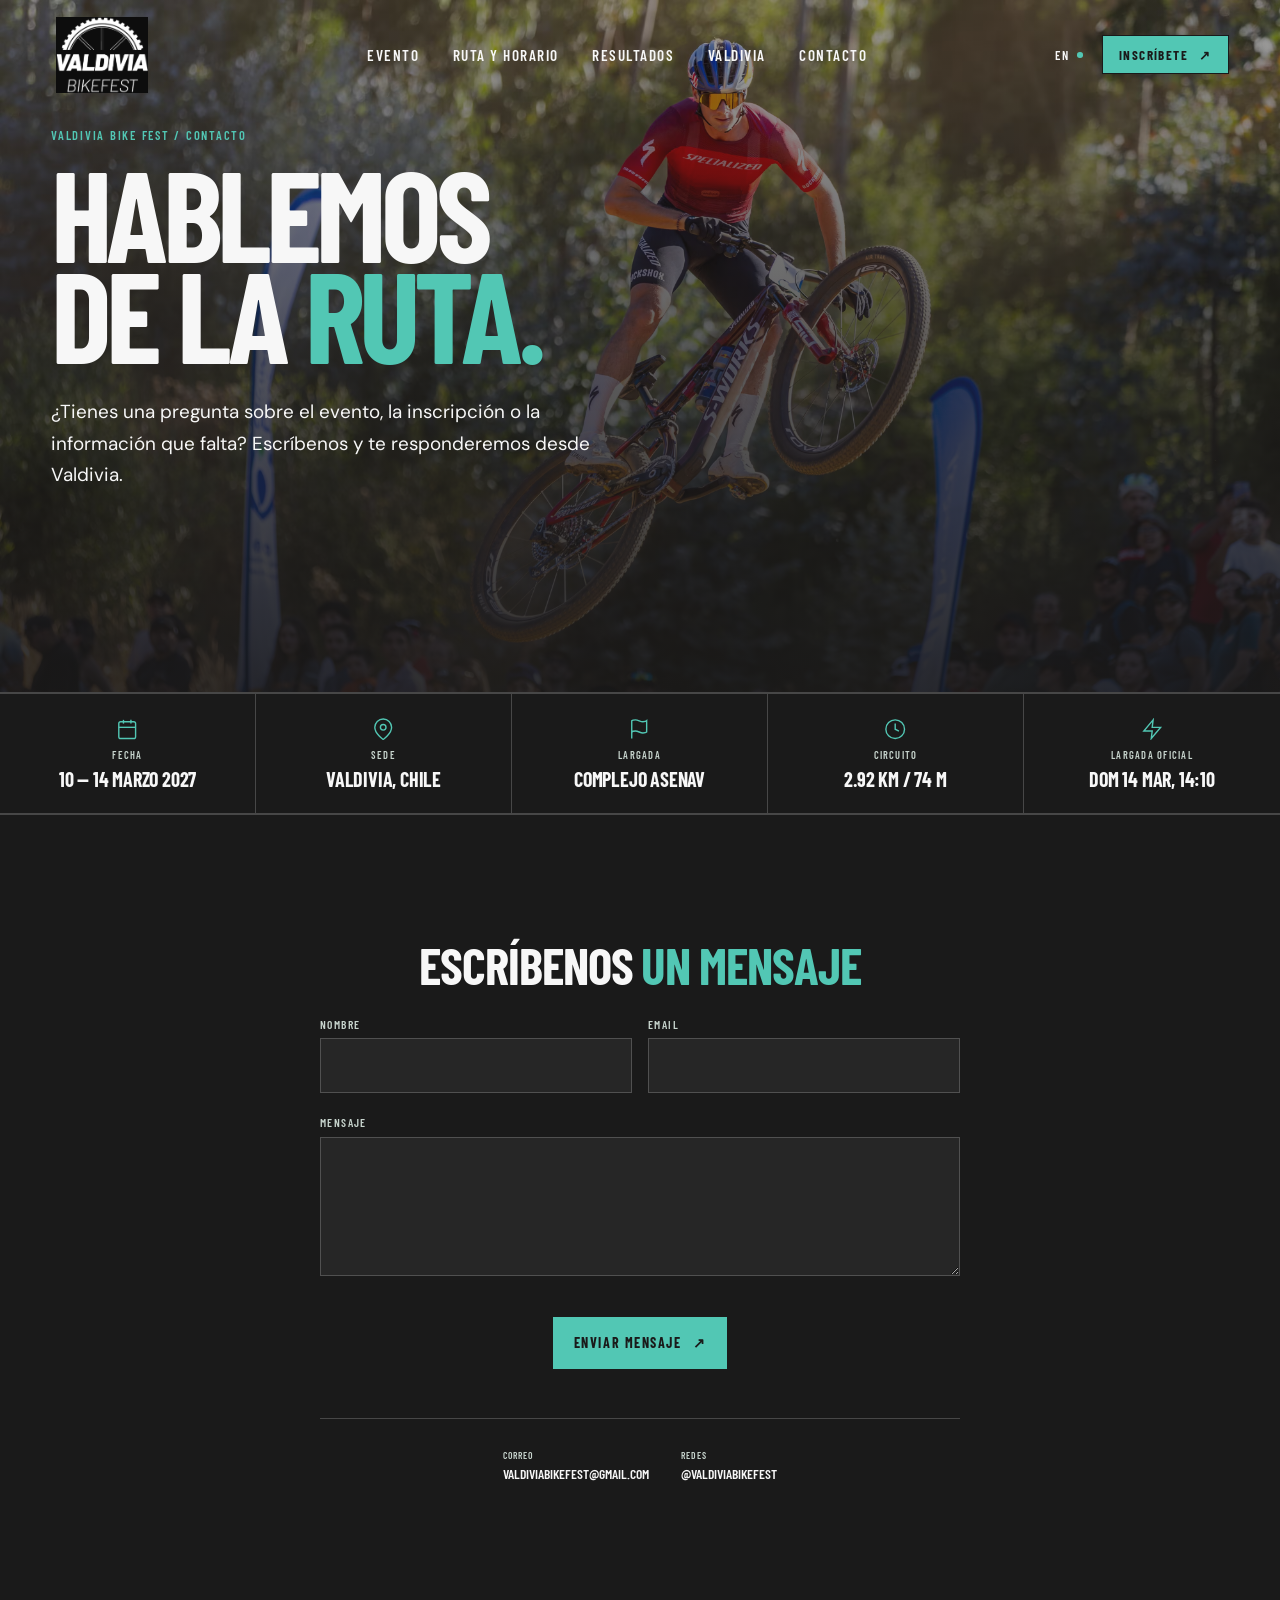
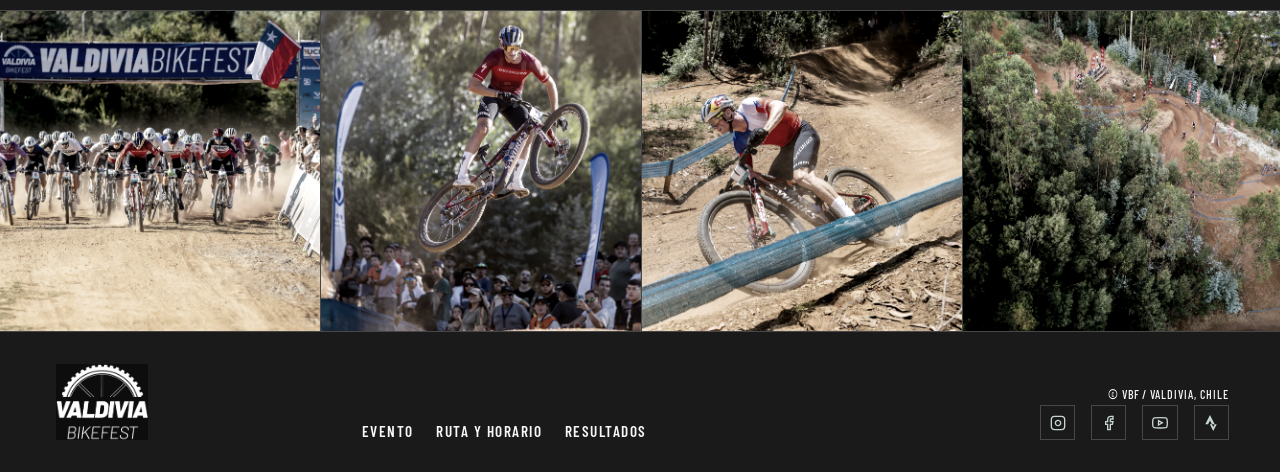
==== contacto.html @ 4b118f63 "Pagina contacto y mejoras visuales varias a pagina de inicio 2" ====
﻿<!doctype html>
<html lang="es"><head><meta charset="utf-8"><meta name="viewport" content="width=device-width, initial-scale=1"><title>Contacto | Valdivia Bike Fest</title><meta name="description" content="Contacta al equipo de Valdivia Bike Fest."><link rel="stylesheet" href="styles.css"></head><body><div class="site-shell"><header class="site-header"><a class="wordmark" href="index.html"><span class="wordmark-mark">VBF</span><span class="wordmark-name">Valdivia<br>Bike Fest</span></a><nav class="main-nav" aria-label="Navegación principal"><a href="evento.html">Evento</a><a href="ruta.html">Ruta y horario</a><a href="resultados.html">Resultados</a><a href="valdivia.html">Valdivia</a><a href="contacto.html">Contacto</a></nav><div class="header-actions"><a class="button button-small button-lime" href="https://www.eventrid.cl/eventos/mvk/valdivia-bikefest-2026" target="_blank" rel="noopener">Inscríbete <span>↗</span></a><button class="menu-toggle" type="button" aria-expanded="false" aria-controls="mobile-menu" aria-label="Abrir menú"><span></span><span></span></button></div></header><div class="mobile-menu" id="mobile-menu" hidden><nav aria-label="Navegación móvil"><a href="evento.html">Evento</a><a href="ruta.html">Ruta y horario</a><a href="resultados.html">Resultados</a><a href="valdivia.html">Valdivia</a><a href="contacto.html">Contacto</a></nav><a class="button button-lime" href="https://www.eventrid.cl/eventos/mvk/valdivia-bikefest-2026" target="_blank" rel="noopener">Inscríbete <span>↗</span></a></div><main class="contact-page"><section class="contact-hero"><div class="contact-hero-bg"><img src="img/salto.avif" alt="Competidor saltando en Valdivia Bike Fest" loading="eager"></div><div class="contact-hero-overlay"></div><div class="inner-intro"><p class="section-kicker">Valdivia Bike Fest / Contacto</p><h1>Hablemos<br>de la <em>ruta.</em></h1><p>¿Tienes una pregunta sobre el evento, la inscripción o la información que falta? Escríbenos y te responderemos desde Valdivia.</p></div></section><section class="contact-race-section"><div class="contact-race-grid"><div class="contact-race-item"><span class="contact-race-icon"><svg width="24" height="24" viewBox="0 0 24 24" fill="none" stroke="currentColor" stroke-width="1.5"><rect x="3" y="4" width="18" height="18" rx="2"/><line x1="16" y1="2" x2="16" y2="6"/><line x1="8" y1="2" x2="8" y2="6"/><line x1="3" y1="10" x2="21" y2="10"/></svg></span><span class="contact-race-label">Fecha</span><strong class="contact-race-value">10 — 14 marzo 2027</strong></div><div class="contact-race-item"><span class="contact-race-icon"><svg width="24" height="24" viewBox="0 0 24 24" fill="none" stroke="currentColor" stroke-width="1.5"><path d="M21 10c0 7-9 13-9 13s-9-6-9-13a9 9 0 0 1 18 0z"/><circle cx="12" cy="10" r="3"/></svg></span><span class="contact-race-label">Sede</span><strong class="contact-race-value">Valdivia, Chile</strong></div><div class="contact-race-item"><span class="contact-race-icon"><svg width="24" height="24" viewBox="0 0 24 24" fill="none" stroke="currentColor" stroke-width="1.5"><path d="M4 15s1-1 4-1 5 2 8 2 4-1 4-1V3s-1 1-4 1-5-2-8-2-4 1-4 1z"/><line x1="4" y1="22" x2="4" y2="15"/></svg></span><span class="contact-race-label">Largada</span><strong class="contact-race-value">Complejo Asenav</strong></div><div class="contact-race-item"><span class="contact-race-icon"><svg width="24" height="24" viewBox="0 0 24 24" fill="none" stroke="currentColor" stroke-width="1.5"><circle cx="12" cy="12" r="10"/><polyline points="12 6 12 12 16 14"/></svg></span><span class="contact-race-label">Circuito</span><strong class="contact-race-value">2.92 km / 74 m</strong></div><div class="contact-race-item"><span class="contact-race-icon"><svg width="24" height="24" viewBox="0 0 24 24" fill="none" stroke="currentColor" stroke-width="1.5"><path d="M13 2L3 14h9l-1 8 10-12h-9l1-8z"/></svg></span><span class="contact-race-label">Largada oficial</span><strong class="contact-race-value">Dom 14 mar, 14:10</strong></div></div></section><section class="contact-form-section"><div class="contact-form-container"><form class="contact-form" action="#" method="post"><h2 class="contact-form-title">Escríbenos <em>un mensaje</em></h2><div class="contact-form-row"><div class="contact-form-field"><label for="contact-name">Nombre</label><input type="text" id="contact-name" name="name" required autocomplete="name"></div><div class="contact-form-field"><label for="contact-email">Email</label><input type="email" id="contact-email" name="email" required autocomplete="email"></div></div><div class="contact-form-field"><label for="contact-message">Mensaje</label><textarea id="contact-message" name="message" rows="5" required></textarea></div><button type="submit" class="button button-lime">Enviar mensaje <span>↗</span></button></form><div class="contact-channels-compact"><a href="mailto:valdiviabikefest@gmail.com" class="contact-channel-compact"><span>Correo</span><strong>valdiviabikefest@gmail.com</strong></a><a href="https://instagram.com/valdiviabikefest_" target="_blank" rel="noreferrer" class="contact-channel-compact"><span>Redes</span><strong>@valdiviabikefest</strong></a></div></div></section><section class="contact-gallery"><div class="contact-gallery-track" id="contact-gallery-track"><button type="button" class="contact-gallery-item" data-gallery-trigger><img src="img/carrera.avif" alt="Competencia en curso" loading="lazy"></button><button type="button" class="contact-gallery-item" data-gallery-trigger><img src="img/salto.avif" alt="Salto en competencia" loading="lazy"></button><button type="button" class="contact-gallery-item" data-gallery-trigger><img src="img/terreno.avif" alt="Terreno de carrera" loading="lazy"></button><button type="button" class="contact-gallery-item" data-gallery-trigger><img src="img/ruta.avif" alt="Recorrido de competencia" loading="lazy"></button><button type="button" class="contact-gallery-item" data-gallery-trigger><img src="img/bajada.avif" alt="Descenso en competencia" loading="lazy"></button><button type="button" class="contact-gallery-item" data-gallery-trigger><img src="img/pista.avif" alt="Pista de competencia" loading="lazy"></button><button type="button" class="contact-gallery-item" data-gallery-trigger><img src="img/resultados_hombre.avif" alt="Competidor masculino" loading="lazy"></button><button type="button" class="contact-gallery-item" data-gallery-trigger><img src="img/resultados_mujer.avif" alt="Competidora femenina" loading="lazy"></button><button type="button" class="contact-gallery-item" data-gallery-trigger><img src="img/valdivia_1.avif" alt="Valdivia paisaje 1" loading="lazy"></button><button type="button" class="contact-gallery-item" data-gallery-trigger><img src="img/valdivia_2.avif" alt="Valdivia paisaje 2" loading="lazy"></button><button type="button" class="contact-gallery-item" data-gallery-trigger><img src="img/valdivia_3.avif" alt="Valdivia paisaje 3" loading="lazy"></button><button type="button" class="contact-gallery-item" data-gallery-trigger><img src="img/valdivia_4.avif" alt="Valdivia paisaje 4" loading="lazy"></button></div></section><div class="contact-lightbox" id="contact-lightbox" hidden><div class="contact-lightbox-backdrop" data-lightbox-close></div><div class="contact-lightbox-content"><button type="button" class="contact-lightbox-close" data-lightbox-close aria-label="Cerrar"><span>×</span></button><img src="" alt="" class="contact-lightbox-image"></div></div></main><footer class="site-footer"><a class="wordmark footer-wordmark" href="index.html"><span class="wordmark-mark">VBF</span><span class="wordmark-name">Valdivia<br>Bike Fest</span></a><div class="footer-links"><a href="evento.html">Evento</a><a href="ruta.html">Ruta y horario</a><a href="resultados.html">Resultados</a></div><div class="footer-meta"><span>© VBF / Valdivia, Chile</span><div class="footer-social"><a href="https://instagram.com/valdiviabikefest_" target="_blank" rel="noopener"" aria-label="Instagram"><svg width="18" height="18" viewBox="0 0 24 24" fill="none" stroke="currentColor" stroke-width="2"><rect x="2" y="2" width="20" height="20" rx="5"/><path d="M16 11.37A4 4 0 1 1 12.63 8 4 4 0 0 1 16 11.37z"/><line x1="17.5" y1="6.5" x2="17.51" y2="6.5"/></svg></a><a href="https://facebook.com/valdiviabikefest_" target="_blank" rel="noopener"" aria-label="Facebook"><svg width="18" height="18" viewBox="0 0 24 24" fill="none" stroke="currentColor" stroke-width="2"><path d="M18 2h-3a5 5 0 0 0-5 5v3H7v4h3v8h4v-8h3l1-4h-4V7a1 1 0 0 1 1-1h3z"/></svg></a><a href="https://youtube.com/" target="_blank" rel="noopener"" aria-label="YouTube"><svg width="18" height="18" viewBox="0 0 24 24" fill="none" stroke="currentColor" stroke-width="2"><path d="M22.54 6.42a2.78 2.78 0 0 0-1.94-2C18.88 4 12 4 12 4s-6.88 0-8.6.46a2.78 2.78 0 0 0-1.94 2A29 29 0 0 0 1 11.75a29 29 0 0 0 .46 5.33A2.78 2.78 0 0 0 3.4 19c1.72.46 8.6.46 8.6.46s6.88 0 8.6-.46a2.78 2.78 0 0 0 1.94-2 29 29 0 0 0 .46-5.25 29 29 0 0 0-.46-5.33z"/><polygon points="9.75 15.02 15.5 11.75 9.75 8.48 9.75 15.02"/></svg></a><a href="https://strava.com/" target="_blank" rel="noopener"" aria-label="Strava"><svg width="18" height="18" viewBox="0 0 24 24" fill="currentColor"><path d="M15.387 17.944l-2.089-4.116h-3.065L15.387 24l5.15-10.172h-3.066m-7.008-5.599l2.836 5.598h4.172L10.463 0l-7 13.828h4.169"/></svg></a></div></div></footer></div><div class="toast" role="status" aria-live="polite" hidden></div><script src="script.js"></script></body></html>
---- styles.css ----
@import url('https://fonts.googleapis.com/css2?family=Barlow+Condensed:wght@500;600;700;800&family=DM+Sans:wght@400;500;600;700&display=swap');

:root {
  --ink: #1A1A1A;
  --ink-soft: #4C6444;
  --paper: #F7F7F7;
  --paper-dim: #c8d5ce;
  --line: rgba(247, 247, 247, .2);
  --turquoise: #52C7B4;
  --brand-deep: #4C6444;
  --display: "Barlow Condensed", "Arial Narrow", sans-serif;
  --body: "DM Sans", Arial, sans-serif;
  --pad: clamp(1.25rem, 4vw, 4.75rem);
}

* { box-sizing: border-box; }
html { scroll-behavior: smooth; scroll-padding-top: 5rem; }
body { margin: 0; background: var(--ink); color: var(--paper); font-family: var(--body); font-size: 17px; line-height: 1.5; }
a { color: inherit; text-decoration: none; }
button { color: inherit; font: inherit; }
button:focus-visible, a:focus-visible { outline: 2px solid var(--turquoise); outline-offset: 5px; }
em { color: var(--turquoise); font-style: normal; }
.site-shell { overflow: clip; background: var(--ink); }

.site-header { min-height: 5rem; padding: 1.05rem var(--pad); display: flex; align-items: center; gap: 2rem; border-bottom: 1px solid transparent; position: fixed; top: 0; left: 0; right: 0; z-index: 20; background: transparent; box-shadow: none; transition: background .3s ease, box-shadow .3s ease, border-color .3s ease; }
.site-header.is-scrolled { background: var(--ink); box-shadow: 0 8px 24px rgba(0,0,0,.22); border-bottom-color: rgba(247,247,247,.28); }
.wordmark { display: inline-flex; align-items: center; min-width: 8rem; }
.wordmark-logo { display: block; width: clamp(6rem, 8vw, 7.5rem); height: auto; filter: invert(1); }
.wordmark::before { content: ""; display: block; width: clamp(6rem, 8vw, 7.5rem); aspect-ratio: 1.35; background: url("img/logo%20cropped.png") center / contain no-repeat; filter: invert(1); }
.wordmark:has(.wordmark-logo)::before { display: none; }
.wordmark-mark, .wordmark-name { position: absolute; width: 1px; height: 1px; padding: 0; margin: -1px; overflow: hidden; clip: rect(0, 0, 0, 0); white-space: nowrap; border: 0; }
.wordmark-mark { font: 800 1.7rem/.8 var(--display); letter-spacing: -.06em; color: var(--turquoise); }
.wordmark-name { font: 600 .58rem/1.05 var(--display); text-transform: uppercase; letter-spacing: .12em; }
.main-nav { display: flex; align-items: center; gap: clamp(1rem, 2.6vw, 2.75rem); margin-inline: auto; }
.main-nav a, .footer-links a { font: 600 .95rem var(--display); letter-spacing: .1em; text-transform: uppercase; color: var(--paper); transition: color .2s ease; }
.main-nav a:hover, .footer-links a:hover { color: var(--turquoise); }
.header-actions { display: flex; align-items: center; gap: 1.2rem; }
.language-toggle { border: 0; background: transparent; padding: .35rem 0; display: flex; gap: .5rem; align-items: center; font: 600 .78rem var(--display); letter-spacing: .1em; cursor: pointer; }
.language-dot, .signal-pulse, .status-dot { display: inline-block; width: .42rem; height: .42rem; border-radius: 50%; background: var(--turquoise); box-shadow: 0 0 0 .25rem rgba(82,199,180,.16); }
.language-dot { width: .35rem; height: .35rem; box-shadow: none; }
.button { display: inline-flex; align-items: center; justify-content: center; gap: .7rem; min-height: 3.4rem; padding: .85rem 1.3rem; border: 1px solid var(--turquoise); background: var(--turquoise); color: var(--ink); font: 700 .88rem var(--display); letter-spacing: .11em; text-transform: uppercase; transition: transform .2s ease, background .2s ease, color .2s ease; }
.button:hover { transform: translateY(-3px); background: var(--paper); border-color: var(--paper); }
.button-small { min-height: 2.45rem; padding: .65rem 1rem; font-size: .82rem; }
.menu-toggle { display: none; border: 0; background: transparent; padding: .5rem 0 .5rem .5rem; cursor: pointer; }
.menu-toggle span { display: block; width: 1.55rem; height: 1px; margin: .35rem 0; background: var(--paper); }
.mobile-menu { display: none; }
.mobile-menu[hidden] { display: none !important; }

.hero { min-height: 100vh; padding: calc(5rem + clamp(2rem, 6vh, 4.5rem)) var(--pad) 0; display: grid; grid-template-rows: 1fr auto; align-items: center; position: relative; overflow: hidden; }
.hero-bg { position: absolute; inset: 0; width: 100%; height: 100%; object-fit: cover; z-index: 0; }
.hero::before { content: ""; position: absolute; inset: 0; background: linear-gradient(90deg, rgba(26,26,26,.92) 0%, rgba(26,26,26,.75) 40%, rgba(26,26,26,.3) 70%, rgba(26,26,26,.1) 100%); z-index: 1; }
.hero-content { position: relative; z-index: 2; display: grid; grid-template-columns: minmax(20rem, 1fr) minmax(0, 1fr); gap: clamp(2rem, 6vw, 7rem); align-items: center; }
.hero-copy { max-width: 37rem; position: relative; z-index: 1; }
.signal-line, .section-kicker, .board-topline, .board-bottomline, .route-detail-top, .results-board-head, .results-board-foot, .event-grid-label, .cta-coordinate { margin: 0; font: 600 .78rem/1.2 var(--display); letter-spacing: .14em; text-transform: uppercase; }
.signal-line { display: flex; align-items: center; gap: .8rem; color: var(--paper); }
.signal-rule { width: 2.7rem; height: 1px; background: var(--line); }
.signal-pulse { width: .38rem; height: .38rem; box-shadow: 0 0 0 .3rem rgba(82,199,180,.14); }
h1, h2, h3, p { margin-top: 0; }
h1, h2 { font-family: var(--display); font-weight: 700; letter-spacing: -.045em; text-transform: uppercase; }
h1 { margin: 1.8rem 0 1.5rem; font-size: clamp(5rem, 10vw, 9rem); line-height: .79; }
.hero-intro { max-width: 34rem; margin-bottom: 2rem; color: var(--paper); font-size: clamp(1.05rem, 1.6vw, 1.2rem); line-height: 1.65; }
.hero-actions, .cta-actions { display: flex; align-items: center; gap: 1.5rem; }
.text-link, .arrow-link { display: inline-flex; align-items: center; gap: .7rem; font: 700 .88rem var(--display); letter-spacing: .1em; text-transform: uppercase; }
.text-link span, .arrow-link span { color: var(--turquoise); font-size: 1.2em; transition: transform .2s ease; }
.text-link:hover span, .arrow-link:hover span { transform: translate(3px, -3px); }
.hero-footnote { margin-top: clamp(3rem, 10vh, 7rem); display: flex; align-items: center; gap: .75rem; color: var(--paper); font: 500 .75rem var(--display); letter-spacing: .09em; text-transform: uppercase; }
.hero-footnote > span:first-child { color: var(--turquoise); }
.hero-footnote-line { display: block; width: 4rem; height: 1px; background: var(--line); }
.board-topline, .board-bottomline { display: flex; justify-content: space-between; color: var(--paper); font-size: .72rem; }
.board-topline { padding: 0 .25rem .8rem; border-bottom: 1px solid var(--line); }
.board-bottomline { padding: .8rem .25rem 0; border-top: 1px solid var(--line); font-size: .68rem; }
.route-map-wrap { position: relative; height: 31rem; overflow: hidden; }
.route-map { width: 100%; height: 100%; display: block; }
.contours { stroke: rgba(137, 160, 143, .28); stroke-width: 1; }
.water-lines { stroke: rgba(76, 135, 182, .6); stroke-width: 16; opacity: .4; }
.route-shadow { fill: none; stroke: rgba(212,255,63,.18); stroke-width: 13; stroke-linecap: round; stroke-linejoin: round; }
.route-line { fill: none; stroke: var(--turquoise); stroke-width: 3.4; stroke-linecap: round; stroke-linejoin: round; stroke-dasharray: 7 7; animation: route-dash 18s linear infinite; }
@keyframes route-dash { to { stroke-dashoffset: -210; } }
.route-nodes circle { fill: var(--ink); stroke: var(--turquoise); stroke-width: 3; }
.route-nodes circle:first-child, .route-nodes circle:last-child { fill: var(--turquoise); }
.map-labels { font: 600 10px var(--display); letter-spacing: .13em; fill: var(--paper); }
.map-cross { stroke: rgba(233,237,226,.55); stroke-width: 1; }
.map-legend { position: absolute; bottom: 1rem; left: 1rem; display: flex; gap: 1rem; font: 600 .72rem var(--display); letter-spacing: .08em; text-transform: uppercase; color: var(--paper); }
.map-legend i { display: inline-block; width: 1.8rem; height: 2px; margin-right: .35rem; vertical-align: middle; }
.legend-route { background: var(--turquoise); }.legend-water { background: var(--brand-deep); }
.hero-side-note { position: absolute; right: 1rem; bottom: 2rem; writing-mode: vertical-rl; color: var(--paper); font: 600 .72rem/1.2 var(--display); letter-spacing: .16em; text-align: right; }
.hero-side-note strong { color: var(--turquoise); }

.status-strip { position: relative; z-index: 2; min-height: 6rem; padding: 1rem var(--pad); display: grid; grid-template-columns: 1fr 1.2fr 1fr; gap: 1rem; align-items: center; background: rgba(26,26,26,.85); color: var(--paper); border-top: 1px solid var(--line); animation: status-reveal .9s cubic-bezier(.22,1,.36,1) .35s both; }
@keyframes status-reveal { from { opacity: 0; transform: translateY(1.75rem); } to { opacity: 1; transform: translateY(0); } }
.status-label, .status-message { font: 700 .85rem var(--display); letter-spacing: .12em; text-transform: uppercase; color: var(--paper); }.status-label { display: flex; gap: .75rem; align-items: center; }.status-dot { background: var(--turquoise); box-shadow: 0 0 0 .25rem rgba(82,199,180,.2); }
.countdown { display: flex; justify-content: center; gap: clamp(.5rem, 1.5vw, 1.4rem); align-items: center; }.countdown > div { display: flex; align-items: baseline; gap: .35rem; }.countdown strong { font: 700 clamp(1.8rem, 3vw, 3rem)/1 var(--display); letter-spacing: -.02em; color: var(--turquoise); }.countdown span { font: 600 .72rem var(--display); text-transform: uppercase; letter-spacing: .05em; color: var(--paper); }.countdown b { font: 400 1.2rem var(--display); color: var(--paper); }.status-message { text-align: right; }.status-message span { margin-left: .4rem; font-size: 1.3em; }

.section { padding: clamp(5rem, 10vw, 10rem) var(--pad); }
.section-heading h2, .schedule-title h2, .results-copy h2, .valdivia-copy h2, .final-cta h2 { margin: .9rem 0 0; font-size: clamp(3.8rem, 7vw, 7.2rem); line-height: .8; }
.section-kicker { color: var(--turquoise); }.event-section { display: grid; grid-template-columns: 1.08fr .92fr; column-gap: clamp(2rem, 8vw, 10rem); row-gap: 5rem; }
.event-intro { padding-top: 3rem; max-width: 27rem; }.lead-copy { margin-bottom: 2rem; font-size: 1.18rem; line-height: 1.65; color: var(--paper); }.arrow-link { color: var(--turquoise); }
.event-grid { grid-column: 1 / -1; display: grid; grid-template-columns: 1.08fr 2fr; border-top: 1px solid var(--line); padding-top: 1.25rem; }.event-grid-label { color: var(--paper); }.info-list { list-style: none; margin: 0; padding: 0; display: grid; grid-template-columns: repeat(3, 1fr); gap: 1rem; }.info-list li { padding-right: 1rem; border-right: 1px solid var(--line); display: grid; grid-template-columns: 2.5rem 1fr; align-content: start; gap: .8rem; }.info-list li:last-child { border: 0; }.info-list span { color: var(--turquoise); font: 600 .85rem var(--display); }.info-list strong { font: 700 1.35rem/1 var(--display); letter-spacing: -.02em; text-transform: uppercase; }.info-list em { grid-column: 2; margin-top: .4rem; color: var(--paper); font: 400 .88rem/1.4 var(--body); }

.route-section { position: relative; padding-top: 0; padding-bottom: 0; background: url('img/terreno.avif') center / cover no-repeat; }.route-section::before { content: ""; position: absolute; inset: 0; background: linear-gradient(180deg, rgba(26,26,26,.65) 0%, rgba(26,26,26,.45) 40%, rgba(26,26,26,.72) 100%); z-index: 0; }.route-section > * { position: relative; z-index: 1; }.route-header { display: flex; justify-content: space-between; gap: 3rem; align-items: end; margin-bottom: 0; padding: clamp(6rem, 12vw, 8rem) var(--pad) clamp(4rem, 8vw, 8rem); }.route-header-copy { width: min(100%, 25rem); margin-bottom: .25rem; color: var(--paper); line-height: 1.65; }.interactive-route { display: grid; grid-template-columns: .65fr 1.35fr; border-top: 1px solid var(--line); border-bottom: 1px solid var(--line); background: var(--ink); padding-bottom: clamp(3rem, 6vw, 6rem); height: 36rem; overflow: hidden; }.route-controls { border-right: 1px solid var(--line); overflow: hidden; }.route-tab { width: 100%; height: 9rem; display: grid; grid-template-columns: 2.5rem 1fr; grid-template-rows: auto 1fr; align-content: center; gap: .3rem 1rem; padding: 1.25rem; text-align: left; background: transparent; border: 0; border-bottom: 1px solid var(--line); cursor: pointer; transition: background .2s ease, color .2s ease; overflow: hidden; }.route-tab:last-child { border-bottom: 0; }.route-tab span { grid-row: 1 / 3; color: var(--turquoise); font: 600 .88rem var(--display); }.route-tab strong { font: 700 2rem/.85 var(--display); letter-spacing: -.02em; text-transform: uppercase; }.route-tab small { color: var(--paper); font-size: .88rem; overflow: hidden; text-overflow: ellipsis; display: -webkit-box; -webkit-line-clamp: 2; -webkit-box-orient: vertical; line-height: 1.3; }.route-tab:hover, .route-tab.is-active { background: var(--turquoise); color: var(--ink); }.route-tab.is-active span, .route-tab:hover span { color: var(--ink); }.route-tab.is-active small, .route-tab:hover small { color: rgba(16,22,19,.7); }.route-detail { padding: 1.25rem 3rem; display: flex; flex-direction: column; justify-content: space-between; height: 100%; overflow: hidden; }.route-detail-header { display: flex; flex-direction: column; }.route-detail-footer { display: flex; flex-direction: column; }.route-detail-top { display: flex; justify-content: space-between; color: var(--paper); }.route-detail-copy { max-width: 35rem; overflow: hidden; }.route-detail h3 { margin: 1.2rem 0 .75rem; font: 700 clamp(3rem, 6vw, 6rem)/.85 var(--display); letter-spacing: -.04em; text-transform: uppercase; }.route-detail p { margin: 0; color: var(--paper); max-width: 35rem; line-height: 1.65; overflow: hidden; display: -webkit-box; -webkit-line-clamp: 3; -webkit-box-orient: vertical; }.route-data { display: grid; grid-template-columns: repeat(3, 1fr); gap: 1rem; padding-top: 1.25rem; border-top: 1px solid var(--line); }.route-data div { display: grid; gap: .35rem; }.route-data span { color: var(--paper); font: 600 .6rem var(--display); letter-spacing: .12em; text-transform: uppercase; }.route-data strong { font: 600 1.1rem var(--display); text-transform: uppercase; }.detail-footer { display: flex; justify-content: space-between; gap: 1rem; align-items: center; margin-top: 2rem; color: var(--paper); font-size: .7rem; }.detail-footer a { color: var(--turquoise); font-weight: 700; text-transform: uppercase; font-family: var(--display); letter-spacing: .08em; }

.schedule-section { position: relative; display: grid; grid-template-columns: .9fr 1.1fr; gap: clamp(2rem, 8vw, 10rem); background: url('img/bajada.avif') center / cover no-repeat fixed; overflow: hidden; }.schedule-section::before { content: ""; position: absolute; inset: 0; background: linear-gradient(180deg, rgba(26,26,26,.82) 0%, rgba(26,26,26,.7) 50%, rgba(26,26,26,.82) 100%); z-index: 0; }.schedule-section > * { position: relative; z-index: 1; }.schedule-title { align-self: start; }.schedule-list { border-top: 1px solid var(--line); }.schedule-row { display: grid; grid-template-columns: 2.5rem 1fr auto; gap: 1rem; align-items: center; min-height: 6.6rem; border-bottom: 1px solid var(--line); }.schedule-row time { color: var(--turquoise); font: 600 .88rem var(--display); }.schedule-row div { display: grid; gap: .2rem; }.schedule-row strong { font: 700 1.45rem/.95 var(--display); text-transform: uppercase; }.schedule-row span, .schedule-row em { color: var(--paper); font-size: .85rem; font-style: normal; }.schedule-row em { text-align: right; }
.results-section { padding: clamp(5rem, 9vw, 9rem) var(--pad); display: grid; grid-template-columns: .8fr 1.2fr; gap: clamp(3rem, 9vw, 11rem); align-items: center; background: var(--paper); color: var(--ink); }.results-section .section-kicker { color: #668b22; }.results-copy p:not(.section-kicker) { max-width: 27rem; margin: 2rem 0; color: #526058; line-height: 1.65; }.results-copy .arrow-link { color: var(--ink); }.results-copy .arrow-link span { color: #668b22; }.results-board { min-height: 27rem; display: flex; flex-direction: column; border: 1px solid rgba(16,22,19,.2); }.results-board-head, .results-board-foot { display: flex; justify-content: space-between; padding: 1rem; border-bottom: 1px solid rgba(16,22,19,.2); font-size: .72rem; }.results-board-head span:last-child { color: #668b22; }.results-empty { flex: 1; padding: 3rem; display: flex; flex-direction: column; justify-content: center; background-image: linear-gradient(rgba(16,22,19,.08) 1px, transparent 1px), linear-gradient(90deg, rgba(16,22,19,.08) 1px, transparent 1px); background-size: 2.5rem 2.5rem; }.empty-cross { width: 2.1rem; height: 2.1rem; display: grid; place-items: center; margin-bottom: 1.5rem; border: 1px solid #668b22; color: #668b22; font: 400 1.3rem var(--display); }.results-empty strong { font: 700 clamp(2.5rem, 5vw, 5rem)/.82 var(--display); text-transform: uppercase; letter-spacing: -.04em; }.results-empty p { color: #526058; font-size: .92rem; }.results-board-foot { border-top: 1px solid rgba(16,22,19,.2); border-bottom: 0; color: #526058; }

.valdivia-section { min-height: 42rem; display: grid; grid-template-columns: 1.3fr .7fr; background: var(--ink); color: var(--paper); }.valdivia-carousel { min-height: 42rem; position: relative; overflow: hidden; }.carousel-img { position: absolute; inset: 0; width: 100%; height: 100%; object-fit: cover; opacity: 0; transition: opacity 1.5s ease-in-out; }.carousel-img.active { opacity: 1; }.valdivia-carousel::before { content: ""; position: absolute; inset: 0; background: linear-gradient(180deg, rgba(16,22,19,.15) 0%, rgba(16,22,19,.4) 100%); z-index: 1; }.map-phrase { position: absolute; left: var(--pad); bottom: 2rem; z-index: 2; font: 700 clamp(2.1rem, 4vw, 4.5rem)/.83 var(--display); letter-spacing: -.04em; text-transform: uppercase; color: var(--paper); text-shadow: 0 2px 8px rgba(0,0,0,.4); }.valdivia-copy { padding: clamp(3rem, 7vw, 7rem) clamp(2rem, 6vw, 6rem); display: flex; flex-direction: column; align-items: flex-start; justify-content: center; }.valdivia-copy h2 { font-size: clamp(3.7rem, 6vw, 6rem); }.valdivia-copy p:not(.section-kicker) { margin: 2rem 0; max-width: 24rem; color: var(--paper); line-height: 1.65; }.valdivia-copy .arrow-link { color: var(--turquoise); }.valdivia-copy .arrow-link span { color: var(--turquoise); }
.final-cta { padding: clamp(4rem, 8vw, 8rem) var(--pad); display: grid; grid-template-columns: 1fr 1fr 1fr; gap: 2rem; align-items: end; background: var(--brand-deep); color: var(--paper); }.final-cta .section-kicker { color: var(--paper); }.final-cta h2 { font-size: clamp(4rem, 8vw, 8rem); }.final-cta em { color: var(--ink); }.cta-coordinate { align-self: start; color: var(--paper); }.cta-actions { justify-self: end; flex-direction: column; align-items: flex-start; gap: 1.2rem; }.button-lime { border-color: var(--ink); }.final-cta .button-lime { background: var(--paper); color: var(--ink); border-color: var(--paper); }.final-cta .button-lime:hover { background: var(--ink); color: var(--paper); border-color: var(--ink); }.text-link-light { color: var(--paper); }
.site-footer { padding: 2rem var(--pad); display: grid; grid-template-columns: 1fr 2fr 1fr; gap: 2rem; align-items: end; border-top: 1px solid var(--line); }
.footer-social { display: flex; gap: 1rem; align-items: center; }
.footer-social a { display: inline-flex; align-items: center; justify-content: center; width: 2.2rem; height: 2.2rem; border: 1px solid var(--line); color: var(--paper-dim); transition: color .2s ease, border-color .2s ease, transform .2s ease; }
.footer-social a:hover { color: var(--turquoise); border-color: var(--turquoise); transform: translateY(-2px); }
.footer-social svg { width: 1rem; height: 1rem; }.footer-links { display: flex; gap: 1.4rem; flex-wrap: wrap; }.footer-meta { display: grid; justify-items: end; gap: .25rem; color: var(--paper); font: 500 .75rem var(--display); letter-spacing: .08em; text-transform: uppercase; }.toast { position: fixed; left: 50%; bottom: 1.5rem; z-index: 30; width: min(90vw, 30rem); padding: 1rem 1.2rem; transform: translateX(-50%); border: 1px solid var(--turquoise); background: var(--ink); color: var(--paper); font-size: .92rem; box-shadow: 0 1rem 3rem rgba(0,0,0,.3); }

@media (max-width: 980px) { .main-nav { gap: 1rem; }.main-nav a { font-size: .85rem; }.hero-content { grid-template-columns: 1fr; }.event-section, .schedule-section, .results-section { gap: 3rem; }.final-cta { grid-template-columns: .6fr 1fr .7fr; } }
@media (max-width: 760px) { :root { --pad: 1.25rem; }.site-header { min-height: 4.5rem; }.wordmark { min-width: auto; }.wordmark-name { display: none; }.main-nav, .header-actions .language-toggle, .header-actions .button { display: none; }.header-actions { margin-left: auto; }.menu-toggle { display: block; }.mobile-menu { display: block; position: fixed; z-index: 19; top: 4.5rem; left: 0; right: 0; padding: 1.5rem var(--pad) 2rem; background: var(--ink-soft); border-bottom: 1px solid var(--line); }.mobile-menu nav { display: grid; gap: 1rem; margin-bottom: 1.5rem; }.mobile-menu nav a { font: 700 1.7rem var(--display); text-transform: uppercase; }.mobile-menu .button { width: 100%; }.hero { min-height: 100vh; display: grid; grid-template-rows: 1fr auto; justify-content: center; }.hero::before { background: linear-gradient(180deg, rgba(26,26,26,.85) 0%, rgba(26,26,26,.6) 50%, rgba(26,26,26,.85) 100%); }.hero-content { display: block; }.hero-copy { max-width: none; }.hero h1 { font-size: clamp(4.7rem, 20vw, 8rem); }.hero-intro { max-width: 28rem; }.hero-footnote { margin-top: 3.5rem; }.status-strip { grid-template-columns: 1fr; gap: .8rem; padding-block: 1.35rem; }.status-label { justify-content: space-between; }.countdown { justify-content: flex-start; }.status-message { text-align: left; font-size: .78rem; }.section { padding-block: 5.5rem; }.event-section, .schedule-section, .results-section, .valdivia-section { display: block; }.event-intro { padding-top: 3rem; }.event-grid { display: block; margin-top: 4rem; }.event-grid-label { margin-bottom: 1.5rem; }.info-list { display: block; }.info-list li { min-height: 8rem; padding: 1.3rem 0; border-right: 0; border-bottom: 1px solid var(--line); }.route-header { display: block; padding: clamp(5rem, 10vw, 8rem) var(--pad) clamp(3rem, 6vw, 5rem); }.route-header-copy { margin-top: 2.5rem; }.interactive-route { display: block; }.route-controls { display: grid; grid-template-columns: repeat(3, 1fr); border-right: 0; border-bottom: 1px solid var(--line); }.route-tab { min-height: 7rem; display: block; padding: 1rem .7rem; }.route-tab span, .route-tab small { display: block; }.route-tab strong { display: block; margin: .65rem 0 .35rem; font-size: 1.35rem; }.route-tab small { font-size: .62rem; line-height: 1.25; }.route-detail { min-height: 25rem; padding: 2rem 1.25rem; }.route-detail-copy { margin: 4rem 0 3rem; }.route-data { gap: .5rem; }.route-data strong { font-size: .88rem; }.detail-footer { display: block; line-height: 1.5; }.detail-footer a { display: block; margin-top: 1.2rem; }.schedule-row { grid-template-columns: 1.5rem 1fr; gap: .7rem; padding-block: 1.1rem; }.schedule-row em { grid-column: 2; text-align: left; }.schedule-row strong { font-size: 1.25rem; }.results-section { padding-block: 5.5rem; }.results-board { min-height: 24rem; margin-top: 3.5rem; }.results-empty { padding: 2rem; }.valdivia-map { min-height: 28rem; }.map-phrase { left: 1.25rem; bottom: 1.5rem; font-size: 2.5rem; }.valdivia-copy { padding: 5rem 1.25rem; }.final-cta { display: block; padding-block: 5rem; }.final-cta h2 { margin-block: 3rem; }.cta-actions { align-items: flex-start; }.site-footer { display: block; }.footer-links { margin: 2.5rem 0; }.footer-meta { justify-items: start; } }
@media (max-width: 760px) { .schedule-section { background-attachment: scroll; } }
@media (prefers-reduced-motion: reduce) { *, *::before, *::after { scroll-behavior: auto !important; animation-duration: .01ms !important; transition-duration: .01ms !important; } .schedule-section { background-attachment: scroll; } }

.inner-page { min-height: calc(100vh - 13rem); padding: clamp(5rem, 10vw, 10rem) var(--pad); }
.inner-intro { max-width: 52rem; }
.inner-intro h1 { max-width: 10ch; margin-top: 1.2rem; }
.inner-intro > p:last-child { max-width: 34rem; margin-top: 2rem; color: var(--paper); font-size: 1.18rem; line-height: 1.65; }
.inner-grid { display: grid; grid-template-columns: .65fr 1.35fr; gap: clamp(2rem, 8vw, 10rem); margin-top: clamp(5rem, 10vw, 10rem); padding-top: 1.25rem; border-top: 1px solid var(--line); }
.inner-aside { color: var(--turquoise); font: 600 .7rem/1.5 var(--display); letter-spacing: .1em; }
.inner-aside span { display: block; margin-top: 2rem; color: var(--paper); }
.inner-content { max-width: 48rem; }
.inner-content h2, .route-page-copy h2, .city-page-copy h2 { margin: 0 0 1.5rem; font: 700 clamp(3rem, 6vw, 6rem)/.82 var(--display); text-transform: uppercase; letter-spacing: -.04em; }
.inner-content > p, .route-page-copy > p, .city-page-copy > p { max-width: 35rem; color: var(--paper); line-height: 1.65; }
.detail-list { margin-top: 4rem; border-top: 1px solid var(--line); }
.detail-list > div { display: grid; grid-template-columns: 2rem 1fr 1.2fr; gap: 1rem; padding: 1.5rem 0; border-bottom: 1px solid var(--line); }
.detail-list span { color: var(--turquoise); font: 600 .72rem var(--display); }
.detail-list strong { font: 700 1.35rem var(--display); text-transform: uppercase; }
.detail-list p { margin: 0; color: var(--paper); font-size: .78rem; }
.route-page-panel, .city-page-grid { display: grid; grid-template-columns: 1.2fr .8fr; margin-top: clamp(5rem, 9vw, 9rem); border-top: 1px solid var(--line); border-bottom: 1px solid var(--line); }
.route-page-map { min-height: 35rem; padding: 2rem; background: #121a16; }
.route-page-copy, .city-page-copy { padding: clamp(2.5rem, 6vw, 6rem); display: flex; flex-direction: column; align-items: flex-start; justify-content: center; background: #19221d; }
.route-page-copy .button, .city-page-copy .button { margin-top: 2rem; }
.results-page-board { min-height: 36rem; max-width: 64rem; margin-top: clamp(5rem, 9vw, 9rem); border: 1px solid var(--line); display: flex; flex-direction: column; }
.results-page-board .results-empty { min-height: 28rem; }
.city-page-grid { background: #c6d2c9; }
.city-page-map { min-height: 35rem; position: relative; overflow: hidden; }
.city-page-copy { background: var(--paper); color: var(--ink); }
.city-page-copy p { color: #526058; }
.contact-page { padding: 0; }

.contact-hero { position: relative; min-height: calc(100vh - 13rem); padding: clamp(5rem, 10vw, 10rem) var(--pad); overflow: hidden; }
.contact-hero-bg { position: absolute; inset: 0; z-index: 0; }
.contact-hero-bg img { width: 100%; height: 100%; object-fit: cover; object-position: top center; display: block; }
.contact-hero-overlay { position: absolute; inset: 0; z-index: 1; background: linear-gradient(180deg, rgba(26,26,26,.4) 0%, rgba(26,26,26,.7) 50%, rgba(26,26,26,.9) 100%); }
.contact-hero .inner-intro { position: relative; z-index: 2; max-width: 52rem; }
.contact-hero .inner-intro h1 { max-width: 10ch; margin-top: 1.2rem; color: var(--paper); }
.contact-hero .inner-intro > p:last-child { max-width: 34rem; margin-top: 2rem; color: var(--paper); font-size: 1.18rem; line-height: 1.65; }
.contact-hero .section-kicker { color: var(--turquoise); }

.contact-race-section { background: var(--ink); border-top: 1px solid var(--line); }
.contact-race-grid { display: grid; grid-template-columns: repeat(5, 1fr); gap: 0; border-top: 1px solid var(--line); }
.contact-race-item { padding: 1.5rem 1.25rem; border-bottom: 1px solid var(--line); border-right: 1px solid var(--line); display: flex; flex-direction: column; align-items: center; gap: .6rem; text-align: center; }
.contact-race-item:last-child { border-right: 0; }
.contact-race-icon { width: 1.4rem; height: 1.4rem; color: var(--turquoise); flex-shrink: 0; }
.contact-race-icon svg { width: 100%; height: 100%; display: block; }
.contact-race-label { font: 600 .65rem/1 var(--display); letter-spacing: .12em; text-transform: uppercase; color: var(--paper-dim); }
.contact-race-value { font: 700 clamp(1rem, 1.6vw, 1.25rem)/.95 var(--display); text-transform: uppercase; letter-spacing: -.01em; color: var(--paper); }

.contact-form-section { padding: clamp(5rem, 10vw, 8rem) var(--pad); background: var(--ink); border-top: 1px solid var(--line); }
.contact-form-container { max-width: 40rem; margin: 0 auto; display: flex; flex-direction: column; align-items: center; gap: 3rem; }
.contact-form { width: 100%; display: flex; flex-direction: column; }
.contact-form-title { margin: 0 0 2rem; font: 700 clamp(2rem, 4vw, 3.5rem)/.85 var(--display); text-transform: uppercase; letter-spacing: -.02em; color: var(--paper); text-align: center; white-space: nowrap; }
.contact-form-title em { color: var(--turquoise); }
.contact-form-row { display: grid; grid-template-columns: 1fr 1fr; gap: 1rem; margin-bottom: 1.5rem; }
.contact-form-row .contact-form-field { margin-bottom: 0; }
.contact-form-field { display: flex; flex-direction: column; gap: .5rem; margin-bottom: 1.5rem; }
.contact-form-field label { font: 600 .72rem/1 var(--display); letter-spacing: .12em; text-transform: uppercase; color: var(--paper-dim); }
.contact-form-field input,
.contact-form-field textarea { width: 100%; padding: 1rem; background: rgba(247,247,247,.05); border: 1px solid var(--line); color: var(--paper); font: 400 1rem var(--body); transition: border-color .2s ease, background .2s ease; }
.contact-form-field input:focus,
.contact-form-field textarea:focus { outline: none; border-color: var(--turquoise); background: rgba(247,247,247,.08); }
.contact-form-field textarea { resize: vertical; min-height: 8rem; }
.contact-form .button { align-self: center; margin-top: 1rem; }

.contact-channels-compact { display: flex; gap: 2rem; justify-content: center; flex-wrap: wrap; padding-top: 2rem; border-top: 1px solid var(--line); width: 100%; }
.contact-channel-compact { display: flex; flex-direction: column; gap: .3rem; transition: color .2s ease; }
.contact-channel-compact:hover { color: var(--turquoise); }
.contact-channel-compact span { font: 600 .6rem/1 var(--display); letter-spacing: .1em; text-transform: uppercase; color: var(--paper-dim); }
.contact-channel-compact strong { font: 600 .85rem var(--display); text-transform: uppercase; color: var(--paper); }

.contact-gallery { position: relative; overflow: hidden; border-top: 1px solid var(--line); background: var(--ink); }
.contact-gallery-track { display: flex; gap: 1px; background: var(--line); animation: gallery-scroll 60s linear infinite; width: max-content; }
.contact-gallery:hover .contact-gallery-track { animation-play-state: paused; }
.contact-gallery-item { flex: 0 0 auto; width: clamp(16rem, 25vw, 22rem); aspect-ratio: 1; overflow: hidden; cursor: pointer; border: 0; background: transparent; padding: 0; }
.contact-gallery-item img { width: 100%; height: 100%; object-fit: cover; display: block; filter: grayscale(.6) contrast(1.05); transition: filter .4s ease, transform .4s ease; }
.contact-gallery-item:hover img { filter: grayscale(0) contrast(1); transform: scale(1.05); }
.contact-gallery-item:focus-visible { outline: 2px solid var(--turquoise); outline-offset: -2px; }

@keyframes gallery-scroll {
  0% { transform: translateX(0); }
  100% { transform: translateX(-50%); }
}

.contact-lightbox { position: fixed; inset: 0; z-index: 100; display: flex; align-items: center; justify-content: center; }
.contact-lightbox[hidden] { display: none; }
.contact-lightbox-backdrop { position: absolute; inset: 0; background: rgba(26,26,26,.95); cursor: pointer; }
.contact-lightbox-content { position: relative; max-width: 90vw; max-height: 90vh; z-index: 1; }
.contact-lightbox-image { max-width: 90vw; max-height: 90vh; object-fit: contain; display: block; }
.contact-lightbox-close { position: absolute; top: -3rem; right: 0; width: 2.5rem; height: 2.5rem; display: flex; align-items: center; justify-content: center; background: transparent; border: 1px solid var(--line); color: var(--paper); font: 400 1.5rem var(--display); cursor: pointer; transition: border-color .2s ease, color .2s ease; }
.contact-lightbox-close:hover { border-color: var(--turquoise); color: var(--turquoise); }
.contact-lightbox-close:focus-visible { outline: 2px solid var(--turquoise); outline-offset: 3px; }

@media (max-width: 760px) {
  .inner-page { padding-block: 4.5rem 5.5rem; }
  .inner-grid, .route-page-panel, .city-page-grid { display: block; margin-top: 5rem; }
  .inner-aside { padding-bottom: 2rem; }
  .detail-list > div { grid-template-columns: 1.5rem 1fr; }
  .detail-list p { grid-column: 2; }
  .route-page-map, .city-page-map { min-height: 25rem; padding: 1rem; }
  .route-page-copy, .city-page-copy { padding: 3rem 1.25rem; }
  .results-page-board { min-height: 28rem; margin-top: 5rem; }
  .results-page-board .results-empty { min-height: 20rem; }
  .contact-hero { min-height: calc(100vh - 13rem); }
  .contact-race-grid { grid-template-columns: repeat(2, 1fr); }
  .contact-race-item:nth-child(2n) { border-right: 0; }
  .contact-race-item:nth-child(5) { grid-column: 1 / -1; border-right: 0; }
  .contact-form-title { font-size: clamp(1.4rem, 6vw, 2rem); white-space: normal; }
  .contact-form-row { grid-template-columns: 1fr; gap: 0; }
  .contact-channels-compact { flex-direction: column; gap: 1rem; align-items: center; }
  .contact-gallery-item { width: clamp(12rem, 50vw, 16rem); }
  .contact-lightbox-content { max-width: 95vw; max-height: 85vh; }
  .contact-lightbox-image { max-width: 95vw; max-height: 85vh; }
  .contact-lightbox-close { top: -2.5rem; }
}

/* Brand asset layer: real photography sits behind the hero frame. */
.results-photo-grid { display: grid; grid-template-columns: 1fr 1fr; height: 7rem; overflow: hidden; border-bottom: 1px solid rgba(26,26,26,.2); }
.results-photo-grid img { width: 100%; height: 100%; object-fit: cover; filter: grayscale(1) contrast(1.05); }
.route-page-map { position: relative; overflow: hidden; background: linear-gradient(120deg, rgba(26,26,26,.78), rgba(76,100,68,.32)), url("img/ruta.avif") center / cover; }
.route-page-map::after { content: ""; position: absolute; inset: 0; background: rgba(26,26,26,.28); pointer-events: none; }
.route-page-map .route-map { position: relative; z-index: 1; }
.city-page-map { background-image: linear-gradient(120deg, rgba(26,26,26,.7), rgba(76,100,68,.25)), url("img/chile.avif"); background-position: center; background-size: cover; }
.results-section .section-kicker, .results-copy .arrow-link span, .valdivia-copy .arrow-link span, .city-page-copy p { color: var(--brand-deep); }
.results-copy p:not(.section-kicker), .results-empty p { color: var(--brand-deep); }
.results-section .results-board { border-color: rgba(26,26,26,.2); }
.route-page-copy { background: var(--brand-deep); }
.route-page-map { background-color: var(--ink); }
.city-page-grid { background: var(--brand-deep); }
.results-board-head span:last-child, .results-board-foot, .empty-cross { color: var(--brand-deep); }
.empty-cross { border-color: var(--brand-deep); }
.contours { stroke: rgba(247,247,247,.28); }
.water-lines { stroke: rgba(82,199,180,.55); }
.route-shadow { stroke: rgba(82,199,180,.2); }
.city-page-map .river-shape { background: var(--turquoise); }
.final-cta { 
  background: 
    radial-gradient(ellipse at 20% 50%, rgba(0,193,186,.4) 0%, transparent 50%),
    radial-gradient(ellipse at 80% 80%, rgba(0,151,142,.6) 0%, transparent 50%),
    linear-gradient(135deg, #007a73 0%, #00978e 15%, #00c0b7 30%, #01b0a7 45%, #00c1ba 60%, #00d4c8 75%, #01b0a7 90%, #006b65 100%);
  background-size: 200% 200%;
  animation: gradient-shift 15s ease infinite;
}
@keyframes gradient-shift {
  0%, 100% { background-position: 0% 50%; }
  50% { background-position: 100% 50%; }
}

.rwgps-section { padding: clamp(5rem, 10vw, 10rem) var(--pad); background: #121a16; }
.rwgps-container { max-width: 72rem; }
.rwgps-container h2 { margin: .9rem 0 2.5rem; font: 700 clamp(3rem, 6vw, 6rem)/.82 var(--display); text-transform: uppercase; letter-spacing: -.04em; }
.rwgps-embed { border: 1px solid var(--line); background: #19221d; overflow: hidden; }
.rwgps-placeholder { display: flex; flex-direction: column; }
.rwgps-placeholder-header { display: flex; justify-content: space-between; align-items: center; padding: 1rem 1.25rem; border-bottom: 1px solid var(--line); }
.rwgps-logo { font: 700 .85rem var(--display); letter-spacing: .02em; color: var(--turquoise); }
.rwgps-badge { font: 600 .6rem var(--display); letter-spacing: .1em; text-transform: uppercase; color: var(--paper); padding: .35rem .7rem; border: 1px solid var(--line); }
.rwgps-placeholder-map { position: relative; background: #1a2e1f; }
.rwgps-map-svg { width: 100%; height: auto; display: block; }
.rwgps-placeholder-stats { display: grid; grid-template-columns: repeat(3, 1fr); border-top: 1px solid var(--line); border-bottom: 1px solid var(--line); }
.rwgps-stat { display: flex; flex-direction: column; align-items: center; justify-content: center; padding: 1.5rem 1rem; border-right: 1px solid var(--line); }
.rwgps-stat:last-child { border-right: 0; }
.rwgps-stat-value { font: 700 clamp(1.8rem, 3vw, 2.4rem)/1 var(--display); letter-spacing: -.02em; color: var(--turquoise); }
.rwgps-stat-label { margin-top: .4rem; font: 600 .6rem var(--display); letter-spacing: .1em; text-transform: uppercase; color: var(--paper); }
.rwgps-placeholder-footer { display: flex; justify-content: space-between; align-items: center; padding: 1rem 1.25rem; font: 500 .72rem var(--body); color: var(--paper); }
.rwgps-link { color: var(--turquoise); font: 600 .7rem var(--display); letter-spacing: .08em; text-transform: uppercase; }
.rwgps-link:hover { color: var(--paper); }

@media (max-width: 760px) {
  .rwgps-section { padding-block: 4.5rem 5.5rem; }
  .rwgps-placeholder-stats { grid-template-columns: 1fr; }
  .rwgps-stat { border-right: 0; border-bottom: 1px solid var(--line); padding: 1.2rem; }
  .rwgps-stat:last-child { border-bottom: 0; }
  .rwgps-placeholder-footer { flex-direction: column; gap: .8rem; align-items: flex-start; }
}

/* Valdivia Page */
.valdivia-hero { position: relative; min-height: 100vh; display: grid; place-items: center; overflow: hidden; background: var(--ink); }
.valdivia-hero-bg { position: absolute; inset: 0; width: 100%; height: 100%; object-fit: cover; opacity: .6; }
.valdivia-hero::before { content: ""; position: absolute; inset: 0; background: linear-gradient(180deg, rgba(26,26,26,.3) 0%, rgba(26,26,26,.7) 100%); z-index: 1; }
.valdivia-hero-content { position: relative; z-index: 2; text-align: left; padding: var(--pad); max-width: 80rem; }
.valdivia-hero-content h1 { color: var(--paper); font-size: clamp(4.5rem, 12vw, 9rem); line-height: .82; margin: 1.5rem 0 0; }
.valdivia-hero-content .section-kicker { color: var(--turquoise); }

.valdivia-intro { padding: clamp(5rem, 10vw, 10rem) var(--pad); background: var(--ink); }
.valdivia-intro-content { max-width: 52rem; }
.valdivia-intro-text { font: 400 clamp(1.25rem, 2.5vw, 1.75rem)/1.55 var(--body); color: var(--paper); margin: 0; }

.valdivia-recommendations { padding: clamp(5rem, 10vw, 10rem) var(--pad); background: var(--ink); border-top: 1px solid var(--line); }
.valdivia-recommendations-header { margin-bottom: clamp(3rem, 6vw, 6rem); }
.valdivia-recommendations-header h2 { color: var(--paper); margin: 1rem 0 0; font-size: clamp(3.5rem, 7vw, 7rem); line-height: .82; }

.valdivia-cards-grid { display: grid; grid-template-columns: repeat(2, 1fr); gap: 2rem; }
.valdivia-card { background: var(--ink-soft); border: 1px solid var(--line); display: flex; flex-direction: column; transition: transform .3s ease, border-color .3s ease; }
.valdivia-card:hover { transform: translateY(-4px); border-color: var(--turquoise); }
.valdivia-card-img { width: 100%; aspect-ratio: 16 / 10; object-fit: cover; display: block; }
.valdivia-card-content { padding: clamp(1.5rem, 3vw, 2.5rem); display: flex; flex-direction: column; flex: 1; }
.valdivia-card-content h3 { font: 700 clamp(1.8rem, 3vw, 2.5rem)/.9 var(--display); text-transform: uppercase; letter-spacing: -.02em; color: var(--paper); margin: 0 0 1rem; }
.valdivia-card-content p { font: 400 .95rem/1.6 var(--body); color: var(--paper); margin: 0 0 1.5rem; flex: 1; }
.valdivia-card-link { font: 600 .85rem var(--display); text-transform: uppercase; letter-spacing: .08em; color: var(--turquoise); text-decoration: none; display: inline-flex; align-items: center; gap: .5rem; transition: gap .2s ease; }
.valdivia-card-link:hover { gap: .8rem; }
.valdivia-card-link span { transition: transform .2s ease; }
.valdivia-card-link:hover span { transform: translate(2px, -2px); }

@media (max-width: 980px) {
  .valdivia-cards-grid { gap: 1.5rem; }
}

@media (max-width: 760px) {
  .valdivia-hero { min-height: 100svh; }
  .valdivia-hero-content h1 { font-size: clamp(3.5rem, 15vw, 6rem); }
  .valdivia-cards-grid { grid-template-columns: 1fr; gap: 2rem; }
  .valdivia-card-content { padding: 1.5rem; }
}

/* Valdivia Presentation - Full-screen destinations */
.valdivia-presentation { position: relative; scroll-snap-type: y mandatory; overflow-y: auto; scroll-behavior: smooth; }
.visually-hidden { position: absolute; width: 1px; height: 1px; padding: 0; margin: -1px; overflow: hidden; clip: rect(0, 0, 0, 0); white-space: nowrap; border: 0; }

.destination-section { position: relative; min-height: 100svh; display: flex; align-items: center; justify-content: center; overflow: hidden; scroll-snap-align: start; }
.destination-bg { position: absolute; inset: 0; width: 100%; height: 100%; object-fit: cover; z-index: 0; }
.destination-overlay { position: absolute; inset: 0; background: linear-gradient(135deg, rgba(26,26,26,.85) 0%, rgba(26,26,26,.6) 50%, rgba(26,26,26,.75) 100%); z-index: 1; }
.destination-content { position: relative; z-index: 2; max-width: 52rem; padding: calc(5rem + clamp(2rem, 6vh, 4rem)) var(--pad) 4rem; width: 100%; }

.destination-kicker { font: 600 .78rem/1.2 var(--display); letter-spacing: .14em; text-transform: uppercase; color: var(--turquoise); margin: 0 0 1.5rem; }
.destination-title { font: 700 clamp(2.8rem, 6vw, 5.5rem)/.85 var(--display); text-transform: uppercase; letter-spacing: -.04em; color: var(--paper); margin: 0 0 1.5rem; max-width: 14ch; }
.destination-title-accent { color: var(--turquoise); }
.destination-description { font: 400 clamp(1rem, 1.5vw, 1.15rem)/1.65 var(--body); color: var(--paper); margin: 0 0 2.5rem; max-width: 38rem; }

.destination-actions { display: flex; gap: 1rem; flex-wrap: wrap; }
.button-ghost { display: inline-flex; align-items: center; justify-content: center; gap: .7rem; min-height: 3.4rem; padding: .85rem 1.3rem; border: 1px solid var(--paper); background: transparent; color: var(--paper); font: 700 .88rem var(--display); letter-spacing: .11em; text-transform: uppercase; transition: transform .2s ease, background .2s ease, color .2s ease; }
.button-ghost:hover { transform: translateY(-3px); background: var(--paper); color: var(--ink); }

/* Scroll animations */
.animate-on-scroll { opacity: 0; transform: translateY(30px); transition: opacity .8s cubic-bezier(.22,1,.36,1), transform .8s cubic-bezier(.22,1,.36,1); }
.animate-on-scroll.is-visible { opacity: 1; transform: translateY(0); }
.section-heading.animate-on-scroll { transition-delay: .1s; }
.event-intro.animate-on-scroll { transition-delay: .3s; }
.event-grid.animate-on-scroll { transition-delay: .5s; }
.route-header.animate-on-scroll { transition-delay: .1s; }
.interactive-route.animate-on-scroll { transition-delay: .3s; }
.destination-kicker.animate-on-scroll { transition-delay: .1s; }
.destination-title.animate-on-scroll { transition-delay: .25s; }
.destination-description.animate-on-scroll { transition-delay: .4s; }
.destination-actions.animate-on-scroll { transition-delay: .55s; }

/* Destinations Navigation */
.destinations-nav { position: fixed; right: 2rem; top: 50%; transform: translateY(-50%); z-index: 15; display: flex; flex-direction: column; gap: 1.5rem; }
.destinations-nav-item { position: relative; display: flex; align-items: center; justify-content: center; width: 3rem; height: 3rem; border: 1px solid var(--line); background: rgba(26,26,26,.85); color: var(--paper-dim); transition: all .3s ease; }
.destinations-nav-item:hover, .destinations-nav-item:focus-visible { border-color: var(--turquoise); color: var(--turquoise); transform: translateX(-4px); }
.destinations-nav-item:focus-visible { outline: 2px solid var(--turquoise); outline-offset: 3px; }
.destinations-nav-item.is-active { background: var(--turquoise); border-color: var(--turquoise); color: var(--ink); }
.destinations-nav-tooltip { position: absolute; right: calc(100% + 1rem); top: 50%; transform: translateY(-50%); background: var(--ink); border: 1px solid var(--line); padding: .5rem 1rem; font: 600 .75rem var(--display); letter-spacing: .08em; text-transform: uppercase; color: var(--paper); white-space: nowrap; opacity: 0; pointer-events: none; transition: opacity .2s ease; }
.destinations-nav-item:hover .destinations-nav-tooltip, .destinations-nav-item:focus-visible .destinations-nav-tooltip { opacity: 1; }

@media (max-width: 760px) {
  .valdivia-presentation { scroll-snap-type: y proximity; }
  .destination-section { min-height: 100svh; }
  .destination-content { padding: calc(4.5rem + 2rem) var(--pad) 3rem; }
  .destination-title { font-size: clamp(2.2rem, 8vw, 3.5rem); max-width: 100%; }
  .destination-description { font-size: 1rem; max-width: 100%; }
  .destination-actions { flex-direction: column; gap: .8rem; }
  .destination-actions .button { width: 100%; }
  
  .destinations-nav { position: fixed; right: auto; left: 50%; bottom: 1.5rem; top: auto; transform: translateX(-50%); flex-direction: row; gap: .8rem; background: rgba(26,26,26,.95); padding: .8rem 1rem; border: 1px solid var(--line); }
  .destinations-nav-item { width: 2.5rem; height: 2.5rem; }
  .destinations-nav-item:hover, .destinations-nav-item:focus-visible { transform: translateY(-2px); }
  .destinations-nav-tooltip { position: absolute; bottom: calc(100% + .8rem); left: 50%; transform: translateX(-50%); right: auto; top: auto; }
}

@media (prefers-reduced-motion: reduce) {
  .valdivia-presentation { scroll-behavior: auto; scroll-snap-type: none; }
  .destination-section { scroll-snap-align: none; }
  .animate-on-scroll { opacity: 1; transform: none; transition: none; }
}
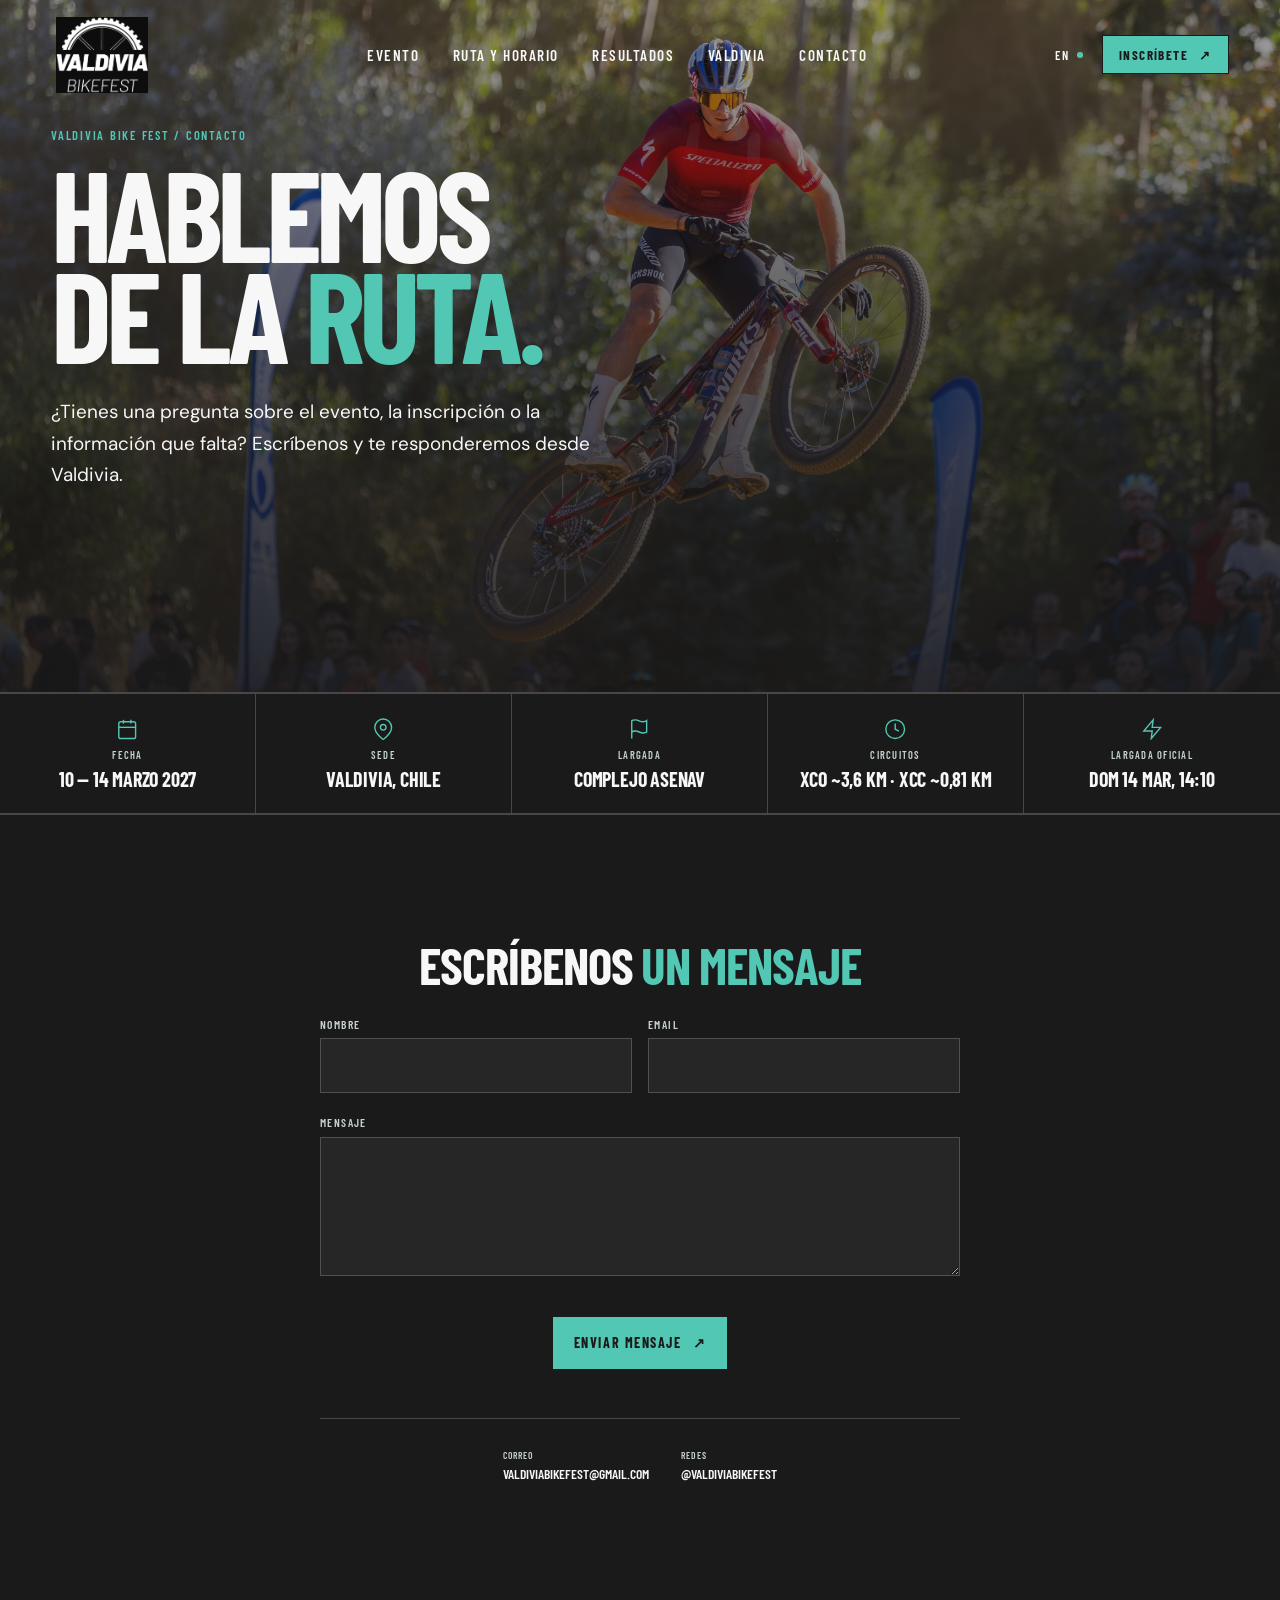
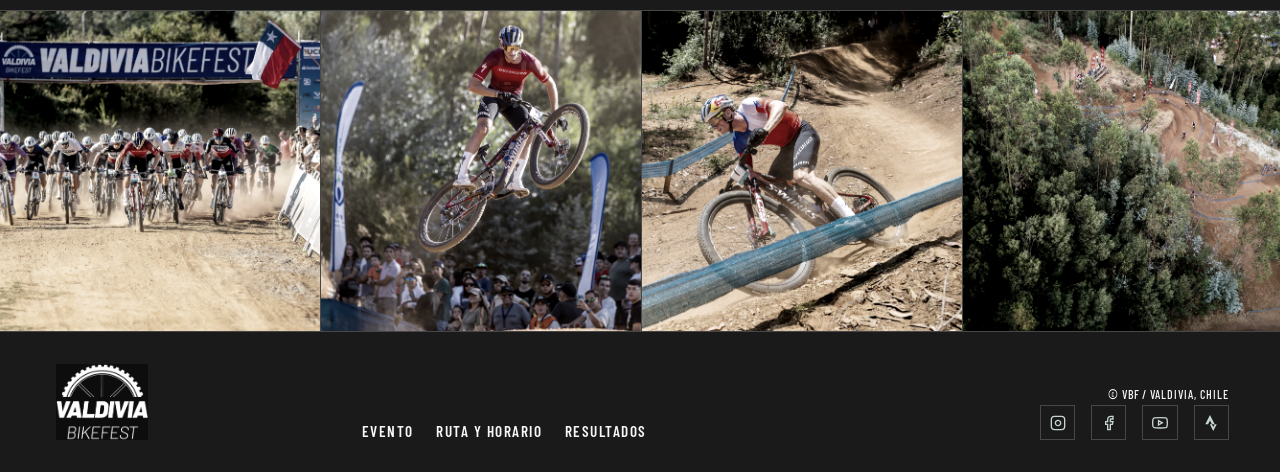
==== commit 6fcddc88: "Correcciones varias estilos" ====
--- a/contacto.html
+++ b/contacto.html
@@ -1,2 +1,2 @@
 ﻿<!doctype html>
-<html lang="es"><head><meta charset="utf-8"><meta name="viewport" content="width=device-width, initial-scale=1"><title>Contacto | Valdivia Bike Fest</title><meta name="description" content="Contacta al equipo de Valdivia Bike Fest."><link rel="stylesheet" href="styles.css"></head><body><div class="site-shell"><header class="site-header"><a class="wordmark" href="index.html"><span class="wordmark-mark">VBF</span><span class="wordmark-name">Valdivia<br>Bike Fest</span></a><nav class="main-nav" aria-label="Navegación principal"><a href="evento.html">Evento</a><a href="ruta.html">Ruta y horario</a><a href="resultados.html">Resultados</a><a href="valdivia.html">Valdivia</a><a href="contacto.html">Contacto</a></nav><div class="header-actions"><a class="button button-small button-lime" href="https://www.eventrid.cl/eventos/mvk/valdivia-bikefest-2026" target="_blank" rel="noopener">Inscríbete <span>↗</span></a><button class="menu-toggle" type="button" aria-expanded="false" aria-controls="mobile-menu" aria-label="Abrir menú"><span></span><span></span></button></div></header><div class="mobile-menu" id="mobile-menu" hidden><nav aria-label="Navegación móvil"><a href="evento.html">Evento</a><a href="ruta.html">Ruta y horario</a><a href="resultados.html">Resultados</a><a href="valdivia.html">Valdivia</a><a href="contacto.html">Contacto</a></nav><a class="button button-lime" href="https://www.eventrid.cl/eventos/mvk/valdivia-bikefest-2026" target="_blank" rel="noopener">Inscríbete <span>↗</span></a></div><main class="contact-page"><section class="contact-hero"><div class="contact-hero-bg"><img src="img/salto.avif" alt="Competidor saltando en Valdivia Bike Fest" loading="eager"></div><div class="contact-hero-overlay"></div><div class="inner-intro"><p class="section-kicker">Valdivia Bike Fest / Contacto</p><h1>Hablemos<br>de la <em>ruta.</em></h1><p>¿Tienes una pregunta sobre el evento, la inscripción o la información que falta? Escríbenos y te responderemos desde Valdivia.</p></div></section><section class="contact-race-section"><div class="contact-race-grid"><div class="contact-race-item"><span class="contact-race-icon"><svg width="24" height="24" viewBox="0 0 24 24" fill="none" stroke="currentColor" stroke-width="1.5"><rect x="3" y="4" width="18" height="18" rx="2"/><line x1="16" y1="2" x2="16" y2="6"/><line x1="8" y1="2" x2="8" y2="6"/><line x1="3" y1="10" x2="21" y2="10"/></svg></span><span class="contact-race-label">Fecha</span><strong class="contact-race-value">10 — 14 marzo 2027</strong></div><div class="contact-race-item"><span class="contact-race-icon"><svg width="24" height="24" viewBox="0 0 24 24" fill="none" stroke="currentColor" stroke-width="1.5"><path d="M21 10c0 7-9 13-9 13s-9-6-9-13a9 9 0 0 1 18 0z"/><circle cx="12" cy="10" r="3"/></svg></span><span class="contact-race-label">Sede</span><strong class="contact-race-value">Valdivia, Chile</strong></div><div class="contact-race-item"><span class="contact-race-icon"><svg width="24" height="24" viewBox="0 0 24 24" fill="none" stroke="currentColor" stroke-width="1.5"><path d="M4 15s1-1 4-1 5 2 8 2 4-1 4-1V3s-1 1-4 1-5-2-8-2-4 1-4 1z"/><line x1="4" y1="22" x2="4" y2="15"/></svg></span><span class="contact-race-label">Largada</span><strong class="contact-race-value">Complejo Asenav</strong></div><div class="contact-race-item"><span class="contact-race-icon"><svg width="24" height="24" viewBox="0 0 24 24" fill="none" stroke="currentColor" stroke-width="1.5"><circle cx="12" cy="12" r="10"/><polyline points="12 6 12 12 16 14"/></svg></span><span class="contact-race-label">Circuito</span><strong class="contact-race-value">2.92 km / 74 m</strong></div><div class="contact-race-item"><span class="contact-race-icon"><svg width="24" height="24" viewBox="0 0 24 24" fill="none" stroke="currentColor" stroke-width="1.5"><path d="M13 2L3 14h9l-1 8 10-12h-9l1-8z"/></svg></span><span class="contact-race-label">Largada oficial</span><strong class="contact-race-value">Dom 14 mar, 14:10</strong></div></div></section><section class="contact-form-section"><div class="contact-form-container"><form class="contact-form" action="#" method="post"><h2 class="contact-form-title">Escríbenos <em>un mensaje</em></h2><div class="contact-form-row"><div class="contact-form-field"><label for="contact-name">Nombre</label><input type="text" id="contact-name" name="name" required autocomplete="name"></div><div class="contact-form-field"><label for="contact-email">Email</label><input type="email" id="contact-email" name="email" required autocomplete="email"></div></div><div class="contact-form-field"><label for="contact-message">Mensaje</label><textarea id="contact-message" name="message" rows="5" required></textarea></div><button type="submit" class="button button-lime">Enviar mensaje <span>↗</span></button></form><div class="contact-channels-compact"><a href="mailto:valdiviabikefest@gmail.com" class="contact-channel-compact"><span>Correo</span><strong>valdiviabikefest@gmail.com</strong></a><a href="https://instagram.com/valdiviabikefest_" target="_blank" rel="noreferrer" class="contact-channel-compact"><span>Redes</span><strong>@valdiviabikefest</strong></a></div></div></section><section class="contact-gallery"><div class="contact-gallery-track" id="contact-gallery-track"><button type="button" class="contact-gallery-item" data-gallery-trigger><img src="img/carrera.avif" alt="Competencia en curso" loading="lazy"></button><button type="button" class="contact-gallery-item" data-gallery-trigger><img src="img/salto.avif" alt="Salto en competencia" loading="lazy"></button><button type="button" class="contact-gallery-item" data-gallery-trigger><img src="img/terreno.avif" alt="Terreno de carrera" loading="lazy"></button><button type="button" class="contact-gallery-item" data-gallery-trigger><img src="img/ruta.avif" alt="Recorrido de competencia" loading="lazy"></button><button type="button" class="contact-gallery-item" data-gallery-trigger><img src="img/bajada.avif" alt="Descenso en competencia" loading="lazy"></button><button type="button" class="contact-gallery-item" data-gallery-trigger><img src="img/pista.avif" alt="Pista de competencia" loading="lazy"></button><button type="button" class="contact-gallery-item" data-gallery-trigger><img src="img/resultados_hombre.avif" alt="Competidor masculino" loading="lazy"></button><button type="button" class="contact-gallery-item" data-gallery-trigger><img src="img/resultados_mujer.avif" alt="Competidora femenina" loading="lazy"></button><button type="button" class="contact-gallery-item" data-gallery-trigger><img src="img/valdivia_1.avif" alt="Valdivia paisaje 1" loading="lazy"></button><button type="button" class="contact-gallery-item" data-gallery-trigger><img src="img/valdivia_2.avif" alt="Valdivia paisaje 2" loading="lazy"></button><button type="button" class="contact-gallery-item" data-gallery-trigger><img src="img/valdivia_3.avif" alt="Valdivia paisaje 3" loading="lazy"></button><button type="button" class="contact-gallery-item" data-gallery-trigger><img src="img/valdivia_4.avif" alt="Valdivia paisaje 4" loading="lazy"></button></div></section><div class="contact-lightbox" id="contact-lightbox" hidden><div class="contact-lightbox-backdrop" data-lightbox-close></div><div class="contact-lightbox-content"><button type="button" class="contact-lightbox-close" data-lightbox-close aria-label="Cerrar"><span>×</span></button><img src="" alt="" class="contact-lightbox-image"></div></div></main><footer class="site-footer"><a class="wordmark footer-wordmark" href="index.html"><span class="wordmark-mark">VBF</span><span class="wordmark-name">Valdivia<br>Bike Fest</span></a><div class="footer-links"><a href="evento.html">Evento</a><a href="ruta.html">Ruta y horario</a><a href="resultados.html">Resultados</a></div><div class="footer-meta"><span>© VBF / Valdivia, Chile</span><div class="footer-social"><a href="https://instagram.com/valdiviabikefest_" target="_blank" rel="noopener"" aria-label="Instagram"><svg width="18" height="18" viewBox="0 0 24 24" fill="none" stroke="currentColor" stroke-width="2"><rect x="2" y="2" width="20" height="20" rx="5"/><path d="M16 11.37A4 4 0 1 1 12.63 8 4 4 0 0 1 16 11.37z"/><line x1="17.5" y1="6.5" x2="17.51" y2="6.5"/></svg></a><a href="https://facebook.com/valdiviabikefest_" target="_blank" rel="noopener"" aria-label="Facebook"><svg width="18" height="18" viewBox="0 0 24 24" fill="none" stroke="currentColor" stroke-width="2"><path d="M18 2h-3a5 5 0 0 0-5 5v3H7v4h3v8h4v-8h3l1-4h-4V7a1 1 0 0 1 1-1h3z"/></svg></a><a href="https://youtube.com/" target="_blank" rel="noopener"" aria-label="YouTube"><svg width="18" height="18" viewBox="0 0 24 24" fill="none" stroke="currentColor" stroke-width="2"><path d="M22.54 6.42a2.78 2.78 0 0 0-1.94-2C18.88 4 12 4 12 4s-6.88 0-8.6.46a2.78 2.78 0 0 0-1.94 2A29 29 0 0 0 1 11.75a29 29 0 0 0 .46 5.33A2.78 2.78 0 0 0 3.4 19c1.72.46 8.6.46 8.6.46s6.88 0 8.6-.46a2.78 2.78 0 0 0 1.94-2 29 29 0 0 0 .46-5.25 29 29 0 0 0-.46-5.33z"/><polygon points="9.75 15.02 15.5 11.75 9.75 8.48 9.75 15.02"/></svg></a><a href="https://strava.com/" target="_blank" rel="noopener"" aria-label="Strava"><svg width="18" height="18" viewBox="0 0 24 24" fill="currentColor"><path d="M15.387 17.944l-2.089-4.116h-3.065L15.387 24l5.15-10.172h-3.066m-7.008-5.599l2.836 5.598h4.172L10.463 0l-7 13.828h4.169"/></svg></a></div></div></footer></div><div class="toast" role="status" aria-live="polite" hidden></div><script src="script.js"></script></body></html>+<html lang="es"><head><meta charset="utf-8"><meta name="viewport" content="width=device-width, initial-scale=1"><title>Contacto | Valdivia Bike Fest</title><meta name="description" content="Contacta al equipo de Valdivia Bike Fest."><link rel="stylesheet" href="styles.css"></head><body><div class="site-shell"><header class="site-header"><a class="wordmark" href="index.html"><span class="wordmark-mark">VBF</span><span class="wordmark-name">Valdivia<br>Bike Fest</span></a><nav class="main-nav" aria-label="Navegación principal"><a href="evento.html">Evento</a><a href="ruta.html">Ruta y horario</a><a href="resultados.html">Resultados</a><a href="valdivia.html">Valdivia</a><a href="contacto.html">Contacto</a></nav><div class="header-actions"><a class="button button-small button-lime" href="https://www.eventrid.cl/eventos/mvk/valdivia-bikefest-2026" target="_blank" rel="noopener" data-registration>Inscríbete <span>↗</span></a><button class="menu-toggle" type="button" aria-expanded="false" aria-controls="mobile-menu" aria-label="Abrir menú"><span></span><span></span></button></div></header><div class="mobile-menu" id="mobile-menu" hidden><nav aria-label="Navegación móvil"><a href="evento.html">Evento</a><a href="ruta.html">Ruta y horario</a><a href="resultados.html">Resultados</a><a href="valdivia.html">Valdivia</a><a href="contacto.html">Contacto</a></nav><a class="button button-lime" href="https://www.eventrid.cl/eventos/mvk/valdivia-bikefest-2026" target="_blank" rel="noopener" data-registration>Inscríbete <span>↗</span></a></div><main class="contact-page"><section class="contact-hero"><div class="contact-hero-bg"><img src="img/salto.avif" alt="Competidor saltando en Valdivia Bike Fest" loading="eager"></div><div class="contact-hero-overlay"></div><div class="inner-intro"><p class="section-kicker">Valdivia Bike Fest / Contacto</p><h1>Hablemos<br>de la <em>ruta.</em></h1><p>¿Tienes una pregunta sobre el evento, la inscripción o la información que falta? Escríbenos y te responderemos desde Valdivia.</p></div></section><section class="contact-race-section"><div class="contact-race-grid"><div class="contact-race-item"><span class="contact-race-icon"><svg width="24" height="24" viewBox="0 0 24 24" fill="none" stroke="currentColor" stroke-width="1.5"><rect x="3" y="4" width="18" height="18" rx="2"/><line x1="16" y1="2" x2="16" y2="6"/><line x1="8" y1="2" x2="8" y2="6"/><line x1="3" y1="10" x2="21" y2="10"/></svg></span><span class="contact-race-label">Fecha</span><strong class="contact-race-value">10 — 14 marzo 2027</strong></div><div class="contact-race-item"><span class="contact-race-icon"><svg width="24" height="24" viewBox="0 0 24 24" fill="none" stroke="currentColor" stroke-width="1.5"><path d="M21 10c0 7-9 13-9 13s-9-6-9-13a9 9 0 0 1 18 0z"/><circle cx="12" cy="10" r="3"/></svg></span><span class="contact-race-label">Sede</span><strong class="contact-race-value">Valdivia, Chile</strong></div><div class="contact-race-item"><span class="contact-race-icon"><svg width="24" height="24" viewBox="0 0 24 24" fill="none" stroke="currentColor" stroke-width="1.5"><path d="M4 15s1-1 4-1 5 2 8 2 4-1 4-1V3s-1 1-4 1-5-2-8-2-4 1-4 1z"/><line x1="4" y1="22" x2="4" y2="15"/></svg></span><span class="contact-race-label">Largada</span><strong class="contact-race-value">Complejo Asenav</strong></div><div class="contact-race-item"><span class="contact-race-icon"><svg width="24" height="24" viewBox="0 0 24 24" fill="none" stroke="currentColor" stroke-width="1.5"><circle cx="12" cy="12" r="10"/><polyline points="12 6 12 12 16 14"/></svg></span><span class="contact-race-label">Circuitos</span><strong class="contact-race-value">XCO ~3,6 km · XCC ~0,81 km</strong></div><div class="contact-race-item"><span class="contact-race-icon"><svg width="24" height="24" viewBox="0 0 24 24" fill="none" stroke="currentColor" stroke-width="1.5"><path d="M13 2L3 14h9l-1 8 10-12h-9l1-8z"/></svg></span><span class="contact-race-label">Largada oficial</span><strong class="contact-race-value">Dom 14 mar, 14:10</strong></div></div></section><section class="contact-form-section"><div class="contact-form-container"><form class="contact-form" action="#" method="post"><h2 class="contact-form-title">Escríbenos <em>un mensaje</em></h2><div class="contact-form-row"><div class="contact-form-field"><label for="contact-name">Nombre</label><input type="text" id="contact-name" name="name" required autocomplete="name"></div><div class="contact-form-field"><label for="contact-email">Email</label><input type="email" id="contact-email" name="email" required autocomplete="email"></div></div><div class="contact-form-field"><label for="contact-message">Mensaje</label><textarea id="contact-message" name="message" rows="5" required></textarea></div><button type="submit" class="button button-lime">Enviar mensaje <span>↗</span></button></form><div class="contact-channels-compact"><a href="mailto:valdiviabikefest@gmail.com" class="contact-channel-compact"><span>Correo</span><strong>valdiviabikefest@gmail.com</strong></a><a href="https://instagram.com/valdiviabikefest_" target="_blank" rel="noreferrer" class="contact-channel-compact"><span>Redes</span><strong>@valdiviabikefest</strong></a></div></div></section><section class="contact-gallery"><div class="contact-gallery-track" id="contact-gallery-track"><button type="button" class="contact-gallery-item" data-gallery-trigger><img src="img/carrera.avif" alt="Competencia en curso" loading="lazy"></button><button type="button" class="contact-gallery-item" data-gallery-trigger><img src="img/salto.avif" alt="Salto en competencia" loading="lazy"></button><button type="button" class="contact-gallery-item" data-gallery-trigger><img src="img/terreno.avif" alt="Terreno de carrera" loading="lazy"></button><button type="button" class="contact-gallery-item" data-gallery-trigger><img src="img/ruta.avif" alt="Recorrido de competencia" loading="lazy"></button><button type="button" class="contact-gallery-item" data-gallery-trigger><img src="img/bajada.avif" alt="Descenso en competencia" loading="lazy"></button><button type="button" class="contact-gallery-item" data-gallery-trigger><img src="img/pista.avif" alt="Pista de competencia" loading="lazy"></button><button type="button" class="contact-gallery-item" data-gallery-trigger><img src="img/resultados_hombre.avif" alt="Competidor masculino" loading="lazy"></button><button type="button" class="contact-gallery-item" data-gallery-trigger><img src="img/resultados_mujer.avif" alt="Competidora femenina" loading="lazy"></button><button type="button" class="contact-gallery-item" data-gallery-trigger><img src="img/valdivia_1.avif" alt="Valdivia paisaje 1" loading="lazy"></button><button type="button" class="contact-gallery-item" data-gallery-trigger><img src="img/valdivia_2.avif" alt="Valdivia paisaje 2" loading="lazy"></button><button type="button" class="contact-gallery-item" data-gallery-trigger><img src="img/valdivia_3.avif" alt="Valdivia paisaje 3" loading="lazy"></button><button type="button" class="contact-gallery-item" data-gallery-trigger><img src="img/valdivia_4.avif" alt="Valdivia paisaje 4" loading="lazy"></button></div></section><div class="contact-lightbox" id="contact-lightbox" hidden><div class="contact-lightbox-backdrop" data-lightbox-close></div><div class="contact-lightbox-content"><button type="button" class="contact-lightbox-close" data-lightbox-close aria-label="Cerrar"><span>×</span></button><img src="" alt="" class="contact-lightbox-image"></div></div></main><footer class="site-footer"><a class="wordmark footer-wordmark" href="index.html"><span class="wordmark-mark">VBF</span><span class="wordmark-name">Valdivia<br>Bike Fest</span></a><div class="footer-links"><a href="evento.html">Evento</a><a href="ruta.html">Ruta y horario</a><a href="resultados.html">Resultados</a></div><div class="footer-meta"><span>© VBF / Valdivia, Chile</span><div class="footer-social"><a href="https://instagram.com/valdiviabikefest_" target="_blank" rel="noopener"" aria-label="Instagram"><svg width="18" height="18" viewBox="0 0 24 24" fill="none" stroke="currentColor" stroke-width="2"><rect x="2" y="2" width="20" height="20" rx="5"/><path d="M16 11.37A4 4 0 1 1 12.63 8 4 4 0 0 1 16 11.37z"/><line x1="17.5" y1="6.5" x2="17.51" y2="6.5"/></svg></a><a href="https://facebook.com/valdiviabikefest_" target="_blank" rel="noopener"" aria-label="Facebook"><svg width="18" height="18" viewBox="0 0 24 24" fill="none" stroke="currentColor" stroke-width="2"><path d="M18 2h-3a5 5 0 0 0-5 5v3H7v4h3v8h4v-8h3l1-4h-4V7a1 1 0 0 1 1-1h3z"/></svg></a><a href="https://youtube.com/" target="_blank" rel="noopener"" aria-label="YouTube"><svg width="18" height="18" viewBox="0 0 24 24" fill="none" stroke="currentColor" stroke-width="2"><path d="M22.54 6.42a2.78 2.78 0 0 0-1.94-2C18.88 4 12 4 12 4s-6.88 0-8.6.46a2.78 2.78 0 0 0-1.94 2A29 29 0 0 0 1 11.75a29 29 0 0 0 .46 5.33A2.78 2.78 0 0 0 3.4 19c1.72.46 8.6.46 8.6.46s6.88 0 8.6-.46a2.78 2.78 0 0 0 1.94-2 29 29 0 0 0 .46-5.25 29 29 0 0 0-.46-5.33z"/><polygon points="9.75 15.02 15.5 11.75 9.75 8.48 9.75 15.02"/></svg></a><a href="https://strava.com/" target="_blank" rel="noopener"" aria-label="Strava"><svg width="18" height="18" viewBox="0 0 24 24" fill="currentColor"><path d="M15.387 17.944l-2.089-4.116h-3.065L15.387 24l5.15-10.172h-3.066m-7.008-5.599l2.836 5.598h4.172L10.463 0l-7 13.828h4.169"/></svg></a></div></div></footer></div><div class="toast" role="status" aria-live="polite" hidden></div><script src="script.js"></script></body></html>
--- a/styles.css
+++ b/styles.css
@@ -49,8 +49,8 @@
 .hero { min-height: 100vh; padding: calc(5rem + clamp(2rem, 6vh, 4.5rem)) var(--pad) 0; display: grid; grid-template-rows: 1fr auto; align-items: center; position: relative; overflow: hidden; }
 .hero-bg { position: absolute; inset: 0; width: 100%; height: 100%; object-fit: cover; z-index: 0; }
 .hero::before { content: ""; position: absolute; inset: 0; background: linear-gradient(90deg, rgba(26,26,26,.92) 0%, rgba(26,26,26,.75) 40%, rgba(26,26,26,.3) 70%, rgba(26,26,26,.1) 100%); z-index: 1; }
-.hero-content { position: relative; z-index: 2; display: grid; grid-template-columns: minmax(20rem, 1fr) minmax(0, 1fr); gap: clamp(2rem, 6vw, 7rem); align-items: center; }
-.hero-copy { max-width: 37rem; position: relative; z-index: 1; }
+.hero-content { position: relative; z-index: 2; display: grid; grid-template-columns: minmax(20rem, 1fr) minmax(0, 1fr); gap: clamp(2rem, 6vw, 7rem); align-items: start; }
+.hero-copy { max-width: 37rem; position: relative; z-index: 1; align-self: start; }
 .signal-line, .section-kicker, .board-topline, .board-bottomline, .route-detail-top, .results-board-head, .results-board-foot, .event-grid-label, .cta-coordinate { margin: 0; font: 600 .78rem/1.2 var(--display); letter-spacing: .14em; text-transform: uppercase; }
 .signal-line { display: flex; align-items: center; gap: .8rem; color: var(--paper); }
 .signal-rule { width: 2.7rem; height: 1px; background: var(--line); }
@@ -63,9 +63,8 @@
 .text-link, .arrow-link { display: inline-flex; align-items: center; gap: .7rem; font: 700 .88rem var(--display); letter-spacing: .1em; text-transform: uppercase; }
 .text-link span, .arrow-link span { color: var(--turquoise); font-size: 1.2em; transition: transform .2s ease; }
 .text-link:hover span, .arrow-link:hover span { transform: translate(3px, -3px); }
-.hero-footnote { margin-top: clamp(3rem, 10vh, 7rem); display: flex; align-items: center; gap: .75rem; color: var(--paper); font: 500 .75rem var(--display); letter-spacing: .09em; text-transform: uppercase; }
-.hero-footnote > span:first-child { color: var(--turquoise); }
-.hero-footnote-line { display: block; width: 4rem; height: 1px; background: var(--line); }
+
+
 .board-topline, .board-bottomline { display: flex; justify-content: space-between; color: var(--paper); font-size: .72rem; }
 .board-topline { padding: 0 .25rem .8rem; border-bottom: 1px solid var(--line); }
 .board-bottomline { padding: .8rem .25rem 0; border-top: 1px solid var(--line); font-size: .68rem; }
@@ -97,7 +96,7 @@
 .event-intro { padding-top: 3rem; max-width: 27rem; }.lead-copy { margin-bottom: 2rem; font-size: 1.18rem; line-height: 1.65; color: var(--paper); }.arrow-link { color: var(--turquoise); }
 .event-grid { grid-column: 1 / -1; display: grid; grid-template-columns: 1.08fr 2fr; border-top: 1px solid var(--line); padding-top: 1.25rem; }.event-grid-label { color: var(--paper); }.info-list { list-style: none; margin: 0; padding: 0; display: grid; grid-template-columns: repeat(3, 1fr); gap: 1rem; }.info-list li { padding-right: 1rem; border-right: 1px solid var(--line); display: grid; grid-template-columns: 2.5rem 1fr; align-content: start; gap: .8rem; }.info-list li:last-child { border: 0; }.info-list span { color: var(--turquoise); font: 600 .85rem var(--display); }.info-list strong { font: 700 1.35rem/1 var(--display); letter-spacing: -.02em; text-transform: uppercase; }.info-list em { grid-column: 2; margin-top: .4rem; color: var(--paper); font: 400 .88rem/1.4 var(--body); }
 
-.route-section { position: relative; padding-top: 0; padding-bottom: 0; background: url('img/terreno.avif') center / cover no-repeat; }.route-section::before { content: ""; position: absolute; inset: 0; background: linear-gradient(180deg, rgba(26,26,26,.65) 0%, rgba(26,26,26,.45) 40%, rgba(26,26,26,.72) 100%); z-index: 0; }.route-section > * { position: relative; z-index: 1; }.route-header { display: flex; justify-content: space-between; gap: 3rem; align-items: end; margin-bottom: 0; padding: clamp(6rem, 12vw, 8rem) var(--pad) clamp(4rem, 8vw, 8rem); }.route-header-copy { width: min(100%, 25rem); margin-bottom: .25rem; color: var(--paper); line-height: 1.65; }.interactive-route { display: grid; grid-template-columns: .65fr 1.35fr; border-top: 1px solid var(--line); border-bottom: 1px solid var(--line); background: var(--ink); padding-bottom: clamp(3rem, 6vw, 6rem); height: 36rem; overflow: hidden; }.route-controls { border-right: 1px solid var(--line); overflow: hidden; }.route-tab { width: 100%; height: 9rem; display: grid; grid-template-columns: 2.5rem 1fr; grid-template-rows: auto 1fr; align-content: center; gap: .3rem 1rem; padding: 1.25rem; text-align: left; background: transparent; border: 0; border-bottom: 1px solid var(--line); cursor: pointer; transition: background .2s ease, color .2s ease; overflow: hidden; }.route-tab:last-child { border-bottom: 0; }.route-tab span { grid-row: 1 / 3; color: var(--turquoise); font: 600 .88rem var(--display); }.route-tab strong { font: 700 2rem/.85 var(--display); letter-spacing: -.02em; text-transform: uppercase; }.route-tab small { color: var(--paper); font-size: .88rem; overflow: hidden; text-overflow: ellipsis; display: -webkit-box; -webkit-line-clamp: 2; -webkit-box-orient: vertical; line-height: 1.3; }.route-tab:hover, .route-tab.is-active { background: var(--turquoise); color: var(--ink); }.route-tab.is-active span, .route-tab:hover span { color: var(--ink); }.route-tab.is-active small, .route-tab:hover small { color: rgba(16,22,19,.7); }.route-detail { padding: 1.25rem 3rem; display: flex; flex-direction: column; justify-content: space-between; height: 100%; overflow: hidden; }.route-detail-header { display: flex; flex-direction: column; }.route-detail-footer { display: flex; flex-direction: column; }.route-detail-top { display: flex; justify-content: space-between; color: var(--paper); }.route-detail-copy { max-width: 35rem; overflow: hidden; }.route-detail h3 { margin: 1.2rem 0 .75rem; font: 700 clamp(3rem, 6vw, 6rem)/.85 var(--display); letter-spacing: -.04em; text-transform: uppercase; }.route-detail p { margin: 0; color: var(--paper); max-width: 35rem; line-height: 1.65; overflow: hidden; display: -webkit-box; -webkit-line-clamp: 3; -webkit-box-orient: vertical; }.route-data { display: grid; grid-template-columns: repeat(3, 1fr); gap: 1rem; padding-top: 1.25rem; border-top: 1px solid var(--line); }.route-data div { display: grid; gap: .35rem; }.route-data span { color: var(--paper); font: 600 .6rem var(--display); letter-spacing: .12em; text-transform: uppercase; }.route-data strong { font: 600 1.1rem var(--display); text-transform: uppercase; }.detail-footer { display: flex; justify-content: space-between; gap: 1rem; align-items: center; margin-top: 2rem; color: var(--paper); font-size: .7rem; }.detail-footer a { color: var(--turquoise); font-weight: 700; text-transform: uppercase; font-family: var(--display); letter-spacing: .08em; }
+.route-section { position: relative; padding-top: 0; padding-bottom: 0; background: url('img/terreno.avif') center / cover no-repeat; }.route-section::before { content: ""; position: absolute; inset: 0; background: linear-gradient(180deg, rgba(26,26,26,.65) 0%, rgba(26,26,26,.45) 40%, rgba(26,26,26,.72) 100%); z-index: 0; }.route-section > * { position: relative; z-index: 1; }.route-header { display: flex; justify-content: space-between; gap: 3rem; align-items: end; margin-bottom: 0; padding: clamp(6rem, 12vw, 8rem) 0 clamp(4rem, 8vw, 8rem); }.route-header-copy { width: min(100%, 25rem); margin-bottom: .25rem; color: var(--paper); line-height: 1.65; }.interactive-route { display: grid; grid-template-columns: .65fr 1.35fr; border-top: 1px solid var(--line); border-bottom: 1px solid var(--line); background: var(--ink); padding-bottom: clamp(3rem, 6vw, 6rem); height: 36rem; overflow: hidden; }.route-controls { display: grid; grid-template-rows: repeat(2, 1fr); border-right: 1px solid var(--line); overflow: hidden; }.route-tab { width: 100%; height: 100%; min-height: 9rem; display: grid; grid-template-columns: 2.5rem 1fr; grid-template-rows: auto 1fr; align-content: center; gap: .3rem 1rem; padding: 1.25rem; text-align: left; background: transparent; border: 0; border-bottom: 1px solid var(--line); cursor: pointer; transition: background .2s ease, color .2s ease; overflow: hidden; }.route-tab:last-child { border-bottom: 0; }.route-tab span { grid-row: 1 / 3; color: var(--turquoise); font: 600 .88rem var(--display); }.route-tab strong { font: 700 2rem/.85 var(--display); letter-spacing: -.02em; text-transform: uppercase; }.route-tab small { color: var(--paper); font-size: .88rem; overflow: hidden; text-overflow: ellipsis; display: -webkit-box; -webkit-line-clamp: 2; -webkit-box-orient: vertical; line-height: 1.3; }.route-tab:hover, .route-tab.is-active { background: var(--turquoise); color: var(--ink); }.route-tab.is-active span, .route-tab:hover span { color: var(--ink); }.route-tab.is-active small, .route-tab:hover small { color: rgba(16,22,19,.7); }.route-detail { padding: 1.25rem 3rem; display: flex; flex-direction: column; justify-content: space-between; height: 100%; overflow: hidden; }.route-detail-header { display: flex; flex-direction: column; }.route-detail-footer { display: flex; flex-direction: column; }.route-detail-top { display: flex; justify-content: space-between; color: var(--paper); }.route-detail-copy { max-width: 35rem; overflow: hidden; }.route-detail h3 { margin: 1.2rem 0 .75rem; font: 700 clamp(3rem, 6vw, 6rem)/.85 var(--display); letter-spacing: -.04em; text-transform: uppercase; }.route-detail p { margin: 0; color: var(--paper); max-width: 35rem; line-height: 1.65; overflow: hidden; display: -webkit-box; -webkit-line-clamp: 3; -webkit-box-orient: vertical; }.route-data { display: grid; grid-template-columns: repeat(3, 1fr); gap: 1rem; padding-top: 1.25rem; border-top: 1px solid var(--line); }.route-data div { display: grid; gap: .35rem; }.route-data span { color: var(--paper); font: 600 .6rem var(--display); letter-spacing: .12em; text-transform: uppercase; }.route-data strong { font: 600 1.1rem var(--display); text-transform: uppercase; }.detail-footer { display: flex; justify-content: space-between; gap: 1rem; align-items: center; margin-top: 2rem; color: var(--paper); font-size: .7rem; }.detail-footer a { color: var(--turquoise); font-weight: 700; text-transform: uppercase; font-family: var(--display); letter-spacing: .08em; }
 
 .schedule-section { position: relative; display: grid; grid-template-columns: .9fr 1.1fr; gap: clamp(2rem, 8vw, 10rem); background: url('img/bajada.avif') center / cover no-repeat fixed; overflow: hidden; }.schedule-section::before { content: ""; position: absolute; inset: 0; background: linear-gradient(180deg, rgba(26,26,26,.82) 0%, rgba(26,26,26,.7) 50%, rgba(26,26,26,.82) 100%); z-index: 0; }.schedule-section > * { position: relative; z-index: 1; }.schedule-title { align-self: start; }.schedule-list { border-top: 1px solid var(--line); }.schedule-row { display: grid; grid-template-columns: 2.5rem 1fr auto; gap: 1rem; align-items: center; min-height: 6.6rem; border-bottom: 1px solid var(--line); }.schedule-row time { color: var(--turquoise); font: 600 .88rem var(--display); }.schedule-row div { display: grid; gap: .2rem; }.schedule-row strong { font: 700 1.45rem/.95 var(--display); text-transform: uppercase; }.schedule-row span, .schedule-row em { color: var(--paper); font-size: .85rem; font-style: normal; }.schedule-row em { text-align: right; }
 .results-section { padding: clamp(5rem, 9vw, 9rem) var(--pad); display: grid; grid-template-columns: .8fr 1.2fr; gap: clamp(3rem, 9vw, 11rem); align-items: center; background: var(--paper); color: var(--ink); }.results-section .section-kicker { color: #668b22; }.results-copy p:not(.section-kicker) { max-width: 27rem; margin: 2rem 0; color: #526058; line-height: 1.65; }.results-copy .arrow-link { color: var(--ink); }.results-copy .arrow-link span { color: #668b22; }.results-board { min-height: 27rem; display: flex; flex-direction: column; border: 1px solid rgba(16,22,19,.2); }.results-board-head, .results-board-foot { display: flex; justify-content: space-between; padding: 1rem; border-bottom: 1px solid rgba(16,22,19,.2); font-size: .72rem; }.results-board-head span:last-child { color: #668b22; }.results-empty { flex: 1; padding: 3rem; display: flex; flex-direction: column; justify-content: center; background-image: linear-gradient(rgba(16,22,19,.08) 1px, transparent 1px), linear-gradient(90deg, rgba(16,22,19,.08) 1px, transparent 1px); background-size: 2.5rem 2.5rem; }.empty-cross { width: 2.1rem; height: 2.1rem; display: grid; place-items: center; margin-bottom: 1.5rem; border: 1px solid #668b22; color: #668b22; font: 400 1.3rem var(--display); }.results-empty strong { font: 700 clamp(2.5rem, 5vw, 5rem)/.82 var(--display); text-transform: uppercase; letter-spacing: -.04em; }.results-empty p { color: #526058; font-size: .92rem; }.results-board-foot { border-top: 1px solid rgba(16,22,19,.2); border-bottom: 0; color: #526058; }
@@ -111,11 +110,19 @@
 .footer-social svg { width: 1rem; height: 1rem; }.footer-links { display: flex; gap: 1.4rem; flex-wrap: wrap; }.footer-meta { display: grid; justify-items: end; gap: .25rem; color: var(--paper); font: 500 .75rem var(--display); letter-spacing: .08em; text-transform: uppercase; }.toast { position: fixed; left: 50%; bottom: 1.5rem; z-index: 30; width: min(90vw, 30rem); padding: 1rem 1.2rem; transform: translateX(-50%); border: 1px solid var(--turquoise); background: var(--ink); color: var(--paper); font-size: .92rem; box-shadow: 0 1rem 3rem rgba(0,0,0,.3); }
 
 @media (max-width: 980px) { .main-nav { gap: 1rem; }.main-nav a { font-size: .85rem; }.hero-content { grid-template-columns: 1fr; }.event-section, .schedule-section, .results-section { gap: 3rem; }.final-cta { grid-template-columns: .6fr 1fr .7fr; } }
-@media (max-width: 760px) { :root { --pad: 1.25rem; }.site-header { min-height: 4.5rem; }.wordmark { min-width: auto; }.wordmark-name { display: none; }.main-nav, .header-actions .language-toggle, .header-actions .button { display: none; }.header-actions { margin-left: auto; }.menu-toggle { display: block; }.mobile-menu { display: block; position: fixed; z-index: 19; top: 4.5rem; left: 0; right: 0; padding: 1.5rem var(--pad) 2rem; background: var(--ink-soft); border-bottom: 1px solid var(--line); }.mobile-menu nav { display: grid; gap: 1rem; margin-bottom: 1.5rem; }.mobile-menu nav a { font: 700 1.7rem var(--display); text-transform: uppercase; }.mobile-menu .button { width: 100%; }.hero { min-height: 100vh; display: grid; grid-template-rows: 1fr auto; justify-content: center; }.hero::before { background: linear-gradient(180deg, rgba(26,26,26,.85) 0%, rgba(26,26,26,.6) 50%, rgba(26,26,26,.85) 100%); }.hero-content { display: block; }.hero-copy { max-width: none; }.hero h1 { font-size: clamp(4.7rem, 20vw, 8rem); }.hero-intro { max-width: 28rem; }.hero-footnote { margin-top: 3.5rem; }.status-strip { grid-template-columns: 1fr; gap: .8rem; padding-block: 1.35rem; }.status-label { justify-content: space-between; }.countdown { justify-content: flex-start; }.status-message { text-align: left; font-size: .78rem; }.section { padding-block: 5.5rem; }.event-section, .schedule-section, .results-section, .valdivia-section { display: block; }.event-intro { padding-top: 3rem; }.event-grid { display: block; margin-top: 4rem; }.event-grid-label { margin-bottom: 1.5rem; }.info-list { display: block; }.info-list li { min-height: 8rem; padding: 1.3rem 0; border-right: 0; border-bottom: 1px solid var(--line); }.route-header { display: block; padding: clamp(5rem, 10vw, 8rem) var(--pad) clamp(3rem, 6vw, 5rem); }.route-header-copy { margin-top: 2.5rem; }.interactive-route { display: block; }.route-controls { display: grid; grid-template-columns: repeat(3, 1fr); border-right: 0; border-bottom: 1px solid var(--line); }.route-tab { min-height: 7rem; display: block; padding: 1rem .7rem; }.route-tab span, .route-tab small { display: block; }.route-tab strong { display: block; margin: .65rem 0 .35rem; font-size: 1.35rem; }.route-tab small { font-size: .62rem; line-height: 1.25; }.route-detail { min-height: 25rem; padding: 2rem 1.25rem; }.route-detail-copy { margin: 4rem 0 3rem; }.route-data { gap: .5rem; }.route-data strong { font-size: .88rem; }.detail-footer { display: block; line-height: 1.5; }.detail-footer a { display: block; margin-top: 1.2rem; }.schedule-row { grid-template-columns: 1.5rem 1fr; gap: .7rem; padding-block: 1.1rem; }.schedule-row em { grid-column: 2; text-align: left; }.schedule-row strong { font-size: 1.25rem; }.results-section { padding-block: 5.5rem; }.results-board { min-height: 24rem; margin-top: 3.5rem; }.results-empty { padding: 2rem; }.valdivia-map { min-height: 28rem; }.map-phrase { left: 1.25rem; bottom: 1.5rem; font-size: 2.5rem; }.valdivia-copy { padding: 5rem 1.25rem; }.final-cta { display: block; padding-block: 5rem; }.final-cta h2 { margin-block: 3rem; }.cta-actions { align-items: flex-start; }.site-footer { display: block; }.footer-links { margin: 2.5rem 0; }.footer-meta { justify-items: start; } }
+@media (max-width: 760px) { :root { --pad: 1.25rem; }.site-header { min-height: 4.5rem; }.wordmark { min-width: auto; }.wordmark-name { display: none; }.main-nav, .header-actions .language-toggle, .header-actions .button { display: none; }.header-actions { margin-left: auto; }.menu-toggle { display: block; }.mobile-menu { display: block; position: fixed; z-index: 19; top: 4.5rem; left: 0; right: 0; padding: 1.5rem var(--pad) 2rem; background: var(--ink-soft); border-bottom: 1px solid var(--line); }.mobile-menu nav { display: grid; gap: 1rem; margin-bottom: 1.5rem; }.mobile-menu nav a { font: 700 1.7rem var(--display); text-transform: uppercase; }.mobile-menu .button { width: 100%; }.hero { min-height: 100vh; display: grid; grid-template-rows: 1fr auto; justify-content: center; }.hero::before { background: linear-gradient(180deg, rgba(26,26,26,.85) 0%, rgba(26,26,26,.6) 50%, rgba(26,26,26,.85) 100%); }.hero-content { display: block; }.hero-copy { max-width: none; }.hero h1 { font-size: clamp(4.7rem, 20vw, 8rem); }.hero-intro { max-width: 28rem; }.hero-footnote { margin-top: 3.5rem; }.status-strip { grid-template-columns: 1fr; gap: .8rem; padding-block: 1.35rem; }.status-label { justify-content: space-between; }.countdown { justify-content: flex-start; }.status-message { text-align: left; font-size: .78rem; }.section { padding-block: 5.5rem; }.event-section, .schedule-section, .results-section, .valdivia-section { display: block; }.event-intro { padding-top: 3rem; }.event-grid { display: block; margin-top: 4rem; }.event-grid-label { margin-bottom: 1.5rem; }.info-list { display: block; }.info-list li { min-height: 8rem; padding: 1.3rem 0; border-right: 0; border-bottom: 1px solid var(--line); }.route-header { display: block; padding: clamp(5rem, 10vw, 8rem) 0 clamp(3rem, 6vw, 5rem); }.route-header-copy { margin-top: 2.5rem; }.interactive-route { display: block; }.route-controls { grid-template-columns: repeat(2, 1fr); grid-template-rows: none; border-right: 0; border-bottom: 1px solid var(--line); }.route-tab { min-height: 7rem; display: block; padding: 1rem .7rem; }.route-tab span, .route-tab small { display: block; }.route-tab strong { display: block; margin: .65rem 0 .35rem; font-size: 1.35rem; }.route-tab small { font-size: .62rem; line-height: 1.25; }.route-detail { min-height: 25rem; padding: 2rem 1.25rem; }.route-detail-copy { margin: 4rem 0 3rem; }.route-data { gap: .5rem; }.route-data strong { font-size: .88rem; }.detail-footer { display: block; line-height: 1.5; }.detail-footer a { display: block; margin-top: 1.2rem; }.schedule-row { grid-template-columns: 1.5rem 1fr; gap: .7rem; padding-block: 1.1rem; }.schedule-row em { grid-column: 2; text-align: left; }.schedule-row strong { font-size: 1.25rem; }.results-section { padding-block: 5.5rem; }.results-board { min-height: 24rem; margin-top: 3.5rem; }.results-empty { padding: 2rem; }.valdivia-map { min-height: 28rem; }.map-phrase { left: 1.25rem; bottom: 1.5rem; font-size: 2.5rem; }.valdivia-copy { padding: 5rem 1.25rem; }.final-cta { display: block; padding-block: 5rem; }.final-cta h2 { margin-block: 3rem; }.cta-actions { align-items: flex-start; }.site-footer { display: block; }.footer-links { margin: 2.5rem 0; }.footer-meta { justify-items: start; } }
 @media (max-width: 760px) { .schedule-section { background-attachment: scroll; } }
 @media (prefers-reduced-motion: reduce) { *, *::before, *::after { scroll-behavior: auto !important; animation-duration: .01ms !important; transition-duration: .01ms !important; } .schedule-section { background-attachment: scroll; } }
 
 .inner-page { min-height: calc(100vh - 13rem); padding: clamp(5rem, 10vw, 10rem) var(--pad); }
+.route-page-inner { padding: 0; }
+.route-hero { position: relative; min-height: calc(100vh - 13rem); padding: clamp(5rem, 10vw, 10rem) var(--pad); overflow: hidden; }
+.route-hero-bg { position: absolute; inset: 0; z-index: 0; }
+.route-hero-bg img { width: 100%; height: 100%; object-fit: cover; display: block; }
+.route-hero-overlay { position: absolute; inset: 0; z-index: 1; background: linear-gradient(180deg, rgba(26,26,26,.35) 0%, rgba(26,26,26,.6) 50%, rgba(26,26,26,.92) 100%); }
+.route-hero .inner-intro { position: relative; z-index: 2; max-width: none; }
+.route-hero .inner-intro h1 { max-width: none; }
+.route-page-content { padding: clamp(5rem, 10vw, 10rem) var(--pad); }
 .inner-intro { max-width: 52rem; }
 .inner-intro h1 { max-width: 10ch; margin-top: 1.2rem; }
 .inner-intro > p:last-child { max-width: 34rem; margin-top: 2rem; color: var(--paper); font-size: 1.18rem; line-height: 1.65; }
@@ -146,8 +153,8 @@
 .contact-hero-bg { position: absolute; inset: 0; z-index: 0; }
 .contact-hero-bg img { width: 100%; height: 100%; object-fit: cover; object-position: top center; display: block; }
 .contact-hero-overlay { position: absolute; inset: 0; z-index: 1; background: linear-gradient(180deg, rgba(26,26,26,.4) 0%, rgba(26,26,26,.7) 50%, rgba(26,26,26,.9) 100%); }
-.contact-hero .inner-intro { position: relative; z-index: 2; max-width: 52rem; }
-.contact-hero .inner-intro h1 { max-width: 10ch; margin-top: 1.2rem; color: var(--paper); }
+.contact-hero .inner-intro { position: relative; z-index: 2; max-width: none; }
+.contact-hero .inner-intro h1 { max-width: none; margin-top: 1.2rem; color: var(--paper); }
 .contact-hero .inner-intro > p:last-child { max-width: 34rem; margin-top: 2rem; color: var(--paper); font-size: 1.18rem; line-height: 1.65; }
 .contact-hero .section-kicker { color: var(--turquoise); }
 
@@ -206,6 +213,9 @@
 
 @media (max-width: 760px) {
   .inner-page { padding-block: 4.5rem 5.5rem; }
+  .route-page-inner { padding: 0; }
+  .route-hero { min-height: calc(100vh - 13rem); }
+  .route-page-content { padding: clamp(3rem, 6vw, 5rem) var(--pad); }
   .inner-grid, .route-page-panel, .city-page-grid { display: block; margin-top: 5rem; }
   .inner-aside { padding-bottom: 2rem; }
   .detail-list > div { grid-template-columns: 1.5rem 1fr; }
@@ -386,3 +396,55 @@
   .animate-on-scroll { opacity: 1; transform: none; transition: none; }
 }
 
+/* Route Page - Circuits Section */
+.route-circuits-section { padding-top: clamp(3rem, 6vw, 6rem); border-top: 1px solid var(--line); }
+.route-circuits-grid { display: grid; grid-template-columns: 1fr 1fr; gap: 0; }
+
+.circuit-card { padding: clamp(2rem, 4vw, 3.5rem); border: 1px solid var(--line); background: var(--ink); display: flex; flex-direction: column; }
+.circuit-card:first-child { border-right: none; }
+
+.circuit-header { margin-bottom: 2.5rem; }
+.circuit-label { font: 600 .72rem/1 var(--display); letter-spacing: .12em; text-transform: uppercase; color: var(--turquoise); margin-bottom: 1rem; display: block; }
+.circuit-name { font: 700 clamp(3.5rem, 6vw, 5rem)/.85 var(--display); text-transform: uppercase; letter-spacing: -.03em; color: var(--paper); margin: 0 0 .5rem; }
+.circuit-full-name { font: 400 .95rem/1.4 var(--body); color: var(--paper-dim); margin: 0; }
+
+.circuit-metrics { display: grid; grid-template-columns: repeat(3, 1fr); gap: 1.5rem; padding: 2rem 0; border-top: 1px solid var(--line); border-bottom: 1px solid var(--line); margin-bottom: 2rem; }
+.metric { display: flex; flex-direction: column; align-items: flex-start; gap: .3rem; }
+.metric-value { font: 700 clamp(2rem, 3.5vw, 2.8rem)/.9 var(--display); letter-spacing: -.02em; color: var(--turquoise); }
+.metric-unit { font: 600 .85rem var(--display); text-transform: uppercase; letter-spacing: .05em; color: var(--paper); }
+.metric-label { font: 400 .75rem/1.3 var(--body); color: var(--paper-dim); }
+
+.circuit-details { flex: 1; margin-bottom: 2rem; }
+.circuit-details p { font: 400 .95rem/1.65 var(--body); color: var(--paper); margin: 0; max-width: 35ch; }
+
+.circuit-status { display: flex; justify-content: space-between; align-items: center; padding-top: 1.5rem; border-top: 1px solid var(--line); }
+.circuit-status .status-label { font: 600 .65rem/1 var(--display); letter-spacing: .1em; text-transform: uppercase; color: var(--paper-dim); }
+.circuit-status .status-value { font: 500 .85rem var(--body); color: var(--turquoise); }
+
+/* Route Page - Event Strip */
+.route-event-strip { background: var(--ink); border-top: 1px solid var(--line); }
+.route-event-grid { display: grid; grid-template-columns: repeat(4, 1fr); gap: 0; border-top: 1px solid var(--line); }
+.route-event-item { padding: 2rem 1.5rem; border-bottom: 1px solid var(--line); border-right: 1px solid var(--line); display: flex; flex-direction: column; align-items: center; gap: .6rem; text-align: center; }
+.route-event-item:last-child { border-right: 0; }
+.route-event-icon { width: 1.5rem; height: 1.5rem; color: var(--turquoise); flex-shrink: 0; }
+.route-event-icon svg { width: 100%; height: 100%; display: block; }
+.route-event-label { font: 600 .65rem/1 var(--display); letter-spacing: .12em; text-transform: uppercase; color: var(--paper-dim); }
+.route-event-value { font: 700 clamp(.9rem, 1.3vw, 1.1rem)/.95 var(--display); text-transform: uppercase; letter-spacing: -.01em; color: var(--paper); }
+
+/* Responsive adjustments */
+@media (max-width: 980px) {
+  .route-circuits-grid { grid-template-columns: 1fr; gap: 0; }
+  .circuit-card:first-child { border-right: 1px solid var(--line); border-bottom: none; }
+  .route-event-grid { grid-template-columns: repeat(2, 1fr); }
+  .route-event-item:nth-child(2) { border-right: 0; }
+}
+
+@media (max-width: 760px) {
+  .route-circuits-section { margin-top: 5rem; padding-top: 3rem; }
+  .circuit-metrics { grid-template-columns: 1fr; gap: 1rem; }
+  .metric { flex-direction: row; align-items: baseline; gap: .5rem; }
+  .metric-value { font-size: 1.8rem; }
+  .route-event-grid { grid-template-columns: 1fr; }
+  .route-event-item { border-right: 0; }
+}
+
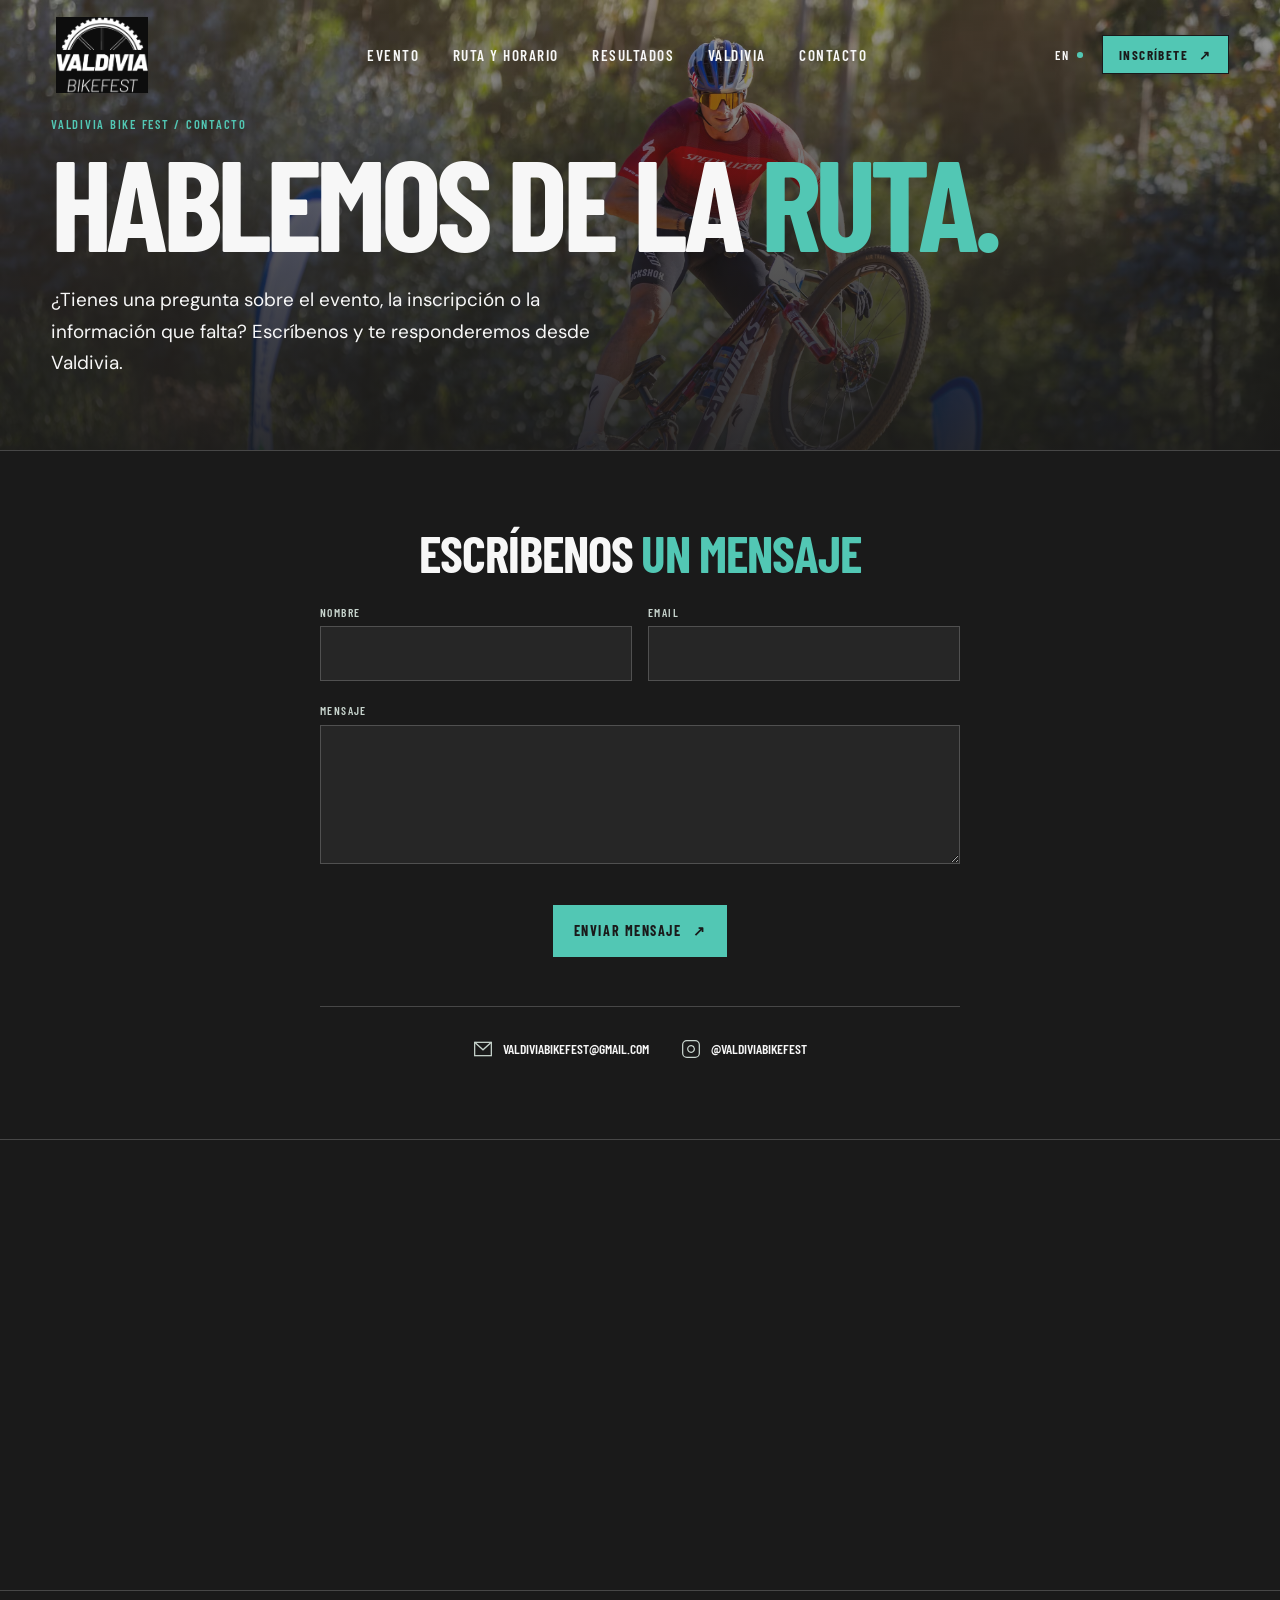
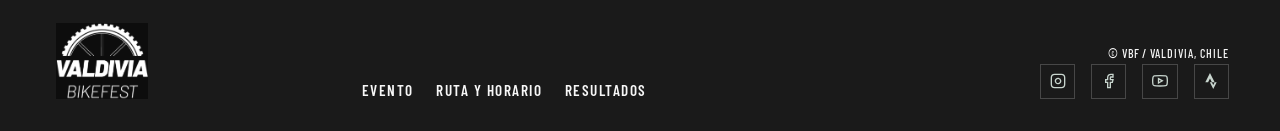
==== commit 8e5576ae: "pagina ruta.html con mejora de diseño v2 y contacto.html" ====
--- a/contacto.html
+++ b/contacto.html
@@ -1,2 +1,143 @@
 ﻿<!doctype html>
-<html lang="es"><head><meta charset="utf-8"><meta name="viewport" content="width=device-width, initial-scale=1"><title>Contacto | Valdivia Bike Fest</title><meta name="description" content="Contacta al equipo de Valdivia Bike Fest."><link rel="stylesheet" href="styles.css"></head><body><div class="site-shell"><header class="site-header"><a class="wordmark" href="index.html"><span class="wordmark-mark">VBF</span><span class="wordmark-name">Valdivia<br>Bike Fest</span></a><nav class="main-nav" aria-label="Navegación principal"><a href="evento.html">Evento</a><a href="ruta.html">Ruta y horario</a><a href="resultados.html">Resultados</a><a href="valdivia.html">Valdivia</a><a href="contacto.html">Contacto</a></nav><div class="header-actions"><a class="button button-small button-lime" href="https://www.eventrid.cl/eventos/mvk/valdivia-bikefest-2026" target="_blank" rel="noopener" data-registration>Inscríbete <span>↗</span></a><button class="menu-toggle" type="button" aria-expanded="false" aria-controls="mobile-menu" aria-label="Abrir menú"><span></span><span></span></button></div></header><div class="mobile-menu" id="mobile-menu" hidden><nav aria-label="Navegación móvil"><a href="evento.html">Evento</a><a href="ruta.html">Ruta y horario</a><a href="resultados.html">Resultados</a><a href="valdivia.html">Valdivia</a><a href="contacto.html">Contacto</a></nav><a class="button button-lime" href="https://www.eventrid.cl/eventos/mvk/valdivia-bikefest-2026" target="_blank" rel="noopener" data-registration>Inscríbete <span>↗</span></a></div><main class="contact-page"><section class="contact-hero"><div class="contact-hero-bg"><img src="img/salto.avif" alt="Competidor saltando en Valdivia Bike Fest" loading="eager"></div><div class="contact-hero-overlay"></div><div class="inner-intro"><p class="section-kicker">Valdivia Bike Fest / Contacto</p><h1>Hablemos<br>de la <em>ruta.</em></h1><p>¿Tienes una pregunta sobre el evento, la inscripción o la información que falta? Escríbenos y te responderemos desde Valdivia.</p></div></section><section class="contact-race-section"><div class="contact-race-grid"><div class="contact-race-item"><span class="contact-race-icon"><svg width="24" height="24" viewBox="0 0 24 24" fill="none" stroke="currentColor" stroke-width="1.5"><rect x="3" y="4" width="18" height="18" rx="2"/><line x1="16" y1="2" x2="16" y2="6"/><line x1="8" y1="2" x2="8" y2="6"/><line x1="3" y1="10" x2="21" y2="10"/></svg></span><span class="contact-race-label">Fecha</span><strong class="contact-race-value">10 — 14 marzo 2027</strong></div><div class="contact-race-item"><span class="contact-race-icon"><svg width="24" height="24" viewBox="0 0 24 24" fill="none" stroke="currentColor" stroke-width="1.5"><path d="M21 10c0 7-9 13-9 13s-9-6-9-13a9 9 0 0 1 18 0z"/><circle cx="12" cy="10" r="3"/></svg></span><span class="contact-race-label">Sede</span><strong class="contact-race-value">Valdivia, Chile</strong></div><div class="contact-race-item"><span class="contact-race-icon"><svg width="24" height="24" viewBox="0 0 24 24" fill="none" stroke="currentColor" stroke-width="1.5"><path d="M4 15s1-1 4-1 5 2 8 2 4-1 4-1V3s-1 1-4 1-5-2-8-2-4 1-4 1z"/><line x1="4" y1="22" x2="4" y2="15"/></svg></span><span class="contact-race-label">Largada</span><strong class="contact-race-value">Complejo Asenav</strong></div><div class="contact-race-item"><span class="contact-race-icon"><svg width="24" height="24" viewBox="0 0 24 24" fill="none" stroke="currentColor" stroke-width="1.5"><circle cx="12" cy="12" r="10"/><polyline points="12 6 12 12 16 14"/></svg></span><span class="contact-race-label">Circuitos</span><strong class="contact-race-value">XCO ~3,6 km · XCC ~0,81 km</strong></div><div class="contact-race-item"><span class="contact-race-icon"><svg width="24" height="24" viewBox="0 0 24 24" fill="none" stroke="currentColor" stroke-width="1.5"><path d="M13 2L3 14h9l-1 8 10-12h-9l1-8z"/></svg></span><span class="contact-race-label">Largada oficial</span><strong class="contact-race-value">Dom 14 mar, 14:10</strong></div></div></section><section class="contact-form-section"><div class="contact-form-container"><form class="contact-form" action="#" method="post"><h2 class="contact-form-title">Escríbenos <em>un mensaje</em></h2><div class="contact-form-row"><div class="contact-form-field"><label for="contact-name">Nombre</label><input type="text" id="contact-name" name="name" required autocomplete="name"></div><div class="contact-form-field"><label for="contact-email">Email</label><input type="email" id="contact-email" name="email" required autocomplete="email"></div></div><div class="contact-form-field"><label for="contact-message">Mensaje</label><textarea id="contact-message" name="message" rows="5" required></textarea></div><button type="submit" class="button button-lime">Enviar mensaje <span>↗</span></button></form><div class="contact-channels-compact"><a href="mailto:valdiviabikefest@gmail.com" class="contact-channel-compact"><span>Correo</span><strong>valdiviabikefest@gmail.com</strong></a><a href="https://instagram.com/valdiviabikefest_" target="_blank" rel="noreferrer" class="contact-channel-compact"><span>Redes</span><strong>@valdiviabikefest</strong></a></div></div></section><section class="contact-gallery"><div class="contact-gallery-track" id="contact-gallery-track"><button type="button" class="contact-gallery-item" data-gallery-trigger><img src="img/carrera.avif" alt="Competencia en curso" loading="lazy"></button><button type="button" class="contact-gallery-item" data-gallery-trigger><img src="img/salto.avif" alt="Salto en competencia" loading="lazy"></button><button type="button" class="contact-gallery-item" data-gallery-trigger><img src="img/terreno.avif" alt="Terreno de carrera" loading="lazy"></button><button type="button" class="contact-gallery-item" data-gallery-trigger><img src="img/ruta.avif" alt="Recorrido de competencia" loading="lazy"></button><button type="button" class="contact-gallery-item" data-gallery-trigger><img src="img/bajada.avif" alt="Descenso en competencia" loading="lazy"></button><button type="button" class="contact-gallery-item" data-gallery-trigger><img src="img/pista.avif" alt="Pista de competencia" loading="lazy"></button><button type="button" class="contact-gallery-item" data-gallery-trigger><img src="img/resultados_hombre.avif" alt="Competidor masculino" loading="lazy"></button><button type="button" class="contact-gallery-item" data-gallery-trigger><img src="img/resultados_mujer.avif" alt="Competidora femenina" loading="lazy"></button><button type="button" class="contact-gallery-item" data-gallery-trigger><img src="img/valdivia_1.avif" alt="Valdivia paisaje 1" loading="lazy"></button><button type="button" class="contact-gallery-item" data-gallery-trigger><img src="img/valdivia_2.avif" alt="Valdivia paisaje 2" loading="lazy"></button><button type="button" class="contact-gallery-item" data-gallery-trigger><img src="img/valdivia_3.avif" alt="Valdivia paisaje 3" loading="lazy"></button><button type="button" class="contact-gallery-item" data-gallery-trigger><img src="img/valdivia_4.avif" alt="Valdivia paisaje 4" loading="lazy"></button></div></section><div class="contact-lightbox" id="contact-lightbox" hidden><div class="contact-lightbox-backdrop" data-lightbox-close></div><div class="contact-lightbox-content"><button type="button" class="contact-lightbox-close" data-lightbox-close aria-label="Cerrar"><span>×</span></button><img src="" alt="" class="contact-lightbox-image"></div></div></main><footer class="site-footer"><a class="wordmark footer-wordmark" href="index.html"><span class="wordmark-mark">VBF</span><span class="wordmark-name">Valdivia<br>Bike Fest</span></a><div class="footer-links"><a href="evento.html">Evento</a><a href="ruta.html">Ruta y horario</a><a href="resultados.html">Resultados</a></div><div class="footer-meta"><span>© VBF / Valdivia, Chile</span><div class="footer-social"><a href="https://instagram.com/valdiviabikefest_" target="_blank" rel="noopener"" aria-label="Instagram"><svg width="18" height="18" viewBox="0 0 24 24" fill="none" stroke="currentColor" stroke-width="2"><rect x="2" y="2" width="20" height="20" rx="5"/><path d="M16 11.37A4 4 0 1 1 12.63 8 4 4 0 0 1 16 11.37z"/><line x1="17.5" y1="6.5" x2="17.51" y2="6.5"/></svg></a><a href="https://facebook.com/valdiviabikefest_" target="_blank" rel="noopener"" aria-label="Facebook"><svg width="18" height="18" viewBox="0 0 24 24" fill="none" stroke="currentColor" stroke-width="2"><path d="M18 2h-3a5 5 0 0 0-5 5v3H7v4h3v8h4v-8h3l1-4h-4V7a1 1 0 0 1 1-1h3z"/></svg></a><a href="https://youtube.com/" target="_blank" rel="noopener"" aria-label="YouTube"><svg width="18" height="18" viewBox="0 0 24 24" fill="none" stroke="currentColor" stroke-width="2"><path d="M22.54 6.42a2.78 2.78 0 0 0-1.94-2C18.88 4 12 4 12 4s-6.88 0-8.6.46a2.78 2.78 0 0 0-1.94 2A29 29 0 0 0 1 11.75a29 29 0 0 0 .46 5.33A2.78 2.78 0 0 0 3.4 19c1.72.46 8.6.46 8.6.46s6.88 0 8.6-.46a2.78 2.78 0 0 0 1.94-2 29 29 0 0 0 .46-5.25 29 29 0 0 0-.46-5.33z"/><polygon points="9.75 15.02 15.5 11.75 9.75 8.48 9.75 15.02"/></svg></a><a href="https://strava.com/" target="_blank" rel="noopener"" aria-label="Strava"><svg width="18" height="18" viewBox="0 0 24 24" fill="currentColor"><path d="M15.387 17.944l-2.089-4.116h-3.065L15.387 24l5.15-10.172h-3.066m-7.008-5.599l2.836 5.598h4.172L10.463 0l-7 13.828h4.169"/></svg></a></div></div></footer></div><div class="toast" role="status" aria-live="polite" hidden></div><script src="script.js"></script></body></html>+<html lang="es">
+<head>
+  <meta charset="utf-8">
+  <meta name="viewport" content="width=device-width, initial-scale=1">
+  <title>Contacto | Valdivia Bike Fest</title>
+  <meta name="description" content="Contacta al equipo de Valdivia Bike Fest.">
+  <link rel="stylesheet" href="styles.css">
+</head>
+<body>
+  <div class="site-shell">
+    <header class="site-header">
+      <a class="wordmark" href="index.html">
+        <span class="wordmark-mark">VBF</span>
+        <span class="wordmark-name">Valdivia<br>Bike Fest</span>
+      </a>
+      <nav class="main-nav" aria-label="Navegaci&oacute;n principal">
+        <a href="evento.html">Evento</a>
+        <a href="ruta.html">Ruta y horario</a>
+        <a href="resultados.html">Resultados</a>
+        <a href="valdivia.html">Valdivia</a>
+        <a href="contacto.html">Contacto</a>
+      </nav>
+      <div class="header-actions">
+        <a class="button button-small button-lime" href="https://www.eventrid.cl/eventos/mvk/valdivia-bikefest-2026" target="_blank" rel="noopener" data-registration>Inscr&iacute;bete <span>&nearr;</span></a>
+        <button class="menu-toggle" type="button" aria-expanded="false" aria-controls="mobile-menu" aria-label="Abrir men&uacute;">
+          <span></span><span></span>
+        </button>
+      </div>
+    </header>
+    <div class="mobile-menu" id="mobile-menu" hidden>
+      <nav aria-label="Navegaci&oacute;n m&oacute;vil">
+        <a href="evento.html">Evento</a>
+        <a href="ruta.html">Ruta y horario</a>
+        <a href="resultados.html">Resultados</a>
+        <a href="valdivia.html">Valdivia</a>
+        <a href="contacto.html">Contacto</a>
+      </nav>
+      <a class="button button-lime" href="https://www.eventrid.cl/eventos/mvk/valdivia-bikefest-2026" target="_blank" rel="noopener" data-registration>Inscr&iacute;bete <span>&nearr;</span></a>
+    </div>
+
+    <main class="contact-page">
+      <section class="contact-hero">
+        <div class="contact-hero-bg">
+          <img src="img/salto.avif" alt="Competidor saltando en Valdivia Bike Fest" loading="eager">
+        </div>
+        <div class="contact-hero-overlay"></div>
+        <div class="inner-intro">
+          <p class="section-kicker">Valdivia Bike Fest / Contacto</p>
+          <h1>Hablemos de la <em>ruta.</em></h1>
+          <p>&iquest;Tienes una pregunta sobre el evento, la inscripci&oacute;n o la informaci&oacute;n que falta? Escr&iacute;benos y te responderemos desde Valdivia.</p>
+        </div>
+      </section>
+
+      <section class="contact-form-section">
+        <div class="contact-form-container">
+          <form class="contact-form" action="#" method="post">
+            <h2 class="contact-form-title">Escr&iacute;benos <em>un mensaje</em></h2>
+            <div class="contact-form-row">
+              <div class="contact-form-field">
+                <label for="contact-name">Nombre</label>
+                <input type="text" id="contact-name" name="name" required autocomplete="name">
+              </div>
+              <div class="contact-form-field">
+                <label for="contact-email">Email</label>
+                <input type="email" id="contact-email" name="email" required autocomplete="email">
+              </div>
+            </div>
+            <div class="contact-form-field">
+              <label for="contact-message">Mensaje</label>
+              <textarea id="contact-message" name="message" rows="5" required></textarea>
+            </div>
+            <button type="submit" class="button button-lime">Enviar mensaje <span>&nearr;</span></button>
+          </form>
+          <div class="contact-channels-compact">
+            <a href="mailto:valdiviabikefest@gmail.com" class="contact-channel-icon">
+              <svg class="contact-channel-svg" width="20" height="20" viewBox="0 0 24 24" fill="none" stroke="currentColor" stroke-width="1.5" aria-hidden="true">
+                <rect x="2" y="4" width="20" height="16" rx="0"/>
+                <polyline points="22,4 12,13 2,4"/>
+              </svg>
+              <strong>valdiviabikefest@gmail.com</strong>
+            </a>
+            <a href="https://instagram.com/valdiviabikefest_" target="_blank" rel="noreferrer" class="contact-channel-icon">
+              <svg class="contact-channel-svg" width="20" height="20" viewBox="0 0 24 24" fill="none" stroke="currentColor" stroke-width="1.5" aria-hidden="true">
+                <rect x="2" y="2" width="20" height="20" rx="5"/>
+                <path d="M16 11.37A4 4 0 1 1 12.63 8 4 4 0 0 1 16 11.37z"/>
+                <line x1="17.5" y1="6.5" x2="17.51" y2="6.5"/>
+              </svg>
+              <strong>@valdiviabikefest</strong>
+            </a>
+          </div>
+        </div>
+      </section>
+
+      <section class="contact-map">
+        <iframe
+          class="contact-map-iframe"
+          src="https://www.google.com/maps/embed?pb=!1m18!1m12!1m3!1d3128.5!2d-73.238!3d-39.814!2m3!1f0!2f0!3f0!3m2!1i1024!2i768!4f13.1!3m3!1m2!1s0x0%3A0x0!2sAlonso+Doce+998%2C+Valdivia!5e0!3m2!1ses!2scl!4v1700000000000"
+          width="100%"
+          height="450"
+          style="border:0;"
+          allowfullscreen=""
+          loading="lazy"
+          referrerpolicy="no-referrer-when-downgrade"
+          title="Ubicaci&oacute;n Complejo Asenav, Valdivia">
+        </iframe>
+      </section>
+    </main>
+
+    <footer class="site-footer">
+      <a class="wordmark footer-wordmark" href="index.html">
+        <span class="wordmark-mark">VBF</span>
+        <span class="wordmark-name">Valdivia<br>Bike Fest</span>
+      </a>
+      <div class="footer-links">
+        <a href="evento.html">Evento</a>
+        <a href="ruta.html">Ruta y horario</a>
+        <a href="resultados.html">Resultados</a>
+      </div>
+      <div class="footer-meta">
+        <span>&copy; VBF / Valdivia, Chile</span>
+        <div class="footer-social">
+          <a href="https://instagram.com/valdiviabikefest_" target="_blank" rel="noopener" aria-label="Instagram">
+            <svg width="18" height="18" viewBox="0 0 24 24" fill="none" stroke="currentColor" stroke-width="2"><rect x="2" y="2" width="20" height="20" rx="5"/><path d="M16 11.37A4 4 0 1 1 12.63 8 4 4 0 0 1 16 11.37z"/><line x1="17.5" y1="6.5" x2="17.51" y2="6.5"/></svg>
+          </a>
+          <a href="https://facebook.com/valdiviabikefest_" target="_blank" rel="noopener" aria-label="Facebook">
+            <svg width="18" height="18" viewBox="0 0 24 24" fill="none" stroke="currentColor" stroke-width="2"><path d="M18 2h-3a5 5 0 0 0-5 5v3H7v4h3v8h4v-8h3l1-4h-4V7a1 1 0 0 1 1-1h3z"/></svg>
+          </a>
+          <a href="https://youtube.com/" target="_blank" rel="noopener" aria-label="YouTube">
+            <svg width="18" height="18" viewBox="0 0 24 24" fill="none" stroke="currentColor" stroke-width="2"><path d="M22.54 6.42a2.78 2.78 0 0 0-1.94-2C18.88 4 12 4 12 4s-6.88 0-8.6.46a2.78 2.78 0 0 0-1.94 2A29 29 0 0 0 1 11.75a29 29 0 0 0 .46 5.33A2.78 2.78 0 0 0 3.4 19c1.72.46 8.6.46 8.6.46s6.88 0 8.6-.46a2.78 2.78 0 0 0 1.94-2 29 29 0 0 0 .46-5.25 29 29 0 0 0-.46-5.33z"/><polygon points="9.75 15.02 15.5 11.75 9.75 8.48 9.75 15.02"/></svg>
+          </a>
+          <a href="https://strava.com/" target="_blank" rel="noopener" aria-label="Strava">
+            <svg width="18" height="18" viewBox="0 0 24 24" fill="currentColor"><path d="M15.387 17.944l-2.089-4.116h-3.065L15.387 24l5.15-10.172h-3.066m-7.008-5.599l2.836 5.598h4.172L10.463 0l-7 13.828h4.169"/></svg>
+          </a>
+        </div>
+      </div>
+    </footer>
+  </div>
+
+  <div class="toast" role="status" aria-live="polite" hidden></div>
+  <script src="script.js"></script>
+</body>
+</html>
--- a/styles.css
+++ b/styles.css
@@ -11,6 +11,7 @@
   --display: "Barlow Condensed", "Arial Narrow", sans-serif;
   --body: "DM Sans", Arial, sans-serif;
   --pad: clamp(1.25rem, 4vw, 4.75rem);
+  --event-strip-h: 9.5rem;
 }
 
 * { box-sizing: border-box; }
@@ -90,13 +91,18 @@
 .status-label, .status-message { font: 700 .85rem var(--display); letter-spacing: .12em; text-transform: uppercase; color: var(--paper); }.status-label { display: flex; gap: .75rem; align-items: center; }.status-dot { background: var(--turquoise); box-shadow: 0 0 0 .25rem rgba(82,199,180,.2); }
 .countdown { display: flex; justify-content: center; gap: clamp(.5rem, 1.5vw, 1.4rem); align-items: center; }.countdown > div { display: flex; align-items: baseline; gap: .35rem; }.countdown strong { font: 700 clamp(1.8rem, 3vw, 3rem)/1 var(--display); letter-spacing: -.02em; color: var(--turquoise); }.countdown span { font: 600 .72rem var(--display); text-transform: uppercase; letter-spacing: .05em; color: var(--paper); }.countdown b { font: 400 1.2rem var(--display); color: var(--paper); }.status-message { text-align: right; }.status-message span { margin-left: .4rem; font-size: 1.3em; }
 
-.section { padding: clamp(5rem, 10vw, 10rem) var(--pad); }
+.section { padding: clamp(5rem, 10vw, 4rem) var(--pad); }
 .section-heading h2, .schedule-title h2, .results-copy h2, .valdivia-copy h2, .final-cta h2 { margin: .9rem 0 0; font-size: clamp(3.8rem, 7vw, 7.2rem); line-height: .8; }
-.section-kicker { color: var(--turquoise); }.event-section { display: grid; grid-template-columns: 1.08fr .92fr; column-gap: clamp(2rem, 8vw, 10rem); row-gap: 5rem; }
+.section-kicker { color: var(--turquoise); }.event-section { display: grid; grid-template-columns: 1.08fr .92fr; column-gap: clamp(2rem, 8vw, 10rem); }
 .event-intro { padding-top: 3rem; max-width: 27rem; }.lead-copy { margin-bottom: 2rem; font-size: 1.18rem; line-height: 1.65; color: var(--paper); }.arrow-link { color: var(--turquoise); }
 .event-grid { grid-column: 1 / -1; display: grid; grid-template-columns: 1.08fr 2fr; border-top: 1px solid var(--line); padding-top: 1.25rem; }.event-grid-label { color: var(--paper); }.info-list { list-style: none; margin: 0; padding: 0; display: grid; grid-template-columns: repeat(3, 1fr); gap: 1rem; }.info-list li { padding-right: 1rem; border-right: 1px solid var(--line); display: grid; grid-template-columns: 2.5rem 1fr; align-content: start; gap: .8rem; }.info-list li:last-child { border: 0; }.info-list span { color: var(--turquoise); font: 600 .85rem var(--display); }.info-list strong { font: 700 1.35rem/1 var(--display); letter-spacing: -.02em; text-transform: uppercase; }.info-list em { grid-column: 2; margin-top: .4rem; color: var(--paper); font: 400 .88rem/1.4 var(--body); }
 
-.route-section { position: relative; padding-top: 0; padding-bottom: 0; background: url('img/terreno.avif') center / cover no-repeat; }.route-section::before { content: ""; position: absolute; inset: 0; background: linear-gradient(180deg, rgba(26,26,26,.65) 0%, rgba(26,26,26,.45) 40%, rgba(26,26,26,.72) 100%); z-index: 0; }.route-section > * { position: relative; z-index: 1; }.route-header { display: flex; justify-content: space-between; gap: 3rem; align-items: end; margin-bottom: 0; padding: clamp(6rem, 12vw, 8rem) 0 clamp(4rem, 8vw, 8rem); }.route-header-copy { width: min(100%, 25rem); margin-bottom: .25rem; color: var(--paper); line-height: 1.65; }.interactive-route { display: grid; grid-template-columns: .65fr 1.35fr; border-top: 1px solid var(--line); border-bottom: 1px solid var(--line); background: var(--ink); padding-bottom: clamp(3rem, 6vw, 6rem); height: 36rem; overflow: hidden; }.route-controls { display: grid; grid-template-rows: repeat(2, 1fr); border-right: 1px solid var(--line); overflow: hidden; }.route-tab { width: 100%; height: 100%; min-height: 9rem; display: grid; grid-template-columns: 2.5rem 1fr; grid-template-rows: auto 1fr; align-content: center; gap: .3rem 1rem; padding: 1.25rem; text-align: left; background: transparent; border: 0; border-bottom: 1px solid var(--line); cursor: pointer; transition: background .2s ease, color .2s ease; overflow: hidden; }.route-tab:last-child { border-bottom: 0; }.route-tab span { grid-row: 1 / 3; color: var(--turquoise); font: 600 .88rem var(--display); }.route-tab strong { font: 700 2rem/.85 var(--display); letter-spacing: -.02em; text-transform: uppercase; }.route-tab small { color: var(--paper); font-size: .88rem; overflow: hidden; text-overflow: ellipsis; display: -webkit-box; -webkit-line-clamp: 2; -webkit-box-orient: vertical; line-height: 1.3; }.route-tab:hover, .route-tab.is-active { background: var(--turquoise); color: var(--ink); }.route-tab.is-active span, .route-tab:hover span { color: var(--ink); }.route-tab.is-active small, .route-tab:hover small { color: rgba(16,22,19,.7); }.route-detail { padding: 1.25rem 3rem; display: flex; flex-direction: column; justify-content: space-between; height: 100%; overflow: hidden; }.route-detail-header { display: flex; flex-direction: column; }.route-detail-footer { display: flex; flex-direction: column; }.route-detail-top { display: flex; justify-content: space-between; color: var(--paper); }.route-detail-copy { max-width: 35rem; overflow: hidden; }.route-detail h3 { margin: 1.2rem 0 .75rem; font: 700 clamp(3rem, 6vw, 6rem)/.85 var(--display); letter-spacing: -.04em; text-transform: uppercase; }.route-detail p { margin: 0; color: var(--paper); max-width: 35rem; line-height: 1.65; overflow: hidden; display: -webkit-box; -webkit-line-clamp: 3; -webkit-box-orient: vertical; }.route-data { display: grid; grid-template-columns: repeat(3, 1fr); gap: 1rem; padding-top: 1.25rem; border-top: 1px solid var(--line); }.route-data div { display: grid; gap: .35rem; }.route-data span { color: var(--paper); font: 600 .6rem var(--display); letter-spacing: .12em; text-transform: uppercase; }.route-data strong { font: 600 1.1rem var(--display); text-transform: uppercase; }.detail-footer { display: flex; justify-content: space-between; gap: 1rem; align-items: center; margin-top: 2rem; color: var(--paper); font-size: .7rem; }.detail-footer a { color: var(--turquoise); font-weight: 700; text-transform: uppercase; font-family: var(--display); letter-spacing: .08em; }
+#event-title { min-height: 3.2em; }
+.event-intro .lead-copy { min-height: 6.6em; }
+.info-list em { min-height: 2.8em; }
+@media (min-width: 761px) and (max-width: 1200px) { .info-list strong { min-height: 3em; } }
+
+.route-section { position: relative; padding-top: 0; padding-bottom: 0; background: url('img/terreno.avif') center / cover no-repeat; }.route-section::before { content: ""; position: absolute; inset: 0; background: linear-gradient(180deg, rgba(26,26,26,.65) 0%, rgba(26,26,26,.45) 40%, rgba(26,26,26,.72) 100%); z-index: 0; }.route-section > * { position: relative; z-index: 1; }.route-header { display: flex; justify-content: space-between; gap: 3rem; align-items: end; margin-bottom: 0; padding: clamp(6rem, 12vw, 4rem) 0 clamp(4rem, 8vw, 4rem); }.route-header-copy { width: min(100%, 25rem); margin-bottom: .25rem; color: var(--paper); line-height: 1.65; }.interactive-route { display: grid; grid-template-columns: .65fr 1.35fr; border-top: 1px solid var(--line); border-bottom: 1px solid var(--line); background: var(--ink); padding-bottom: clamp(3rem, 6vw, 6rem); height: 36rem; overflow: hidden; }.route-controls { display: grid; grid-template-rows: repeat(2, 1fr); border-right: 1px solid var(--line); overflow: hidden; }.route-tab { width: 100%; height: 100%; min-height: 9rem; display: grid; grid-template-columns: 2.5rem 1fr; grid-template-rows: auto 1fr; align-content: center; gap: .3rem 1rem; padding: 1.25rem; text-align: left; background: transparent; border: 0; border-bottom: 1px solid var(--line); cursor: pointer; transition: background .2s ease, color .2s ease; overflow: hidden; }.route-tab:last-child { border-bottom: 0; }.route-tab span { grid-row: 1 / 3; color: var(--turquoise); font: 600 .88rem var(--display); }.route-tab strong { font: 700 2rem/.85 var(--display); letter-spacing: -.02em; text-transform: uppercase; }.route-tab small { color: var(--paper); font-size: .88rem; overflow: hidden; text-overflow: ellipsis; display: -webkit-box; -webkit-line-clamp: 2; -webkit-box-orient: vertical; line-height: 1.3; }.route-tab:hover, .route-tab.is-active { background: var(--turquoise); color: var(--ink); }.route-tab.is-active span, .route-tab:hover span { color: var(--ink); }.route-tab.is-active small, .route-tab:hover small { color: rgba(16,22,19,.7); }.route-detail { padding: 1.25rem 3rem; display: flex; flex-direction: column; justify-content: space-between; height: 100%; overflow: hidden; }.route-detail-header { display: flex; flex-direction: column; }.route-detail-footer { display: flex; flex-direction: column; }.route-detail-top { display: flex; justify-content: space-between; color: var(--paper); }.route-detail-copy { max-width: 35rem; overflow: hidden; }.route-detail h3 { margin: 1.2rem 0 .75rem; font: 700 clamp(3rem, 6vw, 6rem)/.85 var(--display); letter-spacing: -.04em; text-transform: uppercase; }.route-detail p { margin: 0; color: var(--paper); max-width: 35rem; line-height: 1.65; overflow: hidden; display: -webkit-box; -webkit-line-clamp: 3; -webkit-box-orient: vertical; }.route-data { display: grid; grid-template-columns: repeat(3, 1fr); gap: 1rem; padding-top: 1.25rem; border-top: 1px solid var(--line); }.route-data div { display: grid; gap: .35rem; }.route-data span { color: var(--paper); font: 600 .6rem var(--display); letter-spacing: .12em; text-transform: uppercase; }.route-data strong { font: 600 1.1rem var(--display); text-transform: uppercase; }.detail-footer { display: flex; justify-content: space-between; gap: 1rem; align-items: center; margin-top: 2rem; color: var(--paper); font-size: .7rem; }.detail-footer a { color: var(--turquoise); font-weight: 700; text-transform: uppercase; font-family: var(--display); letter-spacing: .08em; }
 
 .schedule-section { position: relative; display: grid; grid-template-columns: .9fr 1.1fr; gap: clamp(2rem, 8vw, 10rem); background: url('img/bajada.avif') center / cover no-repeat fixed; overflow: hidden; }.schedule-section::before { content: ""; position: absolute; inset: 0; background: linear-gradient(180deg, rgba(26,26,26,.82) 0%, rgba(26,26,26,.7) 50%, rgba(26,26,26,.82) 100%); z-index: 0; }.schedule-section > * { position: relative; z-index: 1; }.schedule-title { align-self: start; }.schedule-list { border-top: 1px solid var(--line); }.schedule-row { display: grid; grid-template-columns: 2.5rem 1fr auto; gap: 1rem; align-items: center; min-height: 6.6rem; border-bottom: 1px solid var(--line); }.schedule-row time { color: var(--turquoise); font: 600 .88rem var(--display); }.schedule-row div { display: grid; gap: .2rem; }.schedule-row strong { font: 700 1.45rem/.95 var(--display); text-transform: uppercase; }.schedule-row span, .schedule-row em { color: var(--paper); font-size: .85rem; font-style: normal; }.schedule-row em { text-align: right; }
 .results-section { padding: clamp(5rem, 9vw, 9rem) var(--pad); display: grid; grid-template-columns: .8fr 1.2fr; gap: clamp(3rem, 9vw, 11rem); align-items: center; background: var(--paper); color: var(--ink); }.results-section .section-kicker { color: #668b22; }.results-copy p:not(.section-kicker) { max-width: 27rem; margin: 2rem 0; color: #526058; line-height: 1.65; }.results-copy .arrow-link { color: var(--ink); }.results-copy .arrow-link span { color: #668b22; }.results-board { min-height: 27rem; display: flex; flex-direction: column; border: 1px solid rgba(16,22,19,.2); }.results-board-head, .results-board-foot { display: flex; justify-content: space-between; padding: 1rem; border-bottom: 1px solid rgba(16,22,19,.2); font-size: .72rem; }.results-board-head span:last-child { color: #668b22; }.results-empty { flex: 1; padding: 3rem; display: flex; flex-direction: column; justify-content: center; background-image: linear-gradient(rgba(16,22,19,.08) 1px, transparent 1px), linear-gradient(90deg, rgba(16,22,19,.08) 1px, transparent 1px); background-size: 2.5rem 2.5rem; }.empty-cross { width: 2.1rem; height: 2.1rem; display: grid; place-items: center; margin-bottom: 1.5rem; border: 1px solid #668b22; color: #668b22; font: 400 1.3rem var(--display); }.results-empty strong { font: 700 clamp(2.5rem, 5vw, 5rem)/.82 var(--display); text-transform: uppercase; letter-spacing: -.04em; }.results-empty p { color: #526058; font-size: .92rem; }.results-board-foot { border-top: 1px solid rgba(16,22,19,.2); border-bottom: 0; color: #526058; }
@@ -149,25 +155,29 @@
 .city-page-copy p { color: #526058; }
 .contact-page { padding: 0; }
 
-.contact-hero { position: relative; min-height: calc(100vh - 13rem); padding: clamp(5rem, 10vw, 10rem) var(--pad); overflow: hidden; }
+.contact-hero { position: relative; min-height: 50vh; padding: clamp(4rem, 8vw, 6rem) var(--pad); overflow: hidden; }
 .contact-hero-bg { position: absolute; inset: 0; z-index: 0; }
 .contact-hero-bg img { width: 100%; height: 100%; object-fit: cover; object-position: top center; display: block; }
 .contact-hero-overlay { position: absolute; inset: 0; z-index: 1; background: linear-gradient(180deg, rgba(26,26,26,.4) 0%, rgba(26,26,26,.7) 50%, rgba(26,26,26,.9) 100%); }
 .contact-hero .inner-intro { position: relative; z-index: 2; max-width: none; }
 .contact-hero .inner-intro h1 { max-width: none; margin-top: 1.2rem; color: var(--paper); }
-.contact-hero .inner-intro > p:last-child { max-width: 34rem; margin-top: 2rem; color: var(--paper); font-size: 1.18rem; line-height: 1.65; }
+.contact-hero .inner-intro > p:last-child { margin-top: 2rem; color: var(--paper); font-size: 1.18rem; line-height: 1.65; }
 .contact-hero .section-kicker { color: var(--turquoise); }
 
-.contact-race-section { background: var(--ink); border-top: 1px solid var(--line); }
-.contact-race-grid { display: grid; grid-template-columns: repeat(5, 1fr); gap: 0; border-top: 1px solid var(--line); }
-.contact-race-item { padding: 1.5rem 1.25rem; border-bottom: 1px solid var(--line); border-right: 1px solid var(--line); display: flex; flex-direction: column; align-items: center; gap: .6rem; text-align: center; }
-.contact-race-item:last-child { border-right: 0; }
-.contact-race-icon { width: 1.4rem; height: 1.4rem; color: var(--turquoise); flex-shrink: 0; }
-.contact-race-icon svg { width: 100%; height: 100%; display: block; }
-.contact-race-label { font: 600 .65rem/1 var(--display); letter-spacing: .12em; text-transform: uppercase; color: var(--paper-dim); }
-.contact-race-value { font: 700 clamp(1rem, 1.6vw, 1.25rem)/.95 var(--display); text-transform: uppercase; letter-spacing: -.01em; color: var(--paper); }
-
-.contact-form-section { padding: clamp(5rem, 10vw, 8rem) var(--pad); background: var(--ink); border-top: 1px solid var(--line); }
+/* Fixed hero dimensions on desktop: language switching changes text length, not layout. */
+@media (min-width: 761px) {
+  .route-hero { height: calc(100vh - 13rem); min-height: 0; display: flex; flex-direction: column; justify-content: center; padding-block: 6rem 4rem; }
+  .contact-hero { height: 50vh; min-height: 0; display: flex; flex-direction: column; justify-content: center; padding-block: 4rem 0; }
+}
+@media (min-width: 981px) {
+  .route-hero { height: calc(100vh - var(--event-strip-h)); }
+  .contact-hero { height: 50vh; }
+  .route-event-strip { height: var(--event-strip-h); }
+  .route-event-grid { height: 100%; }
+  .route-event-item { height: 100%; justify-content: center; padding-block: 0; }
+}
+
+.contact-form-section { padding: clamp(5rem, 10vw, 4rem) var(--pad); background: var(--ink); border-top: 1px solid var(--line); }
 .contact-form-container { max-width: 40rem; margin: 0 auto; display: flex; flex-direction: column; align-items: center; gap: 3rem; }
 .contact-form { width: 100%; display: flex; flex-direction: column; }
 .contact-form-title { margin: 0 0 2rem; font: 700 clamp(2rem, 4vw, 3.5rem)/.85 var(--display); text-transform: uppercase; letter-spacing: -.02em; color: var(--paper); text-align: center; white-space: nowrap; }
@@ -184,15 +194,20 @@
 .contact-form .button { align-self: center; margin-top: 1rem; }
 
 .contact-channels-compact { display: flex; gap: 2rem; justify-content: center; flex-wrap: wrap; padding-top: 2rem; border-top: 1px solid var(--line); width: 100%; }
-.contact-channel-compact { display: flex; flex-direction: column; gap: .3rem; transition: color .2s ease; }
-.contact-channel-compact:hover { color: var(--turquoise); }
-.contact-channel-compact span { font: 600 .6rem/1 var(--display); letter-spacing: .1em; text-transform: uppercase; color: var(--paper-dim); }
-.contact-channel-compact strong { font: 600 .85rem var(--display); text-transform: uppercase; color: var(--paper); }
+.contact-channel-icon { display: flex; align-items: center; gap: .6rem; transition: color .2s ease; text-decoration: none; }
+.contact-channel-icon:hover { color: var(--turquoise); }
+.contact-channel-svg { flex-shrink: 0; color: var(--paper-dim); transition: color .2s ease; }
+.contact-channel-icon:hover .contact-channel-svg { color: var(--turquoise); }
+.contact-channel-icon strong { font: 600 .85rem var(--display); text-transform: uppercase; color: var(--paper); transition: color .2s ease; }
+.contact-channel-icon:hover strong { color: var(--turquoise); }
+
+.contact-map { background: var(--ink); border-top: 1px solid var(--line); }
+.contact-map-iframe { display: block; width: 100%; height: 450px; filter: grayscale(.3) contrast(1.05); }
 
 .contact-gallery { position: relative; overflow: hidden; border-top: 1px solid var(--line); background: var(--ink); }
 .contact-gallery-track { display: flex; gap: 1px; background: var(--line); animation: gallery-scroll 60s linear infinite; width: max-content; }
 .contact-gallery:hover .contact-gallery-track { animation-play-state: paused; }
-.contact-gallery-item { flex: 0 0 auto; width: clamp(16rem, 25vw, 22rem); aspect-ratio: 1; overflow: hidden; cursor: pointer; border: 0; background: transparent; padding: 0; }
+.contact-gallery-item { flex: 0 0 auto; width: clamp(21rem, 32.5vw, 28.5rem); aspect-ratio: 1; overflow: hidden; cursor: pointer; border: 0; background: transparent; padding: 0; }
 .contact-gallery-item img { width: 100%; height: 100%; object-fit: cover; display: block; filter: grayscale(.6) contrast(1.05); transition: filter .4s ease, transform .4s ease; }
 .contact-gallery-item:hover img { filter: grayscale(0) contrast(1); transform: scale(1.05); }
 .contact-gallery-item:focus-visible { outline: 2px solid var(--turquoise); outline-offset: -2px; }
@@ -201,15 +216,6 @@
   0% { transform: translateX(0); }
   100% { transform: translateX(-50%); }
 }
-
-.contact-lightbox { position: fixed; inset: 0; z-index: 100; display: flex; align-items: center; justify-content: center; }
-.contact-lightbox[hidden] { display: none; }
-.contact-lightbox-backdrop { position: absolute; inset: 0; background: rgba(26,26,26,.95); cursor: pointer; }
-.contact-lightbox-content { position: relative; max-width: 90vw; max-height: 90vh; z-index: 1; }
-.contact-lightbox-image { max-width: 90vw; max-height: 90vh; object-fit: contain; display: block; }
-.contact-lightbox-close { position: absolute; top: -3rem; right: 0; width: 2.5rem; height: 2.5rem; display: flex; align-items: center; justify-content: center; background: transparent; border: 1px solid var(--line); color: var(--paper); font: 400 1.5rem var(--display); cursor: pointer; transition: border-color .2s ease, color .2s ease; }
-.contact-lightbox-close:hover { border-color: var(--turquoise); color: var(--turquoise); }
-.contact-lightbox-close:focus-visible { outline: 2px solid var(--turquoise); outline-offset: 3px; }
 
 @media (max-width: 760px) {
   .inner-page { padding-block: 4.5rem 5.5rem; }
@@ -224,17 +230,12 @@
   .route-page-copy, .city-page-copy { padding: 3rem 1.25rem; }
   .results-page-board { min-height: 28rem; margin-top: 5rem; }
   .results-page-board .results-empty { min-height: 20rem; }
-  .contact-hero { min-height: calc(100vh - 13rem); }
-  .contact-race-grid { grid-template-columns: repeat(2, 1fr); }
-  .contact-race-item:nth-child(2n) { border-right: 0; }
-  .contact-race-item:nth-child(5) { grid-column: 1 / -1; border-right: 0; }
+  .contact-hero { min-height: 45vh; }
   .contact-form-title { font-size: clamp(1.4rem, 6vw, 2rem); white-space: normal; }
   .contact-form-row { grid-template-columns: 1fr; gap: 0; }
   .contact-channels-compact { flex-direction: column; gap: 1rem; align-items: center; }
-  .contact-gallery-item { width: clamp(12rem, 50vw, 16rem); }
-  .contact-lightbox-content { max-width: 95vw; max-height: 85vh; }
-  .contact-lightbox-image { max-width: 95vw; max-height: 85vh; }
-  .contact-lightbox-close { top: -2.5rem; }
+  .contact-map-iframe { height: 300px; }
+  .contact-gallery-item { width: clamp(15.5rem, 65vw, 21rem); }
 }
 
 /* Brand asset layer: real photography sits behind the hero frame. */
@@ -431,12 +432,241 @@
 .route-event-label { font: 600 .65rem/1 var(--display); letter-spacing: .12em; text-transform: uppercase; color: var(--paper-dim); }
 .route-event-value { font: 700 clamp(.9rem, 1.3vw, 1.1rem)/.95 var(--display); text-transform: uppercase; letter-spacing: -.01em; color: var(--paper); }
 
+/* ===== EVENT PAGE ===== */
+.event-page { padding: 0; }
+
+/* 1. Event Hero */
+.event-hero { position: relative; height: calc(100vh - 7.5rem); min-height: 0; padding: clamp(5rem, 10vw, 10rem) var(--pad); overflow: hidden; display: flex; align-items: flex-end; }
+.event-hero-bg { position: absolute; inset: 0; z-index: 0; }
+.event-hero-bg img { width: 100%; height: 100%; object-fit: cover; display: block; }
+.event-hero-overlay { position: absolute; inset: 0; z-index: 1; background: linear-gradient(180deg, rgba(26,26,26,.25) 0%, rgba(26,26,26,.5) 40%, rgba(26,26,26,.92) 100%); }
+.event-hero .inner-intro { position: relative; z-index: 2; max-width: none; }
+.event-hero .inner-intro h1 { max-width: none; }
+.event-hero .inner-intro > p:last-child { max-width: 34rem; }
+
+/* 2. Contact Race Section */
+.contact-race-section { background: var(--ink); border-top: 1px solid var(--line); }
+.contact-race-grid { display: grid; grid-template-columns: repeat(5, 1fr); gap: 0; border-top: 1px solid var(--line); }
+.contact-race-item { padding: 1.5rem 1.25rem; border-bottom: 1px solid var(--line); border-right: 1px solid var(--line); display: flex; flex-direction: column; align-items: center; gap: .6rem; text-align: center; }
+.contact-race-item:last-child { border-right: 0; }
+.contact-race-icon { width: 1.4rem; height: 1.4rem; color: var(--turquoise); flex-shrink: 0; }
+.contact-race-icon svg { width: 100%; height: 100%; display: block; }
+.contact-race-label { font: 600 .65rem/1 var(--display); letter-spacing: .12em; text-transform: uppercase; color: var(--paper-dim); }
+.contact-race-value { font: 700 clamp(1rem, 1.6vw, 1.25rem)/.95 var(--display); text-transform: uppercase; letter-spacing: -.01em; color: var(--paper); }
+@media (max-width: 760px) {
+  .contact-race-grid { grid-template-columns: repeat(2, 1fr); }
+  .contact-race-item:nth-child(2n) { border-right: 0; }
+  .contact-race-item:nth-child(5) { grid-column: 1 / -1; border-right: 0; }
+}
+
+/* 3. Event Formats */
+.event-formats-section { padding: clamp(4rem, 8vw, 6rem) var(--pad); background: var(--ink); border-top: 1px solid var(--line); }
+.event-formats-section h2 { font: 700 clamp(3rem, 6vw, 6rem)/.82 var(--display); text-transform: uppercase; letter-spacing: -.04em; color: var(--paper); margin: .5rem 0 3rem; }
+.event-formats-section h2 em { color: var(--turquoise); }
+.event-formats-grid { display: grid; grid-template-columns: 1fr 1fr; gap: 0; }
+.event-formats-note { margin-top: 2rem; font: 400 .85rem/1.5 var(--body); color: var(--paper-dim); max-width: 35rem; }
+
+/* 4. Congress Technical */
+.event-congress-section { padding: clamp(4rem, 8vw, 6rem) var(--pad); background: var(--ink); border-top: 1px solid var(--line); }
+.event-congress-panel { border-left: 3px solid var(--turquoise); background: rgba(82,199,180,.03); padding: clamp(2rem, 4vw, 3rem); max-width: 48rem; }
+.congress-header { display: flex; align-items: center; gap: 1.5rem; margin-bottom: 1.5rem; flex-wrap: wrap; }
+.congress-status { font: 700 .7rem/1 var(--display); letter-spacing: .14em; text-transform: uppercase; color: var(--turquoise); padding: .4rem .8rem; border: 1px solid var(--turquoise); }
+.congress-header h2 { font: 700 clamp(2rem, 4vw, 3.5rem)/.85 var(--display); text-transform: uppercase; letter-spacing: -.03em; color: var(--paper); margin: 0; }
+.congress-description { font: 400 1rem/1.65 var(--body); color: var(--paper); margin: 0 0 1rem; max-width: 40rem; }
+.congress-note { font: 400 .9rem/1.5 var(--body); color: var(--paper-dim); margin: 0 0 1.5rem; }
+.congress-footer { display: flex; align-items: center; gap: .6rem; padding-top: 1rem; border-top: 1px solid var(--line); }
+.congress-icon { color: var(--turquoise); font-size: 1rem; }
+.congress-footer span:last-child { font: 500 .85rem/1.3 var(--body); color: var(--paper-dim); }
+
+/* 3. Event Schedule */
+.event-schedule-section { position: relative; padding: clamp(4rem, 8vw, 6rem) var(--pad); background: url('img/pista.avif') center / cover no-repeat fixed; overflow: hidden; }
+.event-schedule-section::before { content: ""; position: absolute; inset: 0; background: linear-gradient(180deg, rgba(26,26,26,.82) 0%, rgba(26,26,26,.7) 50%, rgba(26,26,26,.82) 100%); z-index: 0; }
+.event-schedule-section > * { position: relative; z-index: 1; }
+.event-schedule-section .section-kicker { color: var(--turquoise); }
+.event-schedule-section h2 { font: 700 clamp(3rem, 6vw, 6rem)/.82 var(--display); text-transform: uppercase; letter-spacing: -.04em; color: var(--paper); margin: .5rem 0 3rem; }
+.event-schedule-section h2 em { color: var(--turquoise); }
+.event-schedule-list { border-top: 1px solid var(--line); }
+.event-schedule-row { display: grid; grid-template-columns: 3rem 1fr auto; gap: 1.5rem; align-items: center; padding: 1.2rem 0; border-bottom: 1px solid var(--line); }
+.event-schedule-row time { color: var(--turquoise); font: 700 1.1rem var(--display); text-align: center; }
+.event-schedule-row div { display: grid; gap: .2rem; }
+.event-schedule-row strong { font: 700 1.1rem/.95 var(--display); text-transform: uppercase; color: var(--paper); }
+.event-schedule-row span { color: var(--paper-dim); font-size: .85rem; }
+.schedule-status { font: 600 .65rem/1 var(--display); letter-spacing: .1em; text-transform: uppercase; padding: .3rem .6rem; text-align: center; white-space: nowrap; }
+.schedule-status.confirmed { color: var(--turquoise); border: 1px solid var(--turquoise); }
+.schedule-status.pending { color: var(--paper-dim); border: 1px solid var(--line); }
+@media (max-width: 760px) { .event-schedule-section { background-attachment: scroll; } }
+
+/* 6. Event Categories */
+.event-categories-section { padding: clamp(4rem, 8vw, 6rem) var(--pad); background: var(--ink); border-top: 1px solid var(--line); }
+.event-categories-section h2 { font: 700 clamp(3rem, 6vw, 6rem)/.82 var(--display); text-transform: uppercase; letter-spacing: -.04em; color: var(--paper); margin: .5rem 0 3rem; }
+.event-categories-section h2 em { color: var(--turquoise); }
+.event-categories-grid { display: grid; grid-template-columns: repeat(4, 1fr); gap: 0; border-top: 1px solid var(--line); }
+.category-group { padding: 2rem 1.5rem; border-bottom: 1px solid var(--line); border-right: 1px solid var(--line); }
+.category-group:nth-child(4n) { border-right: 0; }
+.category-group h3 { font: 700 .75rem/1 var(--display); letter-spacing: .12em; text-transform: uppercase; color: var(--turquoise); margin: 0 0 1.2rem; }
+.category-group ul { list-style: none; margin: 0; padding: 0; }
+.category-group li { padding: .6rem 0; border-bottom: 1px solid var(--line); font: 400 .88rem/1.3 var(--body); color: var(--paper); }
+.category-group li:last-child { border-bottom: 0; }
+.event-categories-note { margin-top: 2rem; font: 400 .85rem/1.5 var(--body); color: var(--paper-dim); }
+
+/* 7. Event Registration */
+.event-registration-section { padding: clamp(5rem, 10vw, 8rem) var(--pad); background: var(--ink-soft); border-top: 1px solid var(--line); }
+.event-registration-panel { max-width: 36rem; text-align: center; }
+.event-registration-panel .section-kicker { text-align: center; }
+.event-registration-panel h2 { font: 700 clamp(3rem, 6vw, 5.5rem)/.82 var(--display); text-transform: uppercase; letter-spacing: -.04em; color: var(--paper); margin: .5rem 0 1.5rem; }
+.event-registration-panel h2 em { color: var(--turquoise); }
+.event-registration-panel p { font: 400 1rem/1.6 var(--body); color: var(--paper); margin: 0 0 2rem; }
+.button-large { padding: 1.1rem 2.5rem; font-size: .95rem; }
+.registration-note { font-size: .85rem !important; color: var(--paper-dim) !important; margin-top: 1.5rem !important; }
+
+/* 8. Event Organizers */
+.event-organizers-section { padding: clamp(3rem, 6vw, 5rem) var(--pad); background: var(--ink); border-top: 1px solid var(--line); }
+.event-organizers-grid { display: grid; grid-template-columns: repeat(3, 1fr); gap: 0; border-top: 1px solid var(--line); }
+.organizer-block { padding: 1.5rem; border-bottom: 1px solid var(--line); border-right: 1px solid var(--line); display: flex; flex-direction: column; gap: .4rem; }
+.organizer-block:last-child { border-right: 0; }
+.organizer-role { font: 600 .6rem/1 var(--display); letter-spacing: .12em; text-transform: uppercase; color: var(--paper-dim); }
+.organizer-name { font: 700 1.2rem/.95 var(--display); text-transform: uppercase; color: var(--paper); }
+.organizer-detail { font: 400 .8rem/1.3 var(--body); color: var(--paper-dim); }
+
+/* 9. Event History */
+.event-history-section { padding: clamp(4rem, 8vw, 6rem) var(--pad); background: var(--ink); border-top: 1px solid var(--line); }
+.event-history-section h2 { font: 700 clamp(3rem, 6vw, 6rem)/.82 var(--display); text-transform: uppercase; letter-spacing: -.04em; color: var(--paper); margin: .5rem 0 3rem; }
+.event-history-section h2 em { color: var(--turquoise); }
+.event-history-grid { display: grid; grid-template-columns: 1fr 1fr; gap: 0; }
+.history-card { padding: clamp(2rem, 4vw, 3rem); border: 1px solid var(--line); display: flex; flex-direction: column; gap: 1rem; }
+.history-card:first-child { border-right: none; }
+.history-year { font: 700 clamp(3rem, 5vw, 4.5rem)/.85 var(--display); letter-spacing: -.03em; color: var(--turquoise); }
+.history-edition { font: 600 .7rem/1 var(--display); letter-spacing: .1em; text-transform: uppercase; color: var(--paper-dim); }
+.history-highlights { display: flex; flex-direction: column; gap: .8rem; padding: 1.5rem 0; border-top: 1px solid var(--line); border-bottom: 1px solid var(--line); }
+.history-champion { display: flex; flex-direction: column; gap: .2rem; }
+.champion-label { font: 600 .6rem/1 var(--display); letter-spacing: .1em; text-transform: uppercase; color: var(--paper-dim); }
+.champion-name { font: 700 1.1rem/.95 var(--display); text-transform: uppercase; color: var(--paper); }
+.champion-name small { font-weight: 400; color: var(--paper-dim); text-transform: none; letter-spacing: 0; }
+.history-note { font: 400 .85rem/1.5 var(--body); color: var(--paper-dim); margin: 0; }
+.history-card-placeholder { background: rgba(247,247,247,.02); }
+.history-card-placeholder .history-year { color: var(--paper-dim); }
+
+/* ===== EVENT PAGE — INSTITUCIONAL SECTIONS ===== */
+
+/* 2. Event Intro (¿Qué es?) */
+.event-intro-section { padding: clamp(4rem, 8vw, 6rem) var(--pad); background: var(--ink); border-top: 1px solid var(--line); }
+.event-intro-section h2 { font: 700 clamp(3rem, 6vw, 6rem)/.82 var(--display); text-transform: uppercase; letter-spacing: -.04em; color: var(--paper); margin: .5rem 0 2.5rem; }
+.event-intro-section h2 em { color: var(--turquoise); }
+.event-intro-content { display: grid; grid-template-columns: 1.2fr .8fr; gap: clamp(2rem, 6vw, 5rem); align-items: start; }
+.event-intro-lead { font: 400 clamp(1.05rem, 1.6vw, 1.2rem)/1.65 var(--body); color: var(--paper); margin: 0; max-width: 40rem; }
+.event-intro-lead strong { color: var(--turquoise); font-weight: 600; }
+.event-intro-detail-list { border-top: 1px solid var(--line); }
+.event-intro-detail-list > div { display: grid; grid-template-columns: 2.5rem 1fr; gap: 1rem; padding: 1.25rem 0; border-bottom: 1px solid var(--line); align-items: start; }
+.event-intro-detail-list span { color: var(--turquoise); font: 700 .85rem var(--display); letter-spacing: .05em; }
+.event-intro-detail-list strong { font: 700 1.1rem/.95 var(--display); text-transform: uppercase; color: var(--paper); display: block; margin-bottom: .3rem; }
+.event-intro-detail-list p { margin: 0; color: var(--paper-dim); font: 400 .85rem/1.4 var(--body); }
+
+/* 3. Event Purpose */
+.event-purpose-section { padding: clamp(4rem, 8vw, 6rem) var(--pad); background: var(--ink); border-top: 1px solid var(--line); }
+.event-purpose-section h2 { font: 700 clamp(3rem, 6vw, 6rem)/.82 var(--display); text-transform: uppercase; letter-spacing: -.04em; color: var(--paper); margin: .5rem 0 3rem; }
+.event-purpose-section h2 em { color: var(--turquoise); }
+.event-purpose-grid { display: grid; grid-template-columns: 1fr 1fr; gap: 0; border-top: 1px solid var(--line); }
+.event-purpose-item { padding: clamp(1.5rem, 3vw, 2.5rem); border-bottom: 1px solid var(--line); border-right: 1px solid var(--line); }
+.event-purpose-item:nth-child(2n) { border-right: 0; }
+.event-purpose-item strong { font: 700 1.1rem/.95 var(--display); text-transform: uppercase; color: var(--turquoise); display: block; margin-bottom: .8rem; }
+.event-purpose-item p { margin: 0; color: var(--paper); font: 400 .92rem/1.55 var(--body); }
+
+/* 4. Event International */
+.event-international-section { padding: clamp(4rem, 8vw, 6rem) var(--pad); background: var(--ink); border-top: 1px solid var(--line); }
+.event-international-section h2 { font: 700 clamp(3rem, 6vw, 6rem)/.82 var(--display); text-transform: uppercase; letter-spacing: -.04em; color: var(--paper); margin: .5rem 0 2.5rem; }
+.event-international-section h2 em { color: var(--turquoise); }
+.event-international-content { display: grid; grid-template-columns: 1.2fr .8fr; gap: clamp(2rem, 6vw, 5rem); align-items: start; }
+.event-international-lead { font: 400 clamp(1rem, 1.5vw, 1.15rem)/1.65 var(--body); color: var(--paper); margin: 0; max-width: 40rem; }
+.event-international-lead strong { color: var(--turquoise); font-weight: 600; }
+.event-international-data { border-top: 1px solid var(--line); }
+.international-item { display: flex; justify-content: space-between; align-items: center; padding: 1rem 0; border-bottom: 1px solid var(--line); gap: 1rem; }
+.international-label { font: 600 .65rem/1 var(--display); letter-spacing: .12em; text-transform: uppercase; color: var(--paper-dim); }
+.international-value { font: 700 .95rem/.95 var(--display); text-transform: uppercase; color: var(--turquoise); text-align: right; }
+
+/* 5. Event Community */
+.event-community-section { padding: clamp(4rem, 8vw, 6rem) var(--pad); background: var(--ink); border-top: 1px solid var(--line); }
+.event-community-section h2 { font: 700 clamp(3rem, 6vw, 6rem)/.82 var(--display); text-transform: uppercase; letter-spacing: -.04em; color: var(--paper); margin: .5rem 0 2rem; }
+.event-community-section h2 em { color: var(--turquoise); }
+.event-community-content > p { font: 400 clamp(1rem, 1.5vw, 1.15rem)/1.65 var(--body); color: var(--paper); margin: 0 0 3rem; max-width: 42rem; }
+.event-community-features { display: grid; grid-template-columns: repeat(3, 1fr); gap: 0; border-top: 1px solid var(--line); }
+.community-feature { padding: clamp(1.5rem, 3vw, 2rem); border-bottom: 1px solid var(--line); border-right: 1px solid var(--line); }
+.community-feature:last-child { border-right: 0; }
+.community-feature strong { font: 700 1rem/.95 var(--display); text-transform: uppercase; color: var(--turquoise); display: block; margin-bottom: .6rem; }
+.community-feature p { margin: 0; color: var(--paper-dim); font: 400 .85rem/1.5 var(--body); }
+
+/* 6. Event Valdivia */
+.event-valdivia-section { padding: 0; background: var(--ink); border-top: 1px solid var(--line); }
+.event-valdivia-grid { display: grid; grid-template-columns: 1fr 1fr; min-height: 32rem; }
+.event-valdivia-copy { padding: clamp(3rem, 6vw, 5rem); display: flex; flex-direction: column; align-items: flex-start; justify-content: center; }
+.event-valdivia-copy h2 { font: 700 clamp(2.5rem, 5vw, 4.5rem)/.82 var(--display); text-transform: uppercase; letter-spacing: -.04em; color: var(--paper); margin: .5rem 0 1.5rem; }
+.event-valdivia-copy h2 em { color: var(--turquoise); }
+.event-valdivia-copy > p { font: 400 .95rem/1.65 var(--body); color: var(--paper); margin: 0 0 1.5rem; max-width: 32rem; }
+.event-valdivia-copy .arrow-link { margin-top: 1rem; }
+.event-valdivia-image { overflow: hidden; }
+.event-valdivia-image img { width: 100%; height: 100%; object-fit: cover; display: block; }
+
+/* 9. Event CTA */
+.event-cta-section { padding: clamp(5rem, 10vw, 8rem) var(--pad); background: var(--ink-soft); border-top: 1px solid var(--line); }
+.event-cta-content { max-width: 40rem; }
+.event-cta-content h2 { font: 700 clamp(3rem, 6vw, 5.5rem)/.82 var(--display); text-transform: uppercase; letter-spacing: -.04em; color: var(--paper); margin: .5rem 0 1.5rem; }
+.event-cta-content h2 em { color: var(--turquoise); }
+.event-cta-content > p { font: 400 1rem/1.6 var(--body); color: var(--paper); margin: 0 0 2.5rem; }
+.event-cta-actions { display: flex; gap: 1.5rem; flex-wrap: wrap; }
+
+/* 8. Route Venue */
+.event-venue-section { padding: 0; background: var(--ink); border-top: 1px solid var(--line); }
+.event-venue-grid { display: grid; grid-template-columns: 1fr 1fr; min-height: 28rem; }
+.event-venue-copy { padding: clamp(3rem, 6vw, 5rem); display: flex; flex-direction: column; align-items: flex-start; justify-content: center; }
+.event-venue-copy h2 { font: 700 clamp(2.5rem, 5vw, 4.5rem)/.82 var(--display); text-transform: uppercase; letter-spacing: -.04em; color: var(--paper); margin: .5rem 0 1.5rem; }
+.event-venue-copy h2 em { color: var(--turquoise); }
+.event-venue-copy > p { font: 400 .95rem/1.65 var(--body); color: var(--paper); margin: 0 0 2rem; max-width: 32rem; }
+.event-venue-details { margin-bottom: 2rem; border-top: 1px solid var(--line); width: 100%; max-width: 32rem; }
+.venue-detail { display: flex; justify-content: space-between; align-items: center; padding: .8rem 0; border-bottom: 1px solid var(--line); gap: 1rem; }
+.venue-label { font: 600 .6rem/1 var(--display); letter-spacing: .12em; text-transform: uppercase; color: var(--paper-dim); }
+.venue-value { font: 700 .85rem/.95 var(--display); text-transform: uppercase; color: var(--paper); text-align: right; }
+.event-venue-copy .arrow-link { margin-top: .5rem; }
+.event-venue-image { overflow: hidden; }
+.event-venue-image img { width: 100%; height: 100%; object-fit: cover; display: block; }
+
+/* Responsive — Institutional event page */
+@media (max-width: 980px) {
+  .event-intro-content { grid-template-columns: 1fr; }
+  .event-purpose-grid { grid-template-columns: 1fr; }
+  .event-purpose-item { border-right: 0 !important; }
+  .event-international-content { grid-template-columns: 1fr; }
+  .event-community-features { grid-template-columns: 1fr; }
+  .community-feature { border-right: 0 !important; }
+  .event-valdivia-grid { grid-template-columns: 1fr; }
+  .event-valdivia-image { min-height: 20rem; }
+  .event-venue-grid { grid-template-columns: 1fr; }
+  .event-venue-image { min-height: 20rem; }
+}
+
+@media (max-width: 760px) {
+  .event-intro-detail-list > div { grid-template-columns: 2rem 1fr; }
+  .international-item { flex-direction: column; align-items: flex-start; gap: .3rem; }
+  .international-value { text-align: left; }
+  .event-cta-actions { flex-direction: column; }
+  .event-cta-actions .button { width: 100%; }
+  .venue-detail { flex-direction: column; align-items: flex-start; gap: .3rem; }
+  .venue-value { text-align: left; }
+}
+
 /* Responsive adjustments */
 @media (max-width: 980px) {
   .route-circuits-grid { grid-template-columns: 1fr; gap: 0; }
   .circuit-card:first-child { border-right: 1px solid var(--line); border-bottom: none; }
   .route-event-grid { grid-template-columns: repeat(2, 1fr); }
   .route-event-item:nth-child(2) { border-right: 0; }
+  /* Event page tablet */
+  .event-hero { height: calc(100vh - 12rem); min-height: 0; }
+  .event-formats-grid { grid-template-columns: 1fr; }
+  .circuit-card:first-child { border-right: 1px solid var(--line); border-bottom: none; }
+  .event-categories-grid { grid-template-columns: repeat(2, 1fr); }
+  .category-group:nth-child(4n) { border-right: 1px solid var(--line); }
+  .category-group:nth-child(2n) { border-right: 0; }
+  .event-history-grid { grid-template-columns: 1fr; }
+  .history-card:first-child { border-right: 1px solid var(--line); border-bottom: none; }
 }
 
 @media (max-width: 760px) {
@@ -446,5 +676,14 @@
   .metric-value { font-size: 1.8rem; }
   .route-event-grid { grid-template-columns: 1fr; }
   .route-event-item { border-right: 0; }
-}
-
+  /* Event page mobile */
+  .event-hero { height: calc(100vh - 22.5rem); min-height: 0; align-items: flex-end; padding-block: 5rem 3rem; }
+  .event-schedule-row { grid-template-columns: 2.5rem 1fr; gap: .8rem; padding-block: 1rem; }
+  .event-schedule-row .schedule-status { grid-column: 2; justify-self: start; }
+  .event-categories-grid { grid-template-columns: 1fr; }
+  .category-group { border-right: 0 !important; }
+  .event-organizers-grid { grid-template-columns: 1fr; }
+  .organizer-block { border-right: 0 !important; }
+  .congress-header h2 { font-size: clamp(1.5rem, 5vw, 2.5rem); }
+}
+
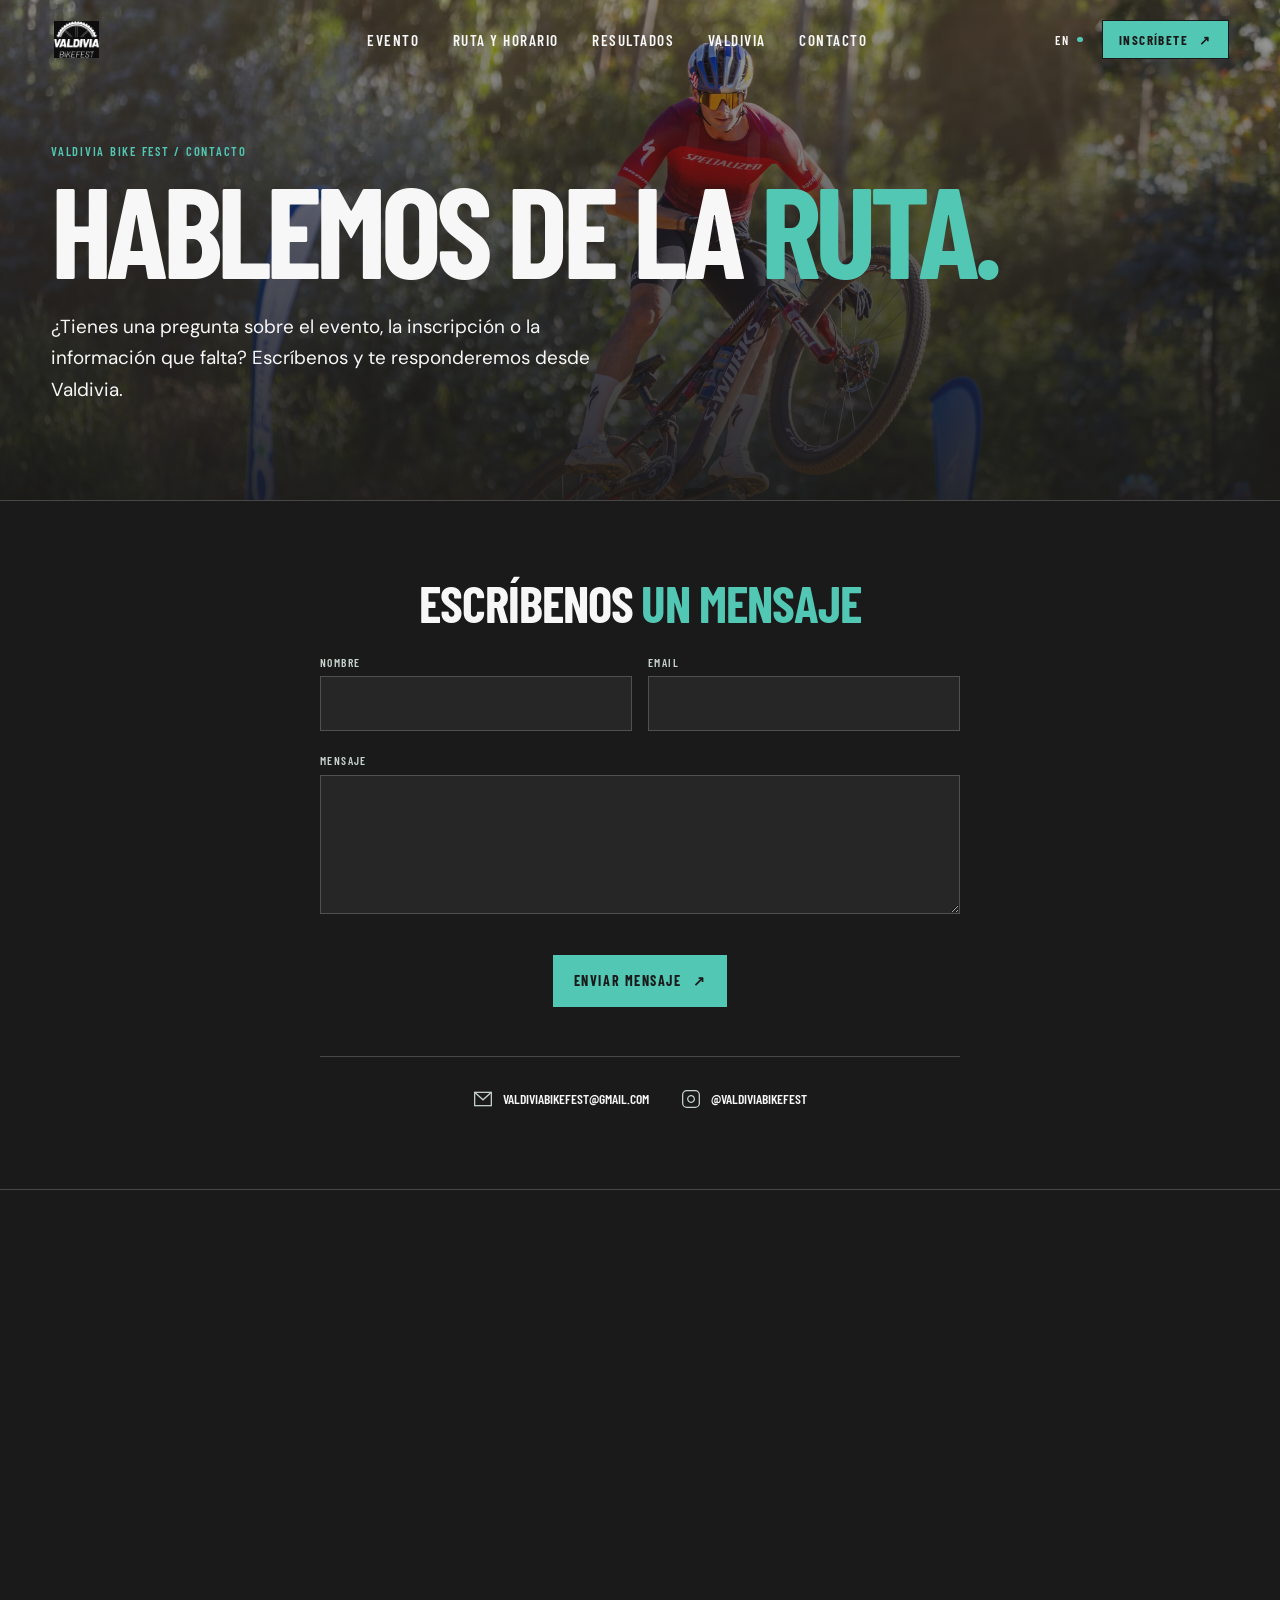
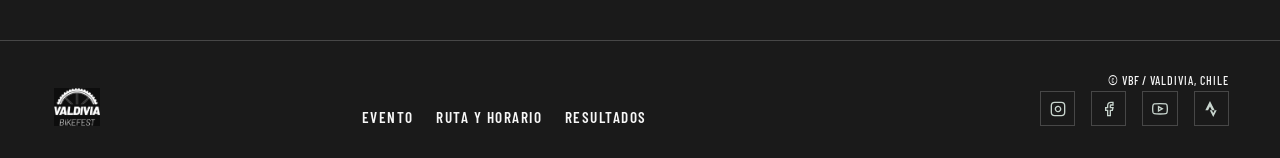
==== commit 027a8214: "Correccion menu desplegable en formato mobile" ====
--- a/contacto.html
+++ b/contacto.html
@@ -38,6 +38,7 @@
       </nav>
       <a class="button button-lime" href="https://www.eventrid.cl/eventos/mvk/valdivia-bikefest-2026" target="_blank" rel="noopener" data-registration>Inscr&iacute;bete <span>&nearr;</span></a>
     </div>
+    <div class="menu-backdrop"></div>
 
     <main class="contact-page">
       <section class="contact-hero">
--- a/styles.css
+++ b/styles.css
@@ -26,8 +26,8 @@
 .site-header { min-height: 5rem; padding: 1.05rem var(--pad); display: flex; align-items: center; gap: 2rem; border-bottom: 1px solid transparent; position: fixed; top: 0; left: 0; right: 0; z-index: 20; background: transparent; box-shadow: none; transition: background .3s ease, box-shadow .3s ease, border-color .3s ease; }
 .site-header.is-scrolled { background: var(--ink); box-shadow: 0 8px 24px rgba(0,0,0,.22); border-bottom-color: rgba(247,247,247,.28); }
 .wordmark { display: inline-flex; align-items: center; min-width: 8rem; }
-.wordmark-logo { display: block; width: clamp(6rem, 8vw, 7.5rem); height: auto; filter: invert(1); }
-.wordmark::before { content: ""; display: block; width: clamp(6rem, 8vw, 7.5rem); aspect-ratio: 1.35; background: url("img/logo%20cropped.png") center / contain no-repeat; filter: invert(1); }
+.wordmark-logo { display: block; width: clamp(3rem, 4vw, 3.75rem); height: auto; filter: invert(1); }
+.wordmark::before { content: ""; display: block; width: clamp(3rem, 4vw, 3.75rem); aspect-ratio: 1.35; background: url("img/logo%20cropped.png") center / contain no-repeat; filter: invert(1); }
 .wordmark:has(.wordmark-logo)::before { display: none; }
 .wordmark-mark, .wordmark-name { position: absolute; width: 1px; height: 1px; padding: 0; margin: -1px; overflow: hidden; clip: rect(0, 0, 0, 0); white-space: nowrap; border: 0; }
 .wordmark-mark { font: 800 1.7rem/.8 var(--display); letter-spacing: -.06em; color: var(--turquoise); }
@@ -42,10 +42,15 @@
 .button { display: inline-flex; align-items: center; justify-content: center; gap: .7rem; min-height: 3.4rem; padding: .85rem 1.3rem; border: 1px solid var(--turquoise); background: var(--turquoise); color: var(--ink); font: 700 .88rem var(--display); letter-spacing: .11em; text-transform: uppercase; transition: transform .2s ease, background .2s ease, color .2s ease; }
 .button:hover { transform: translateY(-3px); background: var(--paper); border-color: var(--paper); }
 .button-small { min-height: 2.45rem; padding: .65rem 1rem; font-size: .82rem; }
-.menu-toggle { display: none; border: 0; background: transparent; padding: .5rem 0 .5rem .5rem; cursor: pointer; }
-.menu-toggle span { display: block; width: 1.55rem; height: 1px; margin: .35rem 0; background: var(--paper); }
+.menu-toggle { display: none; border: 0; background: transparent; padding: .5rem; cursor: pointer; position: relative; width: 2.55rem; height: 2.55rem; }
+.menu-toggle span { display: block; width: 1.55rem; height: 1px; background: var(--paper); position: absolute; left: 50%; margin-left: -.775rem; transition: transform .25s ease, top .25s ease; }
+.menu-toggle span:first-child { top: .85rem; }
+.menu-toggle span:last-child { top: 1.55rem; }
+.menu-toggle.is-active span:first-child { top: 1.2rem; transform: rotate(45deg); }
+.menu-toggle.is-active span:last-child { top: 1.2rem; transform: rotate(-45deg); }
 .mobile-menu { display: none; }
 .mobile-menu[hidden] { display: none !important; }
+.menu-backdrop { display: none; }
 
 .hero { min-height: 100vh; padding: calc(5rem + clamp(2rem, 6vh, 4.5rem)) var(--pad) 0; display: grid; grid-template-rows: 1fr auto; align-items: center; position: relative; overflow: hidden; }
 .hero-bg { position: absolute; inset: 0; width: 100%; height: 100%; object-fit: cover; z-index: 0; }
@@ -108,7 +113,7 @@
 .results-section { padding: clamp(5rem, 9vw, 9rem) var(--pad); display: grid; grid-template-columns: .8fr 1.2fr; gap: clamp(3rem, 9vw, 11rem); align-items: center; background: var(--paper); color: var(--ink); }.results-section .section-kicker { color: #668b22; }.results-copy p:not(.section-kicker) { max-width: 27rem; margin: 2rem 0; color: #526058; line-height: 1.65; }.results-copy .arrow-link { color: var(--ink); }.results-copy .arrow-link span { color: #668b22; }.results-board { min-height: 27rem; display: flex; flex-direction: column; border: 1px solid rgba(16,22,19,.2); }.results-board-head, .results-board-foot { display: flex; justify-content: space-between; padding: 1rem; border-bottom: 1px solid rgba(16,22,19,.2); font-size: .72rem; }.results-board-head span:last-child { color: #668b22; }.results-empty { flex: 1; padding: 3rem; display: flex; flex-direction: column; justify-content: center; background-image: linear-gradient(rgba(16,22,19,.08) 1px, transparent 1px), linear-gradient(90deg, rgba(16,22,19,.08) 1px, transparent 1px); background-size: 2.5rem 2.5rem; }.empty-cross { width: 2.1rem; height: 2.1rem; display: grid; place-items: center; margin-bottom: 1.5rem; border: 1px solid #668b22; color: #668b22; font: 400 1.3rem var(--display); }.results-empty strong { font: 700 clamp(2.5rem, 5vw, 5rem)/.82 var(--display); text-transform: uppercase; letter-spacing: -.04em; }.results-empty p { color: #526058; font-size: .92rem; }.results-board-foot { border-top: 1px solid rgba(16,22,19,.2); border-bottom: 0; color: #526058; }
 
 .valdivia-section { min-height: 42rem; display: grid; grid-template-columns: 1.3fr .7fr; background: var(--ink); color: var(--paper); }.valdivia-carousel { min-height: 42rem; position: relative; overflow: hidden; }.carousel-img { position: absolute; inset: 0; width: 100%; height: 100%; object-fit: cover; opacity: 0; transition: opacity 1.5s ease-in-out; }.carousel-img.active { opacity: 1; }.valdivia-carousel::before { content: ""; position: absolute; inset: 0; background: linear-gradient(180deg, rgba(16,22,19,.15) 0%, rgba(16,22,19,.4) 100%); z-index: 1; }.map-phrase { position: absolute; left: var(--pad); bottom: 2rem; z-index: 2; font: 700 clamp(2.1rem, 4vw, 4.5rem)/.83 var(--display); letter-spacing: -.04em; text-transform: uppercase; color: var(--paper); text-shadow: 0 2px 8px rgba(0,0,0,.4); }.valdivia-copy { padding: clamp(3rem, 7vw, 7rem) clamp(2rem, 6vw, 6rem); display: flex; flex-direction: column; align-items: flex-start; justify-content: center; }.valdivia-copy h2 { font-size: clamp(3.7rem, 6vw, 6rem); }.valdivia-copy p:not(.section-kicker) { margin: 2rem 0; max-width: 24rem; color: var(--paper); line-height: 1.65; }.valdivia-copy .arrow-link { color: var(--turquoise); }.valdivia-copy .arrow-link span { color: var(--turquoise); }
-.final-cta { padding: clamp(4rem, 8vw, 8rem) var(--pad); display: grid; grid-template-columns: 1fr 1fr 1fr; gap: 2rem; align-items: end; background: var(--brand-deep); color: var(--paper); }.final-cta .section-kicker { color: var(--paper); }.final-cta h2 { font-size: clamp(4rem, 8vw, 8rem); }.final-cta em { color: var(--ink); }.cta-coordinate { align-self: start; color: var(--paper); }.cta-actions { justify-self: end; flex-direction: column; align-items: flex-start; gap: 1.2rem; }.button-lime { border-color: var(--ink); }.final-cta .button-lime { background: var(--paper); color: var(--ink); border-color: var(--paper); }.final-cta .button-lime:hover { background: var(--ink); color: var(--paper); border-color: var(--ink); }.text-link-light { color: var(--paper); }
+.final-cta { padding: clamp(4rem, 8vw, 8rem) var(--pad); display: grid; grid-template-columns: 1fr 2fr 1fr; gap: 2rem; align-items: end; justify-items: center; background: var(--brand-deep); color: var(--paper); }.final-cta .section-kicker { color: var(--paper); }.final-cta h2 { font-size: clamp(4rem, 8vw, 8rem); }.final-cta em { color: var(--ink); }.cta-coordinate { align-self: start; color: var(--paper); }.cta-actions { justify-self: end; flex-direction: column; align-items: flex-start; gap: 1.2rem; }.button-lime { border-color: var(--ink); }.final-cta .button-lime { background: var(--paper); color: var(--ink); border-color: var(--paper); }.final-cta .button-lime:hover { background: var(--ink); color: var(--paper); border-color: var(--ink); }.text-link-light { color: var(--paper); }
 .site-footer { padding: 2rem var(--pad); display: grid; grid-template-columns: 1fr 2fr 1fr; gap: 2rem; align-items: end; border-top: 1px solid var(--line); }
 .footer-social { display: flex; gap: 1rem; align-items: center; }
 .footer-social a { display: inline-flex; align-items: center; justify-content: center; width: 2.2rem; height: 2.2rem; border: 1px solid var(--line); color: var(--paper-dim); transition: color .2s ease, border-color .2s ease, transform .2s ease; }
@@ -116,7 +121,7 @@
 .footer-social svg { width: 1rem; height: 1rem; }.footer-links { display: flex; gap: 1.4rem; flex-wrap: wrap; }.footer-meta { display: grid; justify-items: end; gap: .25rem; color: var(--paper); font: 500 .75rem var(--display); letter-spacing: .08em; text-transform: uppercase; }.toast { position: fixed; left: 50%; bottom: 1.5rem; z-index: 30; width: min(90vw, 30rem); padding: 1rem 1.2rem; transform: translateX(-50%); border: 1px solid var(--turquoise); background: var(--ink); color: var(--paper); font-size: .92rem; box-shadow: 0 1rem 3rem rgba(0,0,0,.3); }
 
 @media (max-width: 980px) { .main-nav { gap: 1rem; }.main-nav a { font-size: .85rem; }.hero-content { grid-template-columns: 1fr; }.event-section, .schedule-section, .results-section { gap: 3rem; }.final-cta { grid-template-columns: .6fr 1fr .7fr; } }
-@media (max-width: 760px) { :root { --pad: 1.25rem; }.site-header { min-height: 4.5rem; }.wordmark { min-width: auto; }.wordmark-name { display: none; }.main-nav, .header-actions .language-toggle, .header-actions .button { display: none; }.header-actions { margin-left: auto; }.menu-toggle { display: block; }.mobile-menu { display: block; position: fixed; z-index: 19; top: 4.5rem; left: 0; right: 0; padding: 1.5rem var(--pad) 2rem; background: var(--ink-soft); border-bottom: 1px solid var(--line); }.mobile-menu nav { display: grid; gap: 1rem; margin-bottom: 1.5rem; }.mobile-menu nav a { font: 700 1.7rem var(--display); text-transform: uppercase; }.mobile-menu .button { width: 100%; }.hero { min-height: 100vh; display: grid; grid-template-rows: 1fr auto; justify-content: center; }.hero::before { background: linear-gradient(180deg, rgba(26,26,26,.85) 0%, rgba(26,26,26,.6) 50%, rgba(26,26,26,.85) 100%); }.hero-content { display: block; }.hero-copy { max-width: none; }.hero h1 { font-size: clamp(4.7rem, 20vw, 8rem); }.hero-intro { max-width: 28rem; }.hero-footnote { margin-top: 3.5rem; }.status-strip { grid-template-columns: 1fr; gap: .8rem; padding-block: 1.35rem; }.status-label { justify-content: space-between; }.countdown { justify-content: flex-start; }.status-message { text-align: left; font-size: .78rem; }.section { padding-block: 5.5rem; }.event-section, .schedule-section, .results-section, .valdivia-section { display: block; }.event-intro { padding-top: 3rem; }.event-grid { display: block; margin-top: 4rem; }.event-grid-label { margin-bottom: 1.5rem; }.info-list { display: block; }.info-list li { min-height: 8rem; padding: 1.3rem 0; border-right: 0; border-bottom: 1px solid var(--line); }.route-header { display: block; padding: clamp(5rem, 10vw, 8rem) 0 clamp(3rem, 6vw, 5rem); }.route-header-copy { margin-top: 2.5rem; }.interactive-route { display: block; }.route-controls { grid-template-columns: repeat(2, 1fr); grid-template-rows: none; border-right: 0; border-bottom: 1px solid var(--line); }.route-tab { min-height: 7rem; display: block; padding: 1rem .7rem; }.route-tab span, .route-tab small { display: block; }.route-tab strong { display: block; margin: .65rem 0 .35rem; font-size: 1.35rem; }.route-tab small { font-size: .62rem; line-height: 1.25; }.route-detail { min-height: 25rem; padding: 2rem 1.25rem; }.route-detail-copy { margin: 4rem 0 3rem; }.route-data { gap: .5rem; }.route-data strong { font-size: .88rem; }.detail-footer { display: block; line-height: 1.5; }.detail-footer a { display: block; margin-top: 1.2rem; }.schedule-row { grid-template-columns: 1.5rem 1fr; gap: .7rem; padding-block: 1.1rem; }.schedule-row em { grid-column: 2; text-align: left; }.schedule-row strong { font-size: 1.25rem; }.results-section { padding-block: 5.5rem; }.results-board { min-height: 24rem; margin-top: 3.5rem; }.results-empty { padding: 2rem; }.valdivia-map { min-height: 28rem; }.map-phrase { left: 1.25rem; bottom: 1.5rem; font-size: 2.5rem; }.valdivia-copy { padding: 5rem 1.25rem; }.final-cta { display: block; padding-block: 5rem; }.final-cta h2 { margin-block: 3rem; }.cta-actions { align-items: flex-start; }.site-footer { display: block; }.footer-links { margin: 2.5rem 0; }.footer-meta { justify-items: start; } }
+@media (max-width: 760px) { :root { --pad: 1.25rem; }.site-header { min-height: 4.5rem; }.wordmark { min-width: auto; }.wordmark-name { display: none; }.main-nav, .header-actions .language-toggle, .header-actions .button { display: none; }.header-actions { margin-left: auto; }.menu-toggle { display: block; }.mobile-menu { display: block; position: fixed; z-index: 21; top: 4.5rem; left: 0; right: 0; padding: 1rem var(--pad) 2rem; background: var(--ink); border-bottom: 1px solid var(--line); visibility: hidden; opacity: 0; pointer-events: none; transform: translateY(-8px); transition: transform .32s cubic-bezier(0.16, 1, 0.3, 1), opacity .32s cubic-bezier(0.16, 1, 0.3, 1), visibility .32s cubic-bezier(0.16, 1, 0.3, 1); max-height: calc(100vh - 4.5rem); overflow-y: auto; overscroll-behavior: contain; -webkit-overflow-scrolling: touch; }.mobile-menu.is-open { visibility: visible; opacity: 1; pointer-events: auto; transform: translateY(0); }.mobile-menu nav { display: grid; gap: 0; margin-bottom: 1.5rem; padding-bottom: 1.5rem; border-bottom: 1px solid var(--line); }.mobile-menu nav a { font: 700 1.7rem var(--display); text-transform: uppercase; border-bottom: 1px solid var(--line); padding: .75rem 0; min-height: 44px; display: flex; align-items: center; position: relative; -webkit-tap-highlight-color: transparent; opacity: 0; transform: translateY(12px); transition: opacity .32s cubic-bezier(0.16, 1, 0.3, 1), transform .32s cubic-bezier(0.16, 1, 0.3, 1), color .2s ease; }.mobile-menu nav a:last-child { border-bottom: 0; }.mobile-menu nav a::before { content: ""; position: absolute; left: 0; top: 0; bottom: 0; width: 2px; background: var(--turquoise); transform: scaleX(0); transform-origin: left; transition: transform .2s ease; }.mobile-menu nav a:hover { color: var(--turquoise); }.mobile-menu nav a:hover::before { transform: scaleX(1); }.mobile-menu.is-open nav a { opacity: 1; transform: translateY(0); }.mobile-menu.is-open nav a:nth-child(1) { transition-delay: 0ms; }.mobile-menu.is-open nav a:nth-child(2) { transition-delay: 40ms; }.mobile-menu.is-open nav a:nth-child(3) { transition-delay: 80ms; }.mobile-menu.is-open nav a:nth-child(4) { transition-delay: 120ms; }.mobile-menu.is-open nav a:nth-child(5) { transition-delay: 160ms; }.mobile-menu.is-open nav a:hover { transition-delay: 0ms; }.mobile-menu .button { width: 100%; }.menu-backdrop { display: block; position: fixed; inset: 0; z-index: 20; background: rgba(26, 26, 26, 0.6); opacity: 0; visibility: hidden; pointer-events: none; transition: opacity .32s cubic-bezier(0.16, 1, 0.3, 1), visibility .32s cubic-bezier(0.16, 1, 0.3, 1); }.menu-backdrop.is-open { opacity: 1; visibility: visible; pointer-events: auto; }.hero { min-height: 100vh; display: grid; grid-template-rows: 1fr auto; justify-content: center; }.hero::before { background: linear-gradient(180deg, rgba(26,26,26,.85) 0%, rgba(26,26,26,.6) 50%, rgba(26,26,26,.85) 100%); }.hero-content { display: block; }.hero-copy { max-width: none; }.hero h1 { font-size: clamp(4.7rem, 20vw, 8rem); }.hero-intro { max-width: 28rem; }.hero-footnote { margin-top: 3.5rem; }.status-strip { grid-template-columns: 1fr; gap: .8rem; padding-block: 1.35rem; }.status-label { justify-content: space-between; }.countdown { justify-content: flex-start; }.status-message { text-align: left; font-size: .78rem; }.section { padding-block: 5.5rem; }.event-section, .schedule-section, .results-section, .valdivia-section { display: block; }.event-intro { padding-top: 3rem; }.event-grid { display: block; margin-top: 4rem; }.event-grid-label { margin-bottom: 1.5rem; }.info-list { display: block; }.info-list li { min-height: 8rem; padding: 1.3rem 0; border-right: 0; border-bottom: 1px solid var(--line); }.route-header { display: block; padding: clamp(5rem, 10vw, 8rem) 0 clamp(3rem, 6vw, 5rem); }.route-header-copy { margin-top: 2.5rem; }.interactive-route { display: block; }.route-controls { grid-template-columns: repeat(2, 1fr); grid-template-rows: none; border-right: 0; border-bottom: 1px solid var(--line); }.route-tab { min-height: 7rem; display: block; padding: 1rem .7rem; }.route-tab span, .route-tab small { display: block; }.route-tab strong { display: block; margin: .65rem 0 .35rem; font-size: 1.35rem; }.route-tab small { font-size: .62rem; line-height: 1.25; }.route-detail { min-height: 25rem; padding: 2rem 1.25rem; }.route-detail-copy { margin: 4rem 0 3rem; }.route-data { gap: .5rem; }.route-data strong { font-size: .88rem; }.detail-footer { display: block; line-height: 1.5; }.detail-footer a { display: block; margin-top: 1.2rem; }.schedule-row { grid-template-columns: 1.5rem 1fr; gap: .7rem; padding-block: 1.1rem; }.schedule-row em { grid-column: 2; text-align: left; }.schedule-row strong { font-size: 1.25rem; }.results-section { padding-block: 5.5rem; }.results-board { min-height: 24rem; margin-top: 3.5rem; }.results-empty { padding: 2rem; }.valdivia-map { min-height: 28rem; }.map-phrase { left: 1.25rem; bottom: 1.5rem; font-size: 2.5rem; }.valdivia-copy { padding: 5rem 1.25rem; }.final-cta { display: block; padding-block: 5rem; }.final-cta h2 { margin-block: 3rem; }.cta-actions { align-items: flex-start; }.site-footer { display: block; }.footer-links { margin: 2.5rem 0; }.footer-meta { justify-items: start; } }
 @media (max-width: 760px) { .schedule-section { background-attachment: scroll; } }
 @media (prefers-reduced-motion: reduce) { *, *::before, *::after { scroll-behavior: auto !important; animation-duration: .01ms !important; transition-duration: .01ms !important; } .schedule-section { background-attachment: scroll; } }
 
@@ -155,7 +160,7 @@
 .city-page-copy p { color: #526058; }
 .contact-page { padding: 0; }
 
-.contact-hero { position: relative; min-height: 50vh; padding: clamp(4rem, 8vw, 6rem) var(--pad); overflow: hidden; }
+.contact-hero { position: relative; height: 500px; padding: clamp(9rem, 5vw, 10rem) var(--pad); overflow: hidden; }
 .contact-hero-bg { position: absolute; inset: 0; z-index: 0; }
 .contact-hero-bg img { width: 100%; height: 100%; object-fit: cover; object-position: top center; display: block; }
 .contact-hero-overlay { position: absolute; inset: 0; z-index: 1; background: linear-gradient(180deg, rgba(26,26,26,.4) 0%, rgba(26,26,26,.7) 50%, rgba(26,26,26,.9) 100%); }
@@ -167,11 +172,11 @@
 /* Fixed hero dimensions on desktop: language switching changes text length, not layout. */
 @media (min-width: 761px) {
   .route-hero { height: calc(100vh - 13rem); min-height: 0; display: flex; flex-direction: column; justify-content: center; padding-block: 6rem 4rem; }
-  .contact-hero { height: 50vh; min-height: 0; display: flex; flex-direction: column; justify-content: center; padding-block: 4rem 0; }
+  .contact-hero { height: 500px; min-height: 0; display: flex; flex-direction: column; justify-content: flex-start; }
 }
 @media (min-width: 981px) {
   .route-hero { height: calc(100vh - var(--event-strip-h)); }
-  .contact-hero { height: 50vh; }
+  .contact-hero { height: 500px; }
   .route-event-strip { height: var(--event-strip-h); }
   .route-event-grid { height: 100%; }
   .route-event-item { height: 100%; justify-content: center; padding-block: 0; }
@@ -230,10 +235,10 @@
   .route-page-copy, .city-page-copy { padding: 3rem 1.25rem; }
   .results-page-board { min-height: 28rem; margin-top: 5rem; }
   .results-page-board .results-empty { min-height: 20rem; }
-  .contact-hero { min-height: 45vh; }
+  .contact-hero { height: 500px; }
   .contact-form-title { font-size: clamp(1.4rem, 6vw, 2rem); white-space: normal; }
-  .contact-form-row { grid-template-columns: 1fr; gap: 0; }
-  .contact-channels-compact { flex-direction: column; gap: 1rem; align-items: center; }
+  .contact-form-row { grid-template-columns: 1fr; gap: 1.5rem; }
+  .contact-channels-compact { flex-direction: row; gap: 1rem; align-items: center; }
   .contact-map-iframe { height: 300px; }
   .contact-gallery-item { width: clamp(15.5rem, 65vw, 21rem); }
 }
@@ -395,6 +400,7 @@
   .valdivia-presentation { scroll-behavior: auto; scroll-snap-type: none; }
   .destination-section { scroll-snap-align: none; }
   .animate-on-scroll { opacity: 1; transform: none; transition: none; }
+  .results-hero-bg .carousel-img { transition: none; }
 }
 
 /* Route Page - Circuits Section */
@@ -436,7 +442,11 @@
 .event-page { padding: 0; }
 
 /* 1. Event Hero */
-.event-hero { position: relative; height: calc(100vh - 7.5rem); min-height: 0; padding: clamp(5rem, 10vw, 10rem) var(--pad); overflow: hidden; display: flex; align-items: flex-end; }
+/* ===== EVENT PAGE — HERO + ORGANIZERS VIEWPORT ===== */
+.hero-organizers-wrap { display: flex; flex-direction: column; min-height: calc(100vh - 7.5rem); }
+.event-hero { flex: 0 0 auto; }
+
+.event-hero { position: relative; height: calc(100vh - 7.5rem); min-height: 0; padding: clamp(9rem, 5vw, 10rem) var(--pad); overflow: hidden; display: flex; align-items: flex-start; }
 .event-hero-bg { position: absolute; inset: 0; z-index: 0; }
 .event-hero-bg img { width: 100%; height: 100%; object-fit: cover; display: block; }
 .event-hero-overlay { position: absolute; inset: 0; z-index: 1; background: linear-gradient(180deg, rgba(26,26,26,.25) 0%, rgba(26,26,26,.5) 40%, rgba(26,26,26,.92) 100%); }
@@ -520,11 +530,11 @@
 .registration-note { font-size: .85rem !important; color: var(--paper-dim) !important; margin-top: 1.5rem !important; }
 
 /* 8. Event Organizers */
-.event-organizers-section { padding: clamp(3rem, 6vw, 5rem) var(--pad); background: var(--ink); border-top: 1px solid var(--line); }
-.event-organizers-grid { display: grid; grid-template-columns: repeat(3, 1fr); gap: 0; border-top: 1px solid var(--line); }
-.organizer-block { padding: 1.5rem; border-bottom: 1px solid var(--line); border-right: 1px solid var(--line); display: flex; flex-direction: column; gap: .4rem; }
+.event-organizers-section { flex: 1; background: var(--ink); border-top: 1px solid var(--line); display: flex; align-items: stretch; }
+.event-organizers-grid { display: grid; grid-template-columns: repeat(3, 1fr); gap: 0; width: 100%; border-top: 1px solid var(--line); }
+.organizer-block { padding: 2rem; border-bottom: 1px solid var(--line); border-right: 1px solid var(--line); display: flex; flex-direction: column; gap: .4rem; }
 .organizer-block:last-child { border-right: 0; }
-.organizer-role { font: 600 .6rem/1 var(--display); letter-spacing: .12em; text-transform: uppercase; color: var(--paper-dim); }
+.organizer-role { font: 600 .6rem/1 var(--display); letter-spacing: .12em; text-transform: uppercase; color: var(--turquoise); }
 .organizer-name { font: 700 1.2rem/.95 var(--display); text-transform: uppercase; color: var(--paper); }
 .organizer-detail { font: 400 .8rem/1.3 var(--body); color: var(--paper-dim); }
 
@@ -576,6 +586,8 @@
 .event-international-section h2 { font: 700 clamp(3rem, 6vw, 6rem)/.82 var(--display); text-transform: uppercase; letter-spacing: -.04em; color: var(--paper); margin: .5rem 0 2.5rem; }
 .event-international-section h2 em { color: var(--turquoise); }
 .event-international-content { display: grid; grid-template-columns: 1.2fr .8fr; gap: clamp(2rem, 6vw, 5rem); align-items: start; }
+.event-international-text { display: flex; flex-direction: column; gap: 2rem; }
+.event-international-text .arrow-link { margin-top: 0; }
 .event-international-lead { font: 400 clamp(1rem, 1.5vw, 1.15rem)/1.65 var(--body); color: var(--paper); margin: 0; max-width: 40rem; }
 .event-international-lead strong { color: var(--turquoise); font-weight: 600; }
 .event-international-data { border-top: 1px solid var(--line); }
@@ -584,10 +596,13 @@
 .international-value { font: 700 .95rem/.95 var(--display); text-transform: uppercase; color: var(--turquoise); text-align: right; }
 
 /* 5. Event Community */
-.event-community-section { padding: clamp(4rem, 8vw, 6rem) var(--pad); background: var(--ink); border-top: 1px solid var(--line); }
+.event-community-section { position: relative; padding: clamp(4rem, 8vw, 6rem) var(--pad); overflow: hidden; background: var(--ink); }
+.event-community-section::after { content: ""; position: absolute; inset: 0; background: url('img/comunidad.avif') center / cover no-repeat; z-index: 0; }
+.event-community-section::before { content: ""; position: absolute; inset: 0; background: linear-gradient(180deg, rgba(26,26,26,.82) 0%, rgba(26,26,26,.7) 50%, rgba(26,26,26,.82) 100%); z-index: 1; }
+.event-community-section > * { position: relative; z-index: 2; }
 .event-community-section h2 { font: 700 clamp(3rem, 6vw, 6rem)/.82 var(--display); text-transform: uppercase; letter-spacing: -.04em; color: var(--paper); margin: .5rem 0 2rem; }
 .event-community-section h2 em { color: var(--turquoise); }
-.event-community-content > p { font: 400 clamp(1rem, 1.5vw, 1.15rem)/1.65 var(--body); color: var(--paper); margin: 0 0 3rem; max-width: 42rem; }
+.event-community-section > p:not(.section-kicker) { font: 400 clamp(1rem, 1.5vw, 1.15rem)/1.65 var(--body); color: var(--paper); margin: 0 0 3rem; max-width: 42rem; }
 .event-community-features { display: grid; grid-template-columns: repeat(3, 1fr); gap: 0; border-top: 1px solid var(--line); }
 .community-feature { padding: clamp(1.5rem, 3vw, 2rem); border-bottom: 1px solid var(--line); border-right: 1px solid var(--line); }
 .community-feature:last-child { border-right: 0; }
@@ -677,6 +692,7 @@
   .route-event-grid { grid-template-columns: 1fr; }
   .route-event-item { border-right: 0; }
   /* Event page mobile */
+  .hero-organizers-wrap { min-height: auto; }
   .event-hero { height: calc(100vh - 22.5rem); min-height: 0; align-items: flex-end; padding-block: 5rem 3rem; }
   .event-schedule-row { grid-template-columns: 2.5rem 1fr; gap: .8rem; padding-block: 1rem; }
   .event-schedule-row .schedule-status { grid-column: 2; justify-self: start; }
@@ -687,3 +703,61 @@
   .congress-header h2 { font-size: clamp(1.5rem, 5vw, 2.5rem); }
 }
 
+/* === Resultados page (hero crossfade + demo results board) === */
+.results-page { background: var(--ink); }
+.results-hero { position: relative; height: 550px; min-height: 0; padding: clamp(9rem, 5vw, 10rem) var(--pad); overflow: hidden; display: flex; align-items: flex-start; }
+.results-hero-bg { position: absolute; inset: 0; z-index: 0; }
+.results-hero-bg .carousel-img { width: 100%; height: 100%; object-fit: cover; display: block; position: absolute; inset: 0; opacity: 0; transition: opacity 1.5s ease-in-out; }
+.results-hero-bg .carousel-img.active { opacity: 1; }
+.results-hero-overlay { position: absolute; inset: 0; z-index: 1; background: linear-gradient(180deg, rgba(26,26,26,.25) 0%, rgba(26,26,26,.5) 40%, rgba(26,26,26,.92) 100%); }
+.results-hero .inner-intro { position: relative; z-index: 2; max-width: none; }
+.results-hero .section-kicker { color: var(--turquoise); }
+.results-hero .inner-intro > p:last-child { margin-top: 2rem; color: var(--paper); font-size: 1.18rem; line-height: 1.65; max-width: 34rem; }
+
+.results-content { padding: clamp(4rem, 7vw, 7rem) var(--pad); background: var(--ink); }
+.results-note-bar { display: flex; align-items: center; gap: 1.25rem; padding: 1rem 1.25rem; border: 1px solid var(--line); margin-bottom: 2rem; }
+.results-demo-badge { font: 600 .72rem/1 var(--display); letter-spacing: .14em; text-transform: uppercase; color: var(--ink); background: var(--turquoise); padding: .45rem .8rem; white-space: nowrap; }
+.results-note-bar p { margin: 0; color: var(--paper-dim); font-size: .9rem; }
+
+.results-board-wrap { border: 1px solid var(--line); display: flex; flex-direction: column; }
+.results-board-head { display: flex; justify-content: space-between; padding: 1rem 1.25rem; border-bottom: 1px solid var(--line); font: 600 .78rem/1.2 var(--display); letter-spacing: .14em; text-transform: uppercase; color: var(--paper); }
+.results-board-head span:last-child { color: var(--turquoise); }
+.results-board-foot { display: flex; justify-content: space-between; padding: 1rem 1.25rem; border-top: 1px solid var(--line); font: 600 .72rem/1.2 var(--display); letter-spacing: .14em; text-transform: uppercase; color: var(--paper-dim); }
+
+.results-tabs { display: flex; border-bottom: 1px solid var(--line); }
+.results-tab { flex: 1; padding: 1rem; background: transparent; border: 0; border-right: 1px solid var(--line); color: var(--paper-dim); font: 700 1rem/1 var(--display); letter-spacing: .08em; text-transform: uppercase; cursor: pointer; transition: background .2s, color .2s; }
+.results-tab:last-child { border-right: 0; }
+.results-tab.is-active { background: var(--turquoise); color: var(--ink); }
+.results-tab:focus-visible { outline: 2px solid var(--turquoise); outline-offset: -2px; }
+
+.results-chips { display: flex; flex-wrap: wrap; gap: 0; border-bottom: 1px solid var(--line); }
+.results-chip { padding: .7rem 1.1rem; background: transparent; border: 0; border-right: 1px solid var(--line); border-bottom: 1px solid var(--line); color: var(--paper-dim); font: 600 .72rem/1 var(--display); letter-spacing: .1em; text-transform: uppercase; cursor: pointer; transition: color .2s; }
+.results-chip.is-active { color: var(--turquoise); }
+.results-chip:hover { color: var(--paper); }
+.results-chip:focus-visible { outline: 2px solid var(--turquoise); outline-offset: -2px; }
+
+.results-table-wrap { overflow-x: auto; }
+.results-table { width: 100%; border-collapse: collapse; min-width: 640px; }
+.results-table thead th { padding: 1rem 1.25rem; text-align: left; font: 600 .72rem/1 var(--display); letter-spacing: .14em; text-transform: uppercase; color: var(--paper-dim); border-bottom: 1px solid var(--line); background: rgba(247,247,247,.02); }
+.results-table tbody td { padding: .85rem 1.25rem; border-bottom: 1px solid rgba(247,247,247,.06); color: var(--paper); font-size: .92rem; }
+.results-table tbody tr:hover { background: rgba(247,247,247,.03); }
+.results-table tbody tr[hidden] { display: none; }
+.results-table td:first-child { font: 700 1rem/1 var(--display); letter-spacing: .02em; }
+.results-table tbody tr[data-podium="1"] td:first-child { color: var(--turquoise); }
+.results-table td:nth-child(6) { font-variant-numeric: tabular-nums; font-family: var(--display); }
+.results-table td:nth-child(7) { font-variant-numeric: tabular-nums; color: var(--paper-dim); font-family: var(--display); }
+.results-panel[hidden] { display: none; }
+
+@media (max-width: 980px) {
+  .results-hero { height: calc(100vh - 12rem); }
+}
+@media (max-width: 760px) {
+  .results-hero { height: 55vh; min-height: 32rem; }
+  .results-chips { overflow-x: auto; flex-wrap: nowrap; }
+  .results-chip { white-space: nowrap; }
+  .results-table td:nth-child(4),
+  .results-table thead th:nth-child(4),
+  .results-table td:nth-child(7),
+  .results-table thead th:nth-child(7) { display: none; }
+}
+
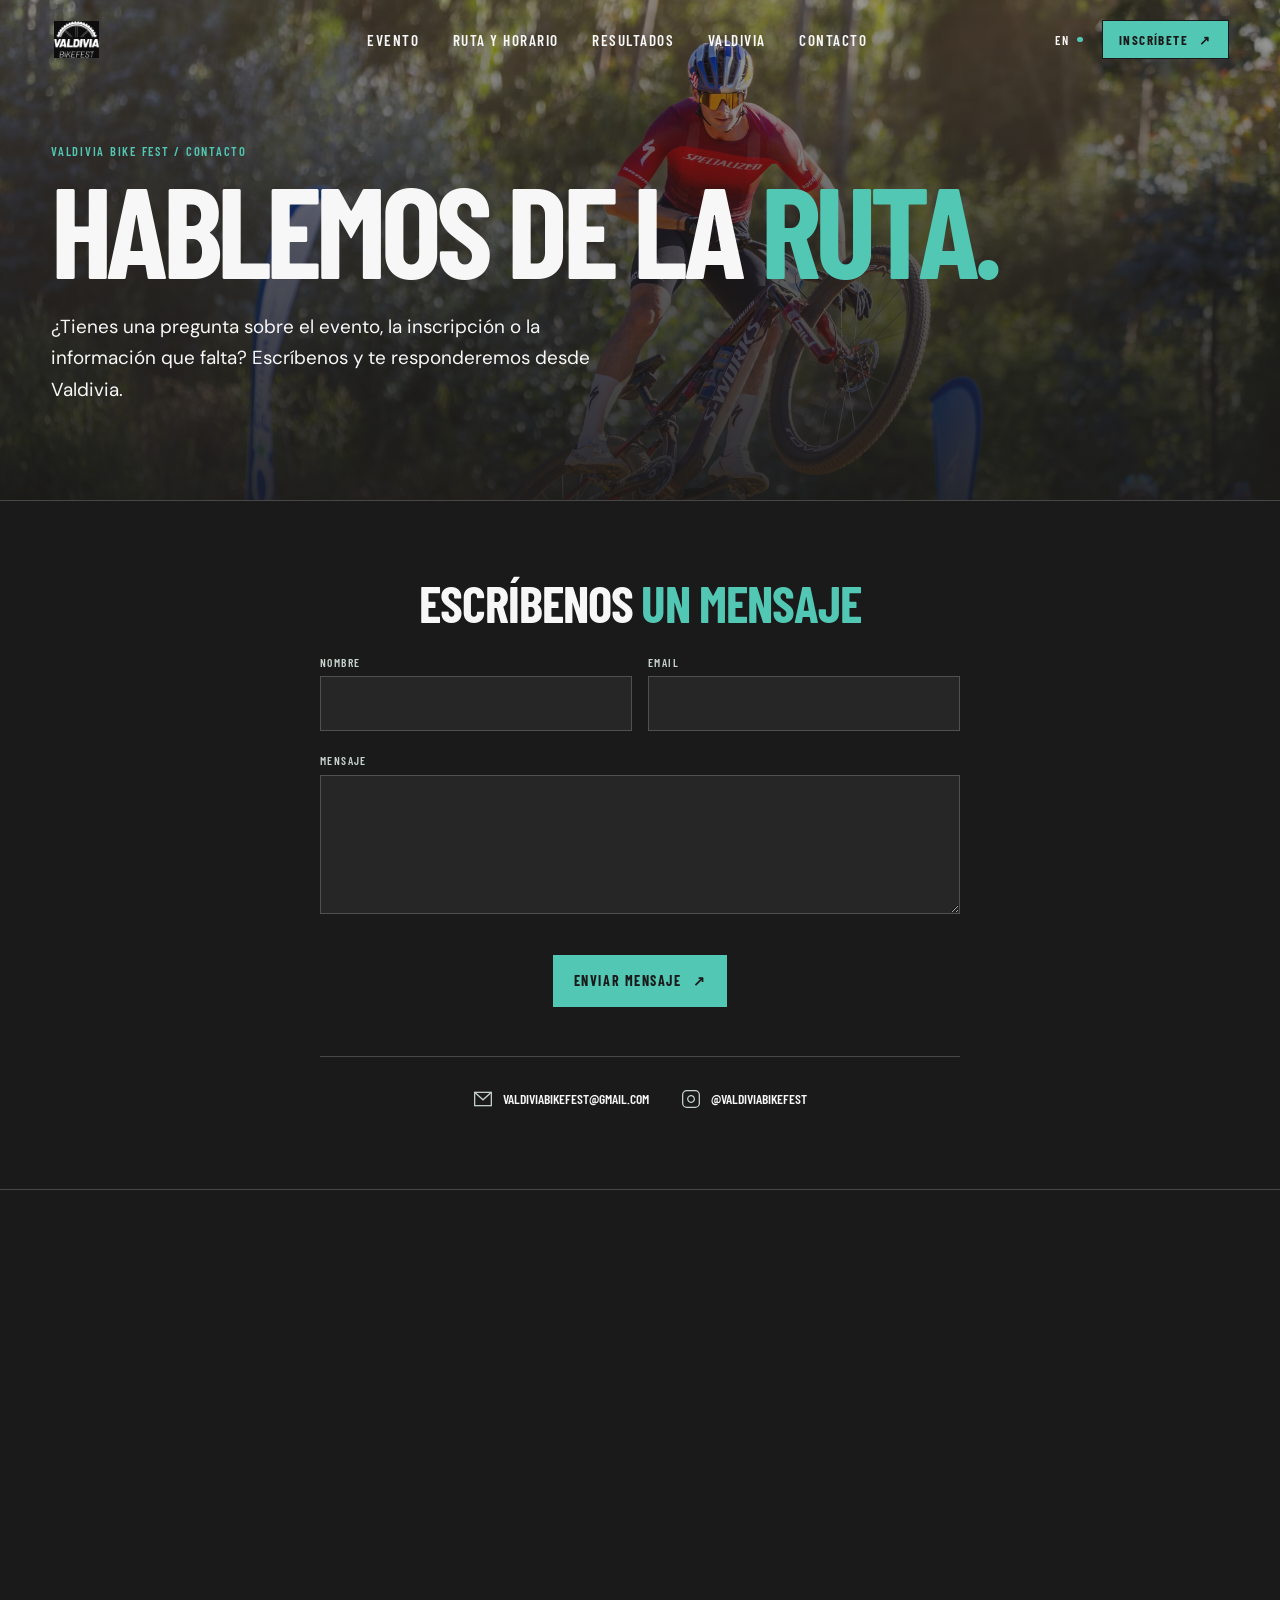
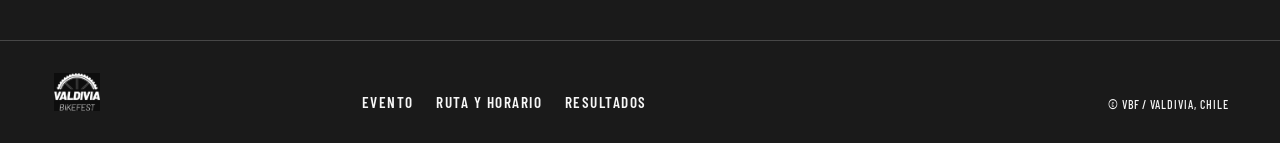
==== commit dd6f2159: "Fix footers" ====
--- a/contacto.html
+++ b/contacto.html
@@ -120,20 +120,6 @@
       </div>
       <div class="footer-meta">
         <span>&copy; VBF / Valdivia, Chile</span>
-        <div class="footer-social">
-          <a href="https://instagram.com/valdiviabikefest_" target="_blank" rel="noopener" aria-label="Instagram">
-            <svg width="18" height="18" viewBox="0 0 24 24" fill="none" stroke="currentColor" stroke-width="2"><rect x="2" y="2" width="20" height="20" rx="5"/><path d="M16 11.37A4 4 0 1 1 12.63 8 4 4 0 0 1 16 11.37z"/><line x1="17.5" y1="6.5" x2="17.51" y2="6.5"/></svg>
-          </a>
-          <a href="https://facebook.com/valdiviabikefest_" target="_blank" rel="noopener" aria-label="Facebook">
-            <svg width="18" height="18" viewBox="0 0 24 24" fill="none" stroke="currentColor" stroke-width="2"><path d="M18 2h-3a5 5 0 0 0-5 5v3H7v4h3v8h4v-8h3l1-4h-4V7a1 1 0 0 1 1-1h3z"/></svg>
-          </a>
-          <a href="https://youtube.com/" target="_blank" rel="noopener" aria-label="YouTube">
-            <svg width="18" height="18" viewBox="0 0 24 24" fill="none" stroke="currentColor" stroke-width="2"><path d="M22.54 6.42a2.78 2.78 0 0 0-1.94-2C18.88 4 12 4 12 4s-6.88 0-8.6.46a2.78 2.78 0 0 0-1.94 2A29 29 0 0 0 1 11.75a29 29 0 0 0 .46 5.33A2.78 2.78 0 0 0 3.4 19c1.72.46 8.6.46 8.6.46s6.88 0 8.6-.46a2.78 2.78 0 0 0 1.94-2 29 29 0 0 0 .46-5.25 29 29 0 0 0-.46-5.33z"/><polygon points="9.75 15.02 15.5 11.75 9.75 8.48 9.75 15.02"/></svg>
-          </a>
-          <a href="https://strava.com/" target="_blank" rel="noopener" aria-label="Strava">
-            <svg width="18" height="18" viewBox="0 0 24 24" fill="currentColor"><path d="M15.387 17.944l-2.089-4.116h-3.065L15.387 24l5.15-10.172h-3.066m-7.008-5.599l2.836 5.598h4.172L10.463 0l-7 13.828h4.169"/></svg>
-          </a>
-        </div>
       </div>
     </footer>
   </div>
--- a/styles.css
+++ b/styles.css
@@ -55,8 +55,8 @@
 .hero { min-height: 100vh; padding: calc(5rem + clamp(2rem, 6vh, 4.5rem)) var(--pad) 0; display: grid; grid-template-rows: 1fr auto; align-items: center; position: relative; overflow: hidden; }
 .hero-bg { position: absolute; inset: 0; width: 100%; height: 100%; object-fit: cover; z-index: 0; }
 .hero::before { content: ""; position: absolute; inset: 0; background: linear-gradient(90deg, rgba(26,26,26,.92) 0%, rgba(26,26,26,.75) 40%, rgba(26,26,26,.3) 70%, rgba(26,26,26,.1) 100%); z-index: 1; }
-.hero-content { position: relative; z-index: 2; display: grid; grid-template-columns: minmax(20rem, 1fr) minmax(0, 1fr); gap: clamp(2rem, 6vw, 7rem); align-items: start; }
-.hero-copy { max-width: 37rem; position: relative; z-index: 1; align-self: start; }
+.hero-content { position: relative; z-index: 2; display: grid; grid-template-columns: 1fr; align-items: start; }
+.hero-copy { max-width: 55rem; position: relative; z-index: 1; align-self: start; }
 .signal-line, .section-kicker, .board-topline, .board-bottomline, .route-detail-top, .results-board-head, .results-board-foot, .event-grid-label, .cta-coordinate { margin: 0; font: 600 .78rem/1.2 var(--display); letter-spacing: .14em; text-transform: uppercase; }
 .signal-line { display: flex; align-items: center; gap: .8rem; color: var(--paper); }
 .signal-rule { width: 2.7rem; height: 1px; background: var(--line); }
@@ -64,7 +64,7 @@
 h1, h2, h3, p { margin-top: 0; }
 h1, h2 { font-family: var(--display); font-weight: 700; letter-spacing: -.045em; text-transform: uppercase; }
 h1 { margin: 1.8rem 0 1.5rem; font-size: clamp(5rem, 10vw, 9rem); line-height: .79; }
-.hero-intro { max-width: 34rem; margin-bottom: 2rem; color: var(--paper); font-size: clamp(1.05rem, 1.6vw, 1.2rem); line-height: 1.65; }
+.hero-intro { margin-bottom: 2rem; color: var(--paper); font-size: clamp(1.05rem, 1.6vw, 1.2rem); line-height: 1.65; }
 .hero-actions, .cta-actions { display: flex; align-items: center; gap: 1.5rem; }
 .text-link, .arrow-link { display: inline-flex; align-items: center; gap: .7rem; font: 700 .88rem var(--display); letter-spacing: .1em; text-transform: uppercase; }
 .text-link span, .arrow-link span { color: var(--turquoise); font-size: 1.2em; transition: transform .2s ease; }
@@ -100,17 +100,43 @@
 .section-heading h2, .schedule-title h2, .results-copy h2, .valdivia-copy h2, .final-cta h2 { margin: .9rem 0 0; font-size: clamp(3.8rem, 7vw, 7.2rem); line-height: .8; }
 .section-kicker { color: var(--turquoise); }.event-section { display: grid; grid-template-columns: 1.08fr .92fr; column-gap: clamp(2rem, 8vw, 10rem); }
 .event-intro { padding-top: 3rem; max-width: 27rem; }.lead-copy { margin-bottom: 2rem; font-size: 1.18rem; line-height: 1.65; color: var(--paper); }.arrow-link { color: var(--turquoise); }
-.event-grid { grid-column: 1 / -1; display: grid; grid-template-columns: 1.08fr 2fr; border-top: 1px solid var(--line); padding-top: 1.25rem; }.event-grid-label { color: var(--paper); }.info-list { list-style: none; margin: 0; padding: 0; display: grid; grid-template-columns: repeat(3, 1fr); gap: 1rem; }.info-list li { padding-right: 1rem; border-right: 1px solid var(--line); display: grid; grid-template-columns: 2.5rem 1fr; align-content: start; gap: .8rem; }.info-list li:last-child { border: 0; }.info-list span { color: var(--turquoise); font: 600 .85rem var(--display); }.info-list strong { font: 700 1.35rem/1 var(--display); letter-spacing: -.02em; text-transform: uppercase; }.info-list em { grid-column: 2; margin-top: .4rem; color: var(--paper); font: 400 .88rem/1.4 var(--body); }
-
-#event-title { min-height: 3.2em; }
+.event-grid { grid-column: 1 / -1; display: grid; grid-template-columns: 1.08fr 2fr; border-top: 1px solid var(--line); padding-top: 1.25rem; margin-top: 1rem; }.event-grid-label { color: var(--paper); }.info-list { list-style: none; margin: 0; padding: 0; display: grid; grid-template-columns: repeat(3, 1fr); gap: 1rem; }.info-list li { padding-right: 1rem; border-right: 1px solid var(--line); display: grid; grid-template-columns: 2.5rem 1fr; align-content: start; gap: .8rem; }.info-list li:last-child { border: 0; }.info-list span { color: var(--turquoise); font: 600 .85rem var(--display); }.info-list strong { font: 700 1.35rem/1 var(--display); letter-spacing: -.02em; text-transform: uppercase; }.info-list em { grid-column: 2; margin-top: .4rem; color: var(--paper); font: 400 .88rem/1.4 var(--body); }
+
+
 .event-intro .lead-copy { min-height: 6.6em; }
 .info-list em { min-height: 2.8em; }
 @media (min-width: 761px) and (max-width: 1200px) { .info-list strong { min-height: 3em; } }
 
-.route-section { position: relative; padding-top: 0; padding-bottom: 0; background: url('img/terreno.avif') center / cover no-repeat; }.route-section::before { content: ""; position: absolute; inset: 0; background: linear-gradient(180deg, rgba(26,26,26,.65) 0%, rgba(26,26,26,.45) 40%, rgba(26,26,26,.72) 100%); z-index: 0; }.route-section > * { position: relative; z-index: 1; }.route-header { display: flex; justify-content: space-between; gap: 3rem; align-items: end; margin-bottom: 0; padding: clamp(6rem, 12vw, 4rem) 0 clamp(4rem, 8vw, 4rem); }.route-header-copy { width: min(100%, 25rem); margin-bottom: .25rem; color: var(--paper); line-height: 1.65; }.interactive-route { display: grid; grid-template-columns: .65fr 1.35fr; border-top: 1px solid var(--line); border-bottom: 1px solid var(--line); background: var(--ink); padding-bottom: clamp(3rem, 6vw, 6rem); height: 36rem; overflow: hidden; }.route-controls { display: grid; grid-template-rows: repeat(2, 1fr); border-right: 1px solid var(--line); overflow: hidden; }.route-tab { width: 100%; height: 100%; min-height: 9rem; display: grid; grid-template-columns: 2.5rem 1fr; grid-template-rows: auto 1fr; align-content: center; gap: .3rem 1rem; padding: 1.25rem; text-align: left; background: transparent; border: 0; border-bottom: 1px solid var(--line); cursor: pointer; transition: background .2s ease, color .2s ease; overflow: hidden; }.route-tab:last-child { border-bottom: 0; }.route-tab span { grid-row: 1 / 3; color: var(--turquoise); font: 600 .88rem var(--display); }.route-tab strong { font: 700 2rem/.85 var(--display); letter-spacing: -.02em; text-transform: uppercase; }.route-tab small { color: var(--paper); font-size: .88rem; overflow: hidden; text-overflow: ellipsis; display: -webkit-box; -webkit-line-clamp: 2; -webkit-box-orient: vertical; line-height: 1.3; }.route-tab:hover, .route-tab.is-active { background: var(--turquoise); color: var(--ink); }.route-tab.is-active span, .route-tab:hover span { color: var(--ink); }.route-tab.is-active small, .route-tab:hover small { color: rgba(16,22,19,.7); }.route-detail { padding: 1.25rem 3rem; display: flex; flex-direction: column; justify-content: space-between; height: 100%; overflow: hidden; }.route-detail-header { display: flex; flex-direction: column; }.route-detail-footer { display: flex; flex-direction: column; }.route-detail-top { display: flex; justify-content: space-between; color: var(--paper); }.route-detail-copy { max-width: 35rem; overflow: hidden; }.route-detail h3 { margin: 1.2rem 0 .75rem; font: 700 clamp(3rem, 6vw, 6rem)/.85 var(--display); letter-spacing: -.04em; text-transform: uppercase; }.route-detail p { margin: 0; color: var(--paper); max-width: 35rem; line-height: 1.65; overflow: hidden; display: -webkit-box; -webkit-line-clamp: 3; -webkit-box-orient: vertical; }.route-data { display: grid; grid-template-columns: repeat(3, 1fr); gap: 1rem; padding-top: 1.25rem; border-top: 1px solid var(--line); }.route-data div { display: grid; gap: .35rem; }.route-data span { color: var(--paper); font: 600 .6rem var(--display); letter-spacing: .12em; text-transform: uppercase; }.route-data strong { font: 600 1.1rem var(--display); text-transform: uppercase; }.detail-footer { display: flex; justify-content: space-between; gap: 1rem; align-items: center; margin-top: 2rem; color: var(--paper); font-size: .7rem; }.detail-footer a { color: var(--turquoise); font-weight: 700; text-transform: uppercase; font-family: var(--display); letter-spacing: .08em; }
+.route-section { position: relative; padding-top: 0; padding-bottom: 0; background: url('img/terreno.avif') center / cover no-repeat; }.route-section::before { content: ""; position: absolute; inset: 0; background: linear-gradient(180deg, rgba(26,26,26,.65) 0%, rgba(26,26,26,.45) 40%, rgba(26,26,26,.72) 100%); z-index: 0; }.route-section > * { position: relative; z-index: 1; }.route-header { display: flex; justify-content: space-between; gap: 3rem; align-items: end; margin-bottom: 0; padding: clamp(6rem, 12vw, 4rem) 0 clamp(4rem, 8vw, 4rem); }.route-header-copy { width: min(100%, 25rem); margin-bottom: .25rem; color: var(--paper); line-height: 1.65; }.interactive-route { display: grid; grid-template-columns: .65fr 1.35fr; border-top: 1px solid var(--line); border-bottom: 1px solid var(--line); background: var(--ink); overflow: hidden; }.route-controls { display: grid; grid-template-rows: repeat(2, 1fr); border-right: 1px solid var(--line); overflow: hidden; }.route-tab { width: 100%; height: 100%; min-height: 9rem; display: grid; grid-template-columns: 2.5rem 1fr; grid-template-rows: auto 1fr; align-content: center; gap: .3rem 1rem; padding: 1.25rem; text-align: left; background: transparent; border: 0; border-bottom: 1px solid var(--line); cursor: pointer; transition: background .2s ease, color .2s ease; overflow: hidden; }.route-tab:last-child { border-bottom: 0; }.route-tab span { grid-row: 1 / 3; color: var(--turquoise); font: 600 .88rem var(--display); }.route-tab strong { font: 700 2rem/.85 var(--display); letter-spacing: -.02em; text-transform: uppercase; }.route-tab small { color: var(--paper); font-size: .88rem; overflow: hidden; text-overflow: ellipsis; display: -webkit-box; -webkit-line-clamp: 2; -webkit-box-orient: vertical; line-height: 1.3; }.route-tab:hover, .route-tab.is-active { background: var(--turquoise); color: var(--ink); }.route-tab.is-active span, .route-tab:hover span { color: var(--ink); }.route-tab.is-active small, .route-tab:hover small { color: rgba(16,22,19,.7); }.route-detail { padding: 1.25rem 3rem; display: flex; flex-direction: column; justify-content: space-between; height: 100%; overflow: hidden; }.route-detail-header { display: flex; flex-direction: column; }.route-detail-footer { display: flex; flex-direction: column; margin-top: 1rem; }.route-detail-top { display: flex; justify-content: space-between; color: var(--paper); }.route-detail-copy { max-width: 35rem; overflow: hidden; }.route-detail h3 { margin: 1.2rem 0 .75rem; font: 700 clamp(3rem, 6vw, 6rem)/.85 var(--display); letter-spacing: -.04em; text-transform: uppercase; }.route-detail p { margin: 0; color: var(--paper); max-width: 35rem; line-height: 1.65; overflow: hidden; display: -webkit-box; -webkit-line-clamp: 3; -webkit-box-orient: vertical; }.route-data { display: grid; grid-template-columns: repeat(3, 1fr); gap: 1rem; padding-top: 1.25rem; border-top: 1px solid var(--line); }.route-data div { display: grid; gap: .35rem; }.route-data span { color: var(--paper); font: 600 .6rem var(--display); letter-spacing: .12em; text-transform: uppercase; }.route-data strong { font: 600 1.1rem var(--display); text-transform: uppercase; }.detail-footer { display: flex; justify-content: space-between; gap: 1rem; align-items: center; margin-top: 2rem; color: var(--paper); font-size: .7rem; }.detail-footer a { color: var(--turquoise); font-weight: 700; text-transform: uppercase; font-family: var(--display); letter-spacing: .08em; }
 
 .schedule-section { position: relative; display: grid; grid-template-columns: .9fr 1.1fr; gap: clamp(2rem, 8vw, 10rem); background: url('img/bajada.avif') center / cover no-repeat fixed; overflow: hidden; }.schedule-section::before { content: ""; position: absolute; inset: 0; background: linear-gradient(180deg, rgba(26,26,26,.82) 0%, rgba(26,26,26,.7) 50%, rgba(26,26,26,.82) 100%); z-index: 0; }.schedule-section > * { position: relative; z-index: 1; }.schedule-title { align-self: start; }.schedule-list { border-top: 1px solid var(--line); }.schedule-row { display: grid; grid-template-columns: 2.5rem 1fr auto; gap: 1rem; align-items: center; min-height: 6.6rem; border-bottom: 1px solid var(--line); }.schedule-row time { color: var(--turquoise); font: 600 .88rem var(--display); }.schedule-row div { display: grid; gap: .2rem; }.schedule-row strong { font: 700 1.45rem/.95 var(--display); text-transform: uppercase; }.schedule-row span, .schedule-row em { color: var(--paper); font-size: .85rem; font-style: normal; }.schedule-row em { text-align: right; }
-.results-section { padding: clamp(5rem, 9vw, 9rem) var(--pad); display: grid; grid-template-columns: .8fr 1.2fr; gap: clamp(3rem, 9vw, 11rem); align-items: center; background: var(--paper); color: var(--ink); }.results-section .section-kicker { color: #668b22; }.results-copy p:not(.section-kicker) { max-width: 27rem; margin: 2rem 0; color: #526058; line-height: 1.65; }.results-copy .arrow-link { color: var(--ink); }.results-copy .arrow-link span { color: #668b22; }.results-board { min-height: 27rem; display: flex; flex-direction: column; border: 1px solid rgba(16,22,19,.2); }.results-board-head, .results-board-foot { display: flex; justify-content: space-between; padding: 1rem; border-bottom: 1px solid rgba(16,22,19,.2); font-size: .72rem; }.results-board-head span:last-child { color: #668b22; }.results-empty { flex: 1; padding: 3rem; display: flex; flex-direction: column; justify-content: center; background-image: linear-gradient(rgba(16,22,19,.08) 1px, transparent 1px), linear-gradient(90deg, rgba(16,22,19,.08) 1px, transparent 1px); background-size: 2.5rem 2.5rem; }.empty-cross { width: 2.1rem; height: 2.1rem; display: grid; place-items: center; margin-bottom: 1.5rem; border: 1px solid #668b22; color: #668b22; font: 400 1.3rem var(--display); }.results-empty strong { font: 700 clamp(2.5rem, 5vw, 5rem)/.82 var(--display); text-transform: uppercase; letter-spacing: -.04em; }.results-empty p { color: #526058; font-size: .92rem; }.results-board-foot { border-top: 1px solid rgba(16,22,19,.2); border-bottom: 0; color: #526058; }
+.results-section { display: grid; grid-template-columns: 1fr 1fr; align-items: stretch; background: var(--paper); color: var(--ink); }
+.results-section .section-kicker { color: #668b22; }
+.results-copy { max-width: 42rem; padding: clamp(5rem, 9vw, 9rem) var(--pad); }
+.results-images { display: grid; height: 100%; min-height: 28rem; overflow: hidden; margin-right: calc(var(--pad) * -1 + 0px); }
+.results-images img { width: 100%; height: 100%; object-fit: cover; }
+.results-copy p:not(.section-kicker) { max-width: 32rem; margin: 2rem 0; color: #526058; line-height: 1.65; }
+.results-copy .arrow-link { color: var(--ink); }
+.results-copy .arrow-link span { color: #668b22; }
+.button-dark { display: inline-flex; align-items: center; gap: .6rem; padding: .85rem 1.5rem; background: var(--ink); color: var(--paper); font: 700 .82rem/1 var(--display); letter-spacing: .1em; text-transform: uppercase; text-decoration: none; border: 1px solid var(--ink); transition: background .2s ease, color .2s ease, transform .2s ease; }
+.button-dark span { color: #668b22; transition: transform .2s ease; }
+.button-dark:hover { background: var(--paper); color: var(--ink); }
+.button-dark:hover span { color: var(--ink); transform: translate(2px, -2px); }
+.button-dark:focus-visible { outline: 2px solid var(--turquoise); outline-offset: 3px; }
+.results-board { min-height: 27rem; display: flex; flex-direction: column; border: 1px solid rgba(16,22,19,.2); }
+.results-board-head, .results-board-foot { display: flex; justify-content: space-between; padding: 1rem 1.25rem; border-bottom: 1px solid rgba(16,22,19,.2); font: 600 .72rem/1.2 var(--display); letter-spacing: .14em; text-transform: uppercase; }
+.results-board-head span:last-child { color: #668b22; }
+.results-board-tabs { display: flex; border-bottom: 1px solid rgba(16,22,19,.12); }
+.results-board-tab { flex: 1; padding: .75rem 1rem; text-align: center; font: 700 .82rem/1 var(--display); letter-spacing: .08em; text-transform: uppercase; color: rgba(16,22,19,.28); border-right: 1px solid rgba(16,22,19,.12); transition: color .2s ease; }
+.results-board-tab:last-child { border-right: 0; }
+.results-board-tab.is-active { color: var(--ink); background: rgba(16,22,19,.04); }
+.results-board-chips { display: flex; flex-wrap: wrap; gap: 0; border-bottom: 1px solid rgba(16,22,19,.12); }
+.results-board-chips span { padding: .5rem .9rem; font: 600 .65rem/1 var(--display); letter-spacing: .1em; text-transform: uppercase; color: rgba(16,22,19,.32); border-right: 1px solid rgba(16,22,19,.12); border-bottom: 1px solid rgba(16,22,19,.12); }
+.results-empty { flex: 1; padding: 3rem; display: flex; flex-direction: column; justify-content: center; background-image: linear-gradient(rgba(16,22,19,.06) 1px, transparent 1px), linear-gradient(90deg, rgba(16,22,19,.06) 1px, transparent 1px); background-size: 2.5rem 2.5rem; }
+.empty-cross { width: 2.1rem; height: 2.1rem; display: grid; place-items: center; margin-bottom: 1.5rem; border: 1px solid #668b22; color: #668b22; font: 400 1.3rem var(--display); }
+.results-empty strong { font: 700 clamp(2.5rem, 5vw, 5rem)/.82 var(--display); text-transform: uppercase; letter-spacing: -.04em; }
+.results-empty p { color: #526058; font-size: .92rem; }
+.results-board-foot { border-top: 1px solid rgba(16,22,19,.2); border-bottom: 0; color: #526058; }
 
 .valdivia-section { min-height: 42rem; display: grid; grid-template-columns: 1.3fr .7fr; background: var(--ink); color: var(--paper); }.valdivia-carousel { min-height: 42rem; position: relative; overflow: hidden; }.carousel-img { position: absolute; inset: 0; width: 100%; height: 100%; object-fit: cover; opacity: 0; transition: opacity 1.5s ease-in-out; }.carousel-img.active { opacity: 1; }.valdivia-carousel::before { content: ""; position: absolute; inset: 0; background: linear-gradient(180deg, rgba(16,22,19,.15) 0%, rgba(16,22,19,.4) 100%); z-index: 1; }.map-phrase { position: absolute; left: var(--pad); bottom: 2rem; z-index: 2; font: 700 clamp(2.1rem, 4vw, 4.5rem)/.83 var(--display); letter-spacing: -.04em; text-transform: uppercase; color: var(--paper); text-shadow: 0 2px 8px rgba(0,0,0,.4); }.valdivia-copy { padding: clamp(3rem, 7vw, 7rem) clamp(2rem, 6vw, 6rem); display: flex; flex-direction: column; align-items: flex-start; justify-content: center; }.valdivia-copy h2 { font-size: clamp(3.7rem, 6vw, 6rem); }.valdivia-copy p:not(.section-kicker) { margin: 2rem 0; max-width: 24rem; color: var(--paper); line-height: 1.65; }.valdivia-copy .arrow-link { color: var(--turquoise); }.valdivia-copy .arrow-link span { color: var(--turquoise); }
 .final-cta { padding: clamp(4rem, 8vw, 8rem) var(--pad); display: grid; grid-template-columns: 1fr 2fr 1fr; gap: 2rem; align-items: end; justify-items: center; background: var(--brand-deep); color: var(--paper); }.final-cta .section-kicker { color: var(--paper); }.final-cta h2 { font-size: clamp(4rem, 8vw, 8rem); }.final-cta em { color: var(--ink); }.cta-coordinate { align-self: start; color: var(--paper); }.cta-actions { justify-self: end; flex-direction: column; align-items: flex-start; gap: 1.2rem; }.button-lime { border-color: var(--ink); }.final-cta .button-lime { background: var(--paper); color: var(--ink); border-color: var(--paper); }.final-cta .button-lime:hover { background: var(--ink); color: var(--paper); border-color: var(--ink); }.text-link-light { color: var(--paper); }
@@ -120,9 +146,9 @@
 .footer-social a:hover { color: var(--turquoise); border-color: var(--turquoise); transform: translateY(-2px); }
 .footer-social svg { width: 1rem; height: 1rem; }.footer-links { display: flex; gap: 1.4rem; flex-wrap: wrap; }.footer-meta { display: grid; justify-items: end; gap: .25rem; color: var(--paper); font: 500 .75rem var(--display); letter-spacing: .08em; text-transform: uppercase; }.toast { position: fixed; left: 50%; bottom: 1.5rem; z-index: 30; width: min(90vw, 30rem); padding: 1rem 1.2rem; transform: translateX(-50%); border: 1px solid var(--turquoise); background: var(--ink); color: var(--paper); font-size: .92rem; box-shadow: 0 1rem 3rem rgba(0,0,0,.3); }
 
-@media (max-width: 980px) { .main-nav { gap: 1rem; }.main-nav a { font-size: .85rem; }.hero-content { grid-template-columns: 1fr; }.event-section, .schedule-section, .results-section { gap: 3rem; }.final-cta { grid-template-columns: .6fr 1fr .7fr; } }
+@media (max-width: 980px) { .main-nav { gap: 1rem; }.main-nav a { font-size: .85rem; }.event-section, .schedule-section, .results-section { gap: 3rem; }.final-cta { grid-template-columns: .6fr 1fr .7fr; }.results-images { display: none; }.results-section { grid-template-columns: 1fr; } }
 @media (max-width: 760px) { :root { --pad: 1.25rem; }.site-header { min-height: 4.5rem; }.wordmark { min-width: auto; }.wordmark-name { display: none; }.main-nav, .header-actions .language-toggle, .header-actions .button { display: none; }.header-actions { margin-left: auto; }.menu-toggle { display: block; }.mobile-menu { display: block; position: fixed; z-index: 21; top: 4.5rem; left: 0; right: 0; padding: 1rem var(--pad) 2rem; background: var(--ink); border-bottom: 1px solid var(--line); visibility: hidden; opacity: 0; pointer-events: none; transform: translateY(-8px); transition: transform .32s cubic-bezier(0.16, 1, 0.3, 1), opacity .32s cubic-bezier(0.16, 1, 0.3, 1), visibility .32s cubic-bezier(0.16, 1, 0.3, 1); max-height: calc(100vh - 4.5rem); overflow-y: auto; overscroll-behavior: contain; -webkit-overflow-scrolling: touch; }.mobile-menu.is-open { visibility: visible; opacity: 1; pointer-events: auto; transform: translateY(0); }.mobile-menu nav { display: grid; gap: 0; margin-bottom: 1.5rem; padding-bottom: 1.5rem; border-bottom: 1px solid var(--line); }.mobile-menu nav a { font: 700 1.7rem var(--display); text-transform: uppercase; border-bottom: 1px solid var(--line); padding: .75rem 0; min-height: 44px; display: flex; align-items: center; position: relative; -webkit-tap-highlight-color: transparent; opacity: 0; transform: translateY(12px); transition: opacity .32s cubic-bezier(0.16, 1, 0.3, 1), transform .32s cubic-bezier(0.16, 1, 0.3, 1), color .2s ease; }.mobile-menu nav a:last-child { border-bottom: 0; }.mobile-menu nav a::before { content: ""; position: absolute; left: 0; top: 0; bottom: 0; width: 2px; background: var(--turquoise); transform: scaleX(0); transform-origin: left; transition: transform .2s ease; }.mobile-menu nav a:hover { color: var(--turquoise); }.mobile-menu nav a:hover::before { transform: scaleX(1); }.mobile-menu.is-open nav a { opacity: 1; transform: translateY(0); }.mobile-menu.is-open nav a:nth-child(1) { transition-delay: 0ms; }.mobile-menu.is-open nav a:nth-child(2) { transition-delay: 40ms; }.mobile-menu.is-open nav a:nth-child(3) { transition-delay: 80ms; }.mobile-menu.is-open nav a:nth-child(4) { transition-delay: 120ms; }.mobile-menu.is-open nav a:nth-child(5) { transition-delay: 160ms; }.mobile-menu.is-open nav a:hover { transition-delay: 0ms; }.mobile-menu .button { width: 100%; }.menu-backdrop { display: block; position: fixed; inset: 0; z-index: 20; background: rgba(26, 26, 26, 0.6); opacity: 0; visibility: hidden; pointer-events: none; transition: opacity .32s cubic-bezier(0.16, 1, 0.3, 1), visibility .32s cubic-bezier(0.16, 1, 0.3, 1); }.menu-backdrop.is-open { opacity: 1; visibility: visible; pointer-events: auto; }.hero { min-height: 100vh; display: grid; grid-template-rows: 1fr auto; justify-content: center; }.hero::before { background: linear-gradient(180deg, rgba(26,26,26,.85) 0%, rgba(26,26,26,.6) 50%, rgba(26,26,26,.85) 100%); }.hero-content { display: block; }.hero-copy { max-width: none; }.hero h1 { font-size: clamp(4.7rem, 20vw, 8rem); }.hero-intro { max-width: 28rem; }.hero-footnote { margin-top: 3.5rem; }.status-strip { grid-template-columns: 1fr; gap: .8rem; padding-block: 1.35rem; }.status-label { justify-content: space-between; }.countdown { justify-content: flex-start; }.status-message { text-align: left; font-size: .78rem; }.section { padding-block: 5.5rem; }.event-section, .schedule-section, .results-section, .valdivia-section { display: block; }.event-intro { padding-top: 3rem; }.event-grid { display: block; margin-top: 4rem; }.event-grid-label { margin-bottom: 1.5rem; }.info-list { display: block; }.info-list li { min-height: 8rem; padding: 1.3rem 0; border-right: 0; border-bottom: 1px solid var(--line); }.route-header { display: block; padding: clamp(5rem, 10vw, 8rem) 0 clamp(3rem, 6vw, 5rem); }.route-header-copy { margin-top: 2.5rem; }.interactive-route { display: block; }.route-controls { grid-template-columns: repeat(2, 1fr); grid-template-rows: none; border-right: 0; border-bottom: 1px solid var(--line); }.route-tab { min-height: 7rem; display: block; padding: 1rem .7rem; }.route-tab span, .route-tab small { display: block; }.route-tab strong { display: block; margin: .65rem 0 .35rem; font-size: 1.35rem; }.route-tab small { font-size: .62rem; line-height: 1.25; }.route-detail { min-height: 25rem; padding: 2rem 1.25rem; }.route-detail-copy { margin: 4rem 0 3rem; }.route-data { gap: .5rem; }.route-data strong { font-size: .88rem; }.detail-footer { display: block; line-height: 1.5; }.detail-footer a { display: block; margin-top: 1.2rem; }.schedule-row { grid-template-columns: 1.5rem 1fr; gap: .7rem; padding-block: 1.1rem; }.schedule-row em { grid-column: 2; text-align: left; }.schedule-row strong { font-size: 1.25rem; }.results-section { padding-block: 5.5rem; }.results-board { min-height: 24rem; margin-top: 3.5rem; }.results-empty { padding: 2rem; }.valdivia-map { min-height: 28rem; }.map-phrase { left: 1.25rem; bottom: 1.5rem; font-size: 2.5rem; }.valdivia-copy { padding: 5rem 1.25rem; }.final-cta { display: block; padding-block: 5rem; }.final-cta h2 { margin-block: 3rem; }.cta-actions { align-items: flex-start; }.site-footer { display: block; }.footer-links { margin: 2.5rem 0; }.footer-meta { justify-items: start; } }
-@media (max-width: 760px) { .schedule-section { background-attachment: scroll; } }
+@media (max-width: 760px) { .schedule-section { background-attachment: scroll; } .interactive-route { height: auto; overflow: visible; } .route-controls { grid-template-rows: auto; } .route-tab { min-height: 6rem; } }
 @media (prefers-reduced-motion: reduce) { *, *::before, *::after { scroll-behavior: auto !important; animation-duration: .01ms !important; transition-duration: .01ms !important; } .schedule-section { background-attachment: scroll; } }
 
 .inner-page { min-height: calc(100vh - 13rem); padding: clamp(5rem, 10vw, 10rem) var(--pad); }
@@ -244,7 +270,7 @@
 }
 
 /* Brand asset layer: real photography sits behind the hero frame. */
-.results-photo-grid { display: grid; grid-template-columns: 1fr 1fr; height: 7rem; overflow: hidden; border-bottom: 1px solid rgba(26,26,26,.2); }
+.results-photo-grid { display: grid; grid-template-columns: 1fr 1fr; height: 10rem; overflow: hidden; border-bottom: 1px solid rgba(26,26,26,.2); }
 .results-photo-grid img { width: 100%; height: 100%; object-fit: cover; filter: grayscale(1) contrast(1.05); }
 .route-page-map { position: relative; overflow: hidden; background: linear-gradient(120deg, rgba(26,26,26,.78), rgba(76,100,68,.32)), url("img/ruta.avif") center / cover; }
 .route-page-map::after { content: ""; position: absolute; inset: 0; background: rgba(26,26,26,.28); pointer-events: none; }
@@ -256,7 +282,8 @@
 .route-page-copy { background: var(--brand-deep); }
 .route-page-map { background-color: var(--ink); }
 .city-page-grid { background: var(--brand-deep); }
-.results-board-head span:last-child, .results-board-foot, .empty-cross { color: var(--brand-deep); }
+.results-board-head span:last-child, .results-board-foot, .empty-cross, .results-board-tab, .results-board-chips span { color: var(--brand-deep); }
+.results-board-tab.is-active { color: var(--ink); }
 .empty-cross { border-color: var(--brand-deep); }
 .contours { stroke: rgba(247,247,247,.28); }
 .water-lines { stroke: rgba(82,199,180,.55); }
@@ -367,6 +394,10 @@
 .event-grid.animate-on-scroll { transition-delay: .5s; }
 .route-header.animate-on-scroll { transition-delay: .1s; }
 .interactive-route.animate-on-scroll { transition-delay: .3s; }
+.schedule-title.animate-on-scroll { transition-delay: .1s; }
+.schedule-list.animate-on-scroll { transition-delay: .3s; }
+.results-copy.animate-on-scroll { transition-delay: .1s; }
+.results-images.animate-on-scroll { transition-delay: .3s; }
 .destination-kicker.animate-on-scroll { transition-delay: .1s; }
 .destination-title.animate-on-scroll { transition-delay: .25s; }
 .destination-description.animate-on-scroll { transition-delay: .4s; }
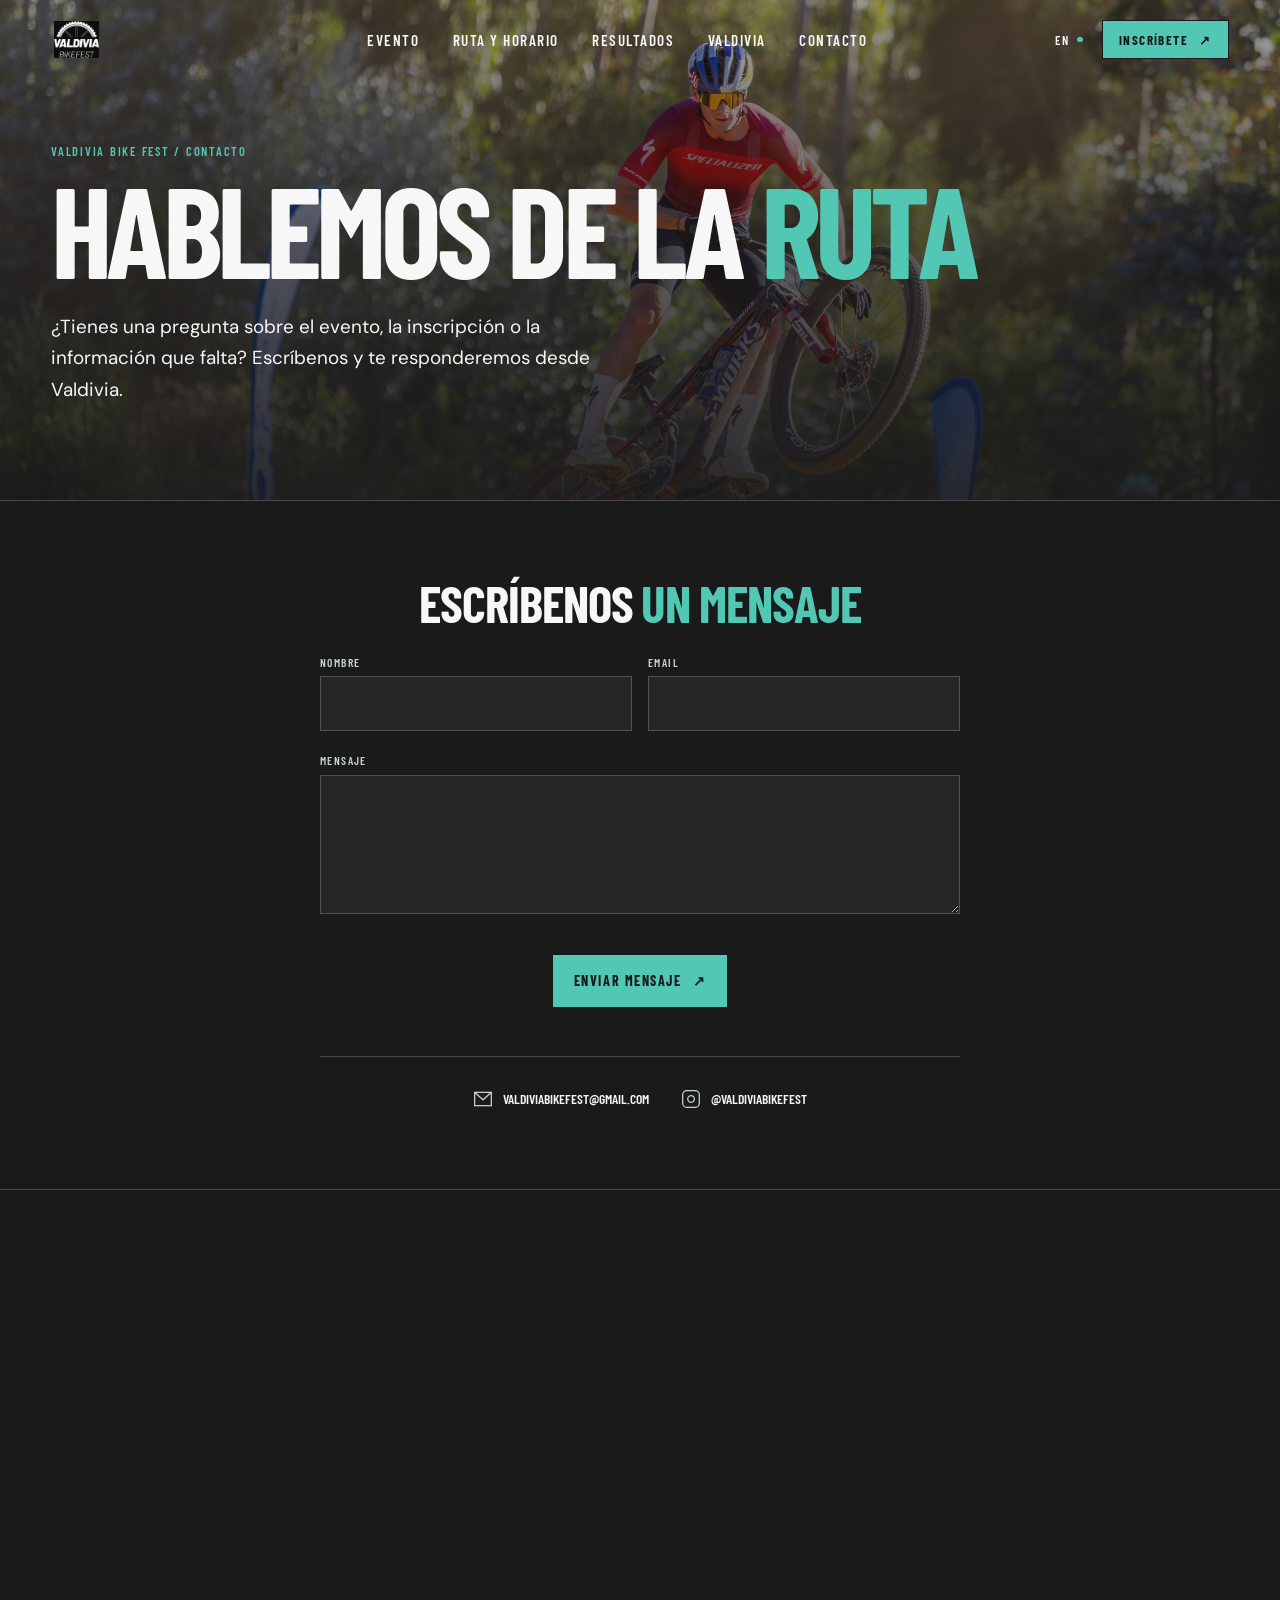
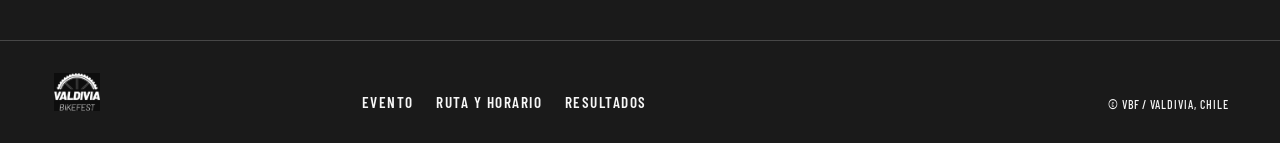
==== commit 5d1b3d0b: "Se quitan los puntos finales de los titulos de pagina y seccion" ====
--- a/contacto.html
+++ b/contacto.html
@@ -48,7 +48,7 @@
         <div class="contact-hero-overlay"></div>
         <div class="inner-intro">
           <p class="section-kicker">Valdivia Bike Fest / Contacto</p>
-          <h1>Hablemos de la <em>ruta.</em></h1>
+          <h1>Hablemos de la <em>ruta</em></h1>
           <p>&iquest;Tienes una pregunta sobre el evento, la inscripci&oacute;n o la informaci&oacute;n que falta? Escr&iacute;benos y te responderemos desde Valdivia.</p>
         </div>
       </section>
--- a/styles.css
+++ b/styles.css
@@ -139,7 +139,7 @@
 .results-board-foot { border-top: 1px solid rgba(16,22,19,.2); border-bottom: 0; color: #526058; }
 
 .valdivia-section { min-height: 42rem; display: grid; grid-template-columns: 1.3fr .7fr; background: var(--ink); color: var(--paper); }.valdivia-carousel { min-height: 42rem; position: relative; overflow: hidden; }.carousel-img { position: absolute; inset: 0; width: 100%; height: 100%; object-fit: cover; opacity: 0; transition: opacity 1.5s ease-in-out; }.carousel-img.active { opacity: 1; }.valdivia-carousel::before { content: ""; position: absolute; inset: 0; background: linear-gradient(180deg, rgba(16,22,19,.15) 0%, rgba(16,22,19,.4) 100%); z-index: 1; }.map-phrase { position: absolute; left: var(--pad); bottom: 2rem; z-index: 2; font: 700 clamp(2.1rem, 4vw, 4.5rem)/.83 var(--display); letter-spacing: -.04em; text-transform: uppercase; color: var(--paper); text-shadow: 0 2px 8px rgba(0,0,0,.4); }.valdivia-copy { padding: clamp(3rem, 7vw, 7rem) clamp(2rem, 6vw, 6rem); display: flex; flex-direction: column; align-items: flex-start; justify-content: center; }.valdivia-copy h2 { font-size: clamp(3.7rem, 6vw, 6rem); }.valdivia-copy p:not(.section-kicker) { margin: 2rem 0; max-width: 24rem; color: var(--paper); line-height: 1.65; }.valdivia-copy .arrow-link { color: var(--turquoise); }.valdivia-copy .arrow-link span { color: var(--turquoise); }
-.final-cta { padding: clamp(4rem, 8vw, 8rem) var(--pad); display: grid; grid-template-columns: 1fr 2fr 1fr; gap: 2rem; align-items: end; justify-items: center; background: var(--brand-deep); color: var(--paper); }.final-cta .section-kicker { color: var(--paper); }.final-cta h2 { font-size: clamp(4rem, 8vw, 8rem); }.final-cta em { color: var(--ink); }.cta-coordinate { align-self: start; color: var(--paper); }.cta-actions { justify-self: end; flex-direction: column; align-items: flex-start; gap: 1.2rem; }.button-lime { border-color: var(--ink); }.final-cta .button-lime { background: var(--paper); color: var(--ink); border-color: var(--paper); }.final-cta .button-lime:hover { background: var(--ink); color: var(--paper); border-color: var(--ink); }.text-link-light { color: var(--paper); }
+.final-cta { padding: clamp(4rem, 8vw, 8rem) var(--pad); display: grid; grid-template-columns: 1fr 2fr 1fr; gap: 2rem; align-items: end; justify-items: center; background: var(--brand-deep); color: var(--paper); }.final-cta-inner { display: contents; }.final-cta .section-kicker { color: var(--paper); }.final-cta h2 { font-size: clamp(4rem, 8vw, 8rem); }.final-cta em { color: var(--ink); }.cta-coordinate { align-self: start; color: var(--paper); }.cta-actions { justify-self: end; flex-direction: column; align-items: flex-start; gap: 1.2rem; }.button-lime { border-color: var(--ink); }.final-cta .button-lime { background: var(--paper); color: var(--ink); border-color: var(--paper); }.final-cta .button-lime:hover { background: var(--ink); color: var(--paper); border-color: var(--ink); }.text-link-light { color: var(--paper); }
 .site-footer { padding: 2rem var(--pad); display: grid; grid-template-columns: 1fr 2fr 1fr; gap: 2rem; align-items: end; border-top: 1px solid var(--line); }
 .footer-social { display: flex; gap: 1rem; align-items: center; }
 .footer-social a { display: inline-flex; align-items: center; justify-content: center; width: 2.2rem; height: 2.2rem; border: 1px solid var(--line); color: var(--paper-dim); transition: color .2s ease, border-color .2s ease, transform .2s ease; }
@@ -147,7 +147,7 @@
 .footer-social svg { width: 1rem; height: 1rem; }.footer-links { display: flex; gap: 1.4rem; flex-wrap: wrap; }.footer-meta { display: grid; justify-items: end; gap: .25rem; color: var(--paper); font: 500 .75rem var(--display); letter-spacing: .08em; text-transform: uppercase; }.toast { position: fixed; left: 50%; bottom: 1.5rem; z-index: 30; width: min(90vw, 30rem); padding: 1rem 1.2rem; transform: translateX(-50%); border: 1px solid var(--turquoise); background: var(--ink); color: var(--paper); font-size: .92rem; box-shadow: 0 1rem 3rem rgba(0,0,0,.3); }
 
 @media (max-width: 980px) { .main-nav { gap: 1rem; }.main-nav a { font-size: .85rem; }.event-section, .schedule-section, .results-section { gap: 3rem; }.final-cta { grid-template-columns: .6fr 1fr .7fr; }.results-images { display: none; }.results-section { grid-template-columns: 1fr; } }
-@media (max-width: 760px) { :root { --pad: 1.25rem; }.site-header { min-height: 4.5rem; }.wordmark { min-width: auto; }.wordmark-name { display: none; }.main-nav, .header-actions .language-toggle, .header-actions .button { display: none; }.header-actions { margin-left: auto; }.menu-toggle { display: block; }.mobile-menu { display: block; position: fixed; z-index: 21; top: 4.5rem; left: 0; right: 0; padding: 1rem var(--pad) 2rem; background: var(--ink); border-bottom: 1px solid var(--line); visibility: hidden; opacity: 0; pointer-events: none; transform: translateY(-8px); transition: transform .32s cubic-bezier(0.16, 1, 0.3, 1), opacity .32s cubic-bezier(0.16, 1, 0.3, 1), visibility .32s cubic-bezier(0.16, 1, 0.3, 1); max-height: calc(100vh - 4.5rem); overflow-y: auto; overscroll-behavior: contain; -webkit-overflow-scrolling: touch; }.mobile-menu.is-open { visibility: visible; opacity: 1; pointer-events: auto; transform: translateY(0); }.mobile-menu nav { display: grid; gap: 0; margin-bottom: 1.5rem; padding-bottom: 1.5rem; border-bottom: 1px solid var(--line); }.mobile-menu nav a { font: 700 1.7rem var(--display); text-transform: uppercase; border-bottom: 1px solid var(--line); padding: .75rem 0; min-height: 44px; display: flex; align-items: center; position: relative; -webkit-tap-highlight-color: transparent; opacity: 0; transform: translateY(12px); transition: opacity .32s cubic-bezier(0.16, 1, 0.3, 1), transform .32s cubic-bezier(0.16, 1, 0.3, 1), color .2s ease; }.mobile-menu nav a:last-child { border-bottom: 0; }.mobile-menu nav a::before { content: ""; position: absolute; left: 0; top: 0; bottom: 0; width: 2px; background: var(--turquoise); transform: scaleX(0); transform-origin: left; transition: transform .2s ease; }.mobile-menu nav a:hover { color: var(--turquoise); }.mobile-menu nav a:hover::before { transform: scaleX(1); }.mobile-menu.is-open nav a { opacity: 1; transform: translateY(0); }.mobile-menu.is-open nav a:nth-child(1) { transition-delay: 0ms; }.mobile-menu.is-open nav a:nth-child(2) { transition-delay: 40ms; }.mobile-menu.is-open nav a:nth-child(3) { transition-delay: 80ms; }.mobile-menu.is-open nav a:nth-child(4) { transition-delay: 120ms; }.mobile-menu.is-open nav a:nth-child(5) { transition-delay: 160ms; }.mobile-menu.is-open nav a:hover { transition-delay: 0ms; }.mobile-menu .button { width: 100%; }.menu-backdrop { display: block; position: fixed; inset: 0; z-index: 20; background: rgba(26, 26, 26, 0.6); opacity: 0; visibility: hidden; pointer-events: none; transition: opacity .32s cubic-bezier(0.16, 1, 0.3, 1), visibility .32s cubic-bezier(0.16, 1, 0.3, 1); }.menu-backdrop.is-open { opacity: 1; visibility: visible; pointer-events: auto; }.hero { min-height: 100vh; display: grid; grid-template-rows: 1fr auto; justify-content: center; }.hero::before { background: linear-gradient(180deg, rgba(26,26,26,.85) 0%, rgba(26,26,26,.6) 50%, rgba(26,26,26,.85) 100%); }.hero-content { display: block; }.hero-copy { max-width: none; }.hero h1 { font-size: clamp(4.7rem, 20vw, 8rem); }.hero-intro { max-width: 28rem; }.hero-footnote { margin-top: 3.5rem; }.status-strip { grid-template-columns: 1fr; gap: .8rem; padding-block: 1.35rem; }.status-label { justify-content: space-between; }.countdown { justify-content: flex-start; }.status-message { text-align: left; font-size: .78rem; }.section { padding-block: 5.5rem; }.event-section, .schedule-section, .results-section, .valdivia-section { display: block; }.event-intro { padding-top: 3rem; }.event-grid { display: block; margin-top: 4rem; }.event-grid-label { margin-bottom: 1.5rem; }.info-list { display: block; }.info-list li { min-height: 8rem; padding: 1.3rem 0; border-right: 0; border-bottom: 1px solid var(--line); }.route-header { display: block; padding: clamp(5rem, 10vw, 8rem) 0 clamp(3rem, 6vw, 5rem); }.route-header-copy { margin-top: 2.5rem; }.interactive-route { display: block; }.route-controls { grid-template-columns: repeat(2, 1fr); grid-template-rows: none; border-right: 0; border-bottom: 1px solid var(--line); }.route-tab { min-height: 7rem; display: block; padding: 1rem .7rem; }.route-tab span, .route-tab small { display: block; }.route-tab strong { display: block; margin: .65rem 0 .35rem; font-size: 1.35rem; }.route-tab small { font-size: .62rem; line-height: 1.25; }.route-detail { min-height: 25rem; padding: 2rem 1.25rem; }.route-detail-copy { margin: 4rem 0 3rem; }.route-data { gap: .5rem; }.route-data strong { font-size: .88rem; }.detail-footer { display: block; line-height: 1.5; }.detail-footer a { display: block; margin-top: 1.2rem; }.schedule-row { grid-template-columns: 1.5rem 1fr; gap: .7rem; padding-block: 1.1rem; }.schedule-row em { grid-column: 2; text-align: left; }.schedule-row strong { font-size: 1.25rem; }.results-section { padding-block: 5.5rem; }.results-board { min-height: 24rem; margin-top: 3.5rem; }.results-empty { padding: 2rem; }.valdivia-map { min-height: 28rem; }.map-phrase { left: 1.25rem; bottom: 1.5rem; font-size: 2.5rem; }.valdivia-copy { padding: 5rem 1.25rem; }.final-cta { display: block; padding-block: 5rem; }.final-cta h2 { margin-block: 3rem; }.cta-actions { align-items: flex-start; }.site-footer { display: block; }.footer-links { margin: 2.5rem 0; }.footer-meta { justify-items: start; } }
+@media (max-width: 760px) { :root { --pad: 1.25rem; }.site-header { min-height: 4.5rem; }.wordmark { min-width: auto; }.wordmark-name { display: none; }.main-nav, .header-actions .language-toggle, .header-actions .button { display: none; }.header-actions { margin-left: auto; }.menu-toggle { display: block; }.mobile-menu { display: block; position: fixed; z-index: 21; top: 4.5rem; left: 0; right: 0; padding: 1rem var(--pad) 2rem; background: var(--ink); border-bottom: 1px solid var(--line); visibility: hidden; opacity: 0; pointer-events: none; transform: translateY(-8px); transition: transform .32s cubic-bezier(0.16, 1, 0.3, 1), opacity .32s cubic-bezier(0.16, 1, 0.3, 1), visibility .32s cubic-bezier(0.16, 1, 0.3, 1); max-height: calc(100vh - 4.5rem); overflow-y: auto; overscroll-behavior: contain; -webkit-overflow-scrolling: touch; }.mobile-menu.is-open { visibility: visible; opacity: 1; pointer-events: auto; transform: translateY(0); }.mobile-menu nav { display: grid; gap: 0; margin-bottom: 1.5rem; padding-bottom: 1.5rem; border-bottom: 1px solid var(--line); }.mobile-menu nav a { font: 700 1.7rem var(--display); text-transform: uppercase; border-bottom: 1px solid var(--line); padding: .75rem 0; min-height: 44px; display: flex; align-items: center; position: relative; -webkit-tap-highlight-color: transparent; opacity: 0; transform: translateY(12px); transition: opacity .32s cubic-bezier(0.16, 1, 0.3, 1), transform .32s cubic-bezier(0.16, 1, 0.3, 1), color .2s ease; }.mobile-menu nav a:last-child { border-bottom: 0; }.mobile-menu nav a::before { content: ""; position: absolute; left: 0; top: 0; bottom: 0; width: 2px; background: var(--turquoise); transform: scaleX(0); transform-origin: left; transition: transform .2s ease; }.mobile-menu nav a:hover { color: var(--turquoise); }.mobile-menu nav a:hover::before { transform: scaleX(1); }.mobile-menu.is-open nav a { opacity: 1; transform: translateY(0); }.mobile-menu.is-open nav a:nth-child(1) { transition-delay: 0ms; }.mobile-menu.is-open nav a:nth-child(2) { transition-delay: 40ms; }.mobile-menu.is-open nav a:nth-child(3) { transition-delay: 80ms; }.mobile-menu.is-open nav a:nth-child(4) { transition-delay: 120ms; }.mobile-menu.is-open nav a:nth-child(5) { transition-delay: 160ms; }.mobile-menu.is-open nav a:hover { transition-delay: 0ms; }.mobile-menu .button { width: 100%; }.menu-backdrop { display: block; position: fixed; inset: 0; z-index: 20; background: rgba(26, 26, 26, 0.6); opacity: 0; visibility: hidden; pointer-events: none; transition: opacity .32s cubic-bezier(0.16, 1, 0.3, 1), visibility .32s cubic-bezier(0.16, 1, 0.3, 1); }.menu-backdrop.is-open { opacity: 1; visibility: visible; pointer-events: auto; }.hero { min-height: 100vh; display: grid; grid-template-rows: 1fr auto; justify-content: center; }.hero::before { background: linear-gradient(180deg, rgba(26,26,26,.85) 0%, rgba(26,26,26,.6) 50%, rgba(26,26,26,.85) 100%); }.hero-content { display: block; }.hero-copy { max-width: none; }.hero h1 { font-size: clamp(4.7rem, 20vw, 8rem); }.hero-intro { max-width: 28rem; }.hero-footnote { margin-top: 3.5rem; }.status-strip { grid-template-columns: 1fr; gap: .8rem; padding-block: 1.35rem; }.status-label { justify-content: space-between; }.countdown { justify-content: flex-start; }.status-message { text-align: left; font-size: .78rem; }.section { padding-block: 5.5rem; }.event-section, .schedule-section, .results-section, .valdivia-section { display: block; }.event-intro { padding-top: 3rem; }.event-grid { display: block; margin-top: 4rem; }.event-grid-label { margin-bottom: 1.5rem; }.info-list { display: block; }.info-list li { min-height: 8rem; padding: 1.3rem 0; border-right: 0; border-bottom: 1px solid var(--line); }.route-header { display: block; padding: clamp(5rem, 10vw, 8rem) 0 clamp(3rem, 6vw, 5rem); }.route-header-copy { margin-top: 2.5rem; }.interactive-route { display: block; }.route-controls { grid-template-columns: repeat(2, 1fr); grid-template-rows: none; border-right: 0; border-bottom: 1px solid var(--line); }.route-tab { min-height: 7rem; display: block; padding: 1rem .7rem; }.route-tab span, .route-tab small { display: block; }.route-tab strong { display: block; margin: .65rem 0 .35rem; font-size: 1.35rem; }.route-tab small { font-size: .62rem; line-height: 1.25; }.route-detail { min-height: 25rem; padding: 2rem 1.25rem; }.route-detail-copy { margin: 4rem 0 3rem; }.route-data { gap: .5rem; }.route-data strong { font-size: .88rem; }.detail-footer { display: block; line-height: 1.5; }.detail-footer a { display: block; margin-top: 1.2rem; }.schedule-row { grid-template-columns: 1.5rem 1fr; gap: .7rem; padding-block: 1.1rem; }.schedule-row em { grid-column: 2; text-align: left; }.schedule-row strong { font-size: 1.25rem; }.results-section { padding-block: 5.5rem; }.results-board { min-height: 24rem; margin-top: 3.5rem; }.results-empty { padding: 2rem; }.valdivia-map { min-height: 28rem; }.map-phrase { left: 1.25rem; bottom: 1.5rem; font-size: 2.5rem; }.valdivia-copy { padding: 5rem 1.25rem; }.final-cta { display: block; padding-block: 5rem; text-align: left; }.final-cta .final-cta-inner { display: block; max-width: 22rem; margin-inline: auto; text-align: left; }.final-cta .cta-coordinate { text-align: left; }.final-cta .section-kicker { text-align: left; }.final-cta h2 { margin-block: 3rem; text-align: left; }.final-cta .cta-actions { display: flex !important; flex-direction: column !important; justify-content: flex-start !important; align-items: flex-start !important; gap: 1.2rem; text-align: left !important; padding: 0; margin: 0; width: 100%; }.final-cta .cta-actions > * { align-self: flex-start !important; text-align: left; margin-inline: 0 !important; }.site-footer { display: block; }.footer-links { margin: 2.5rem 0; }.footer-meta { justify-items: start; } }
 @media (max-width: 760px) { .schedule-section { background-attachment: scroll; } .interactive-route { height: auto; overflow: visible; } .route-controls { grid-template-rows: auto; } .route-tab { min-height: 6rem; } }
 @media (prefers-reduced-motion: reduce) { *, *::before, *::after { scroll-behavior: auto !important; animation-duration: .01ms !important; transition-duration: .01ms !important; } .schedule-section { background-attachment: scroll; } }
 
